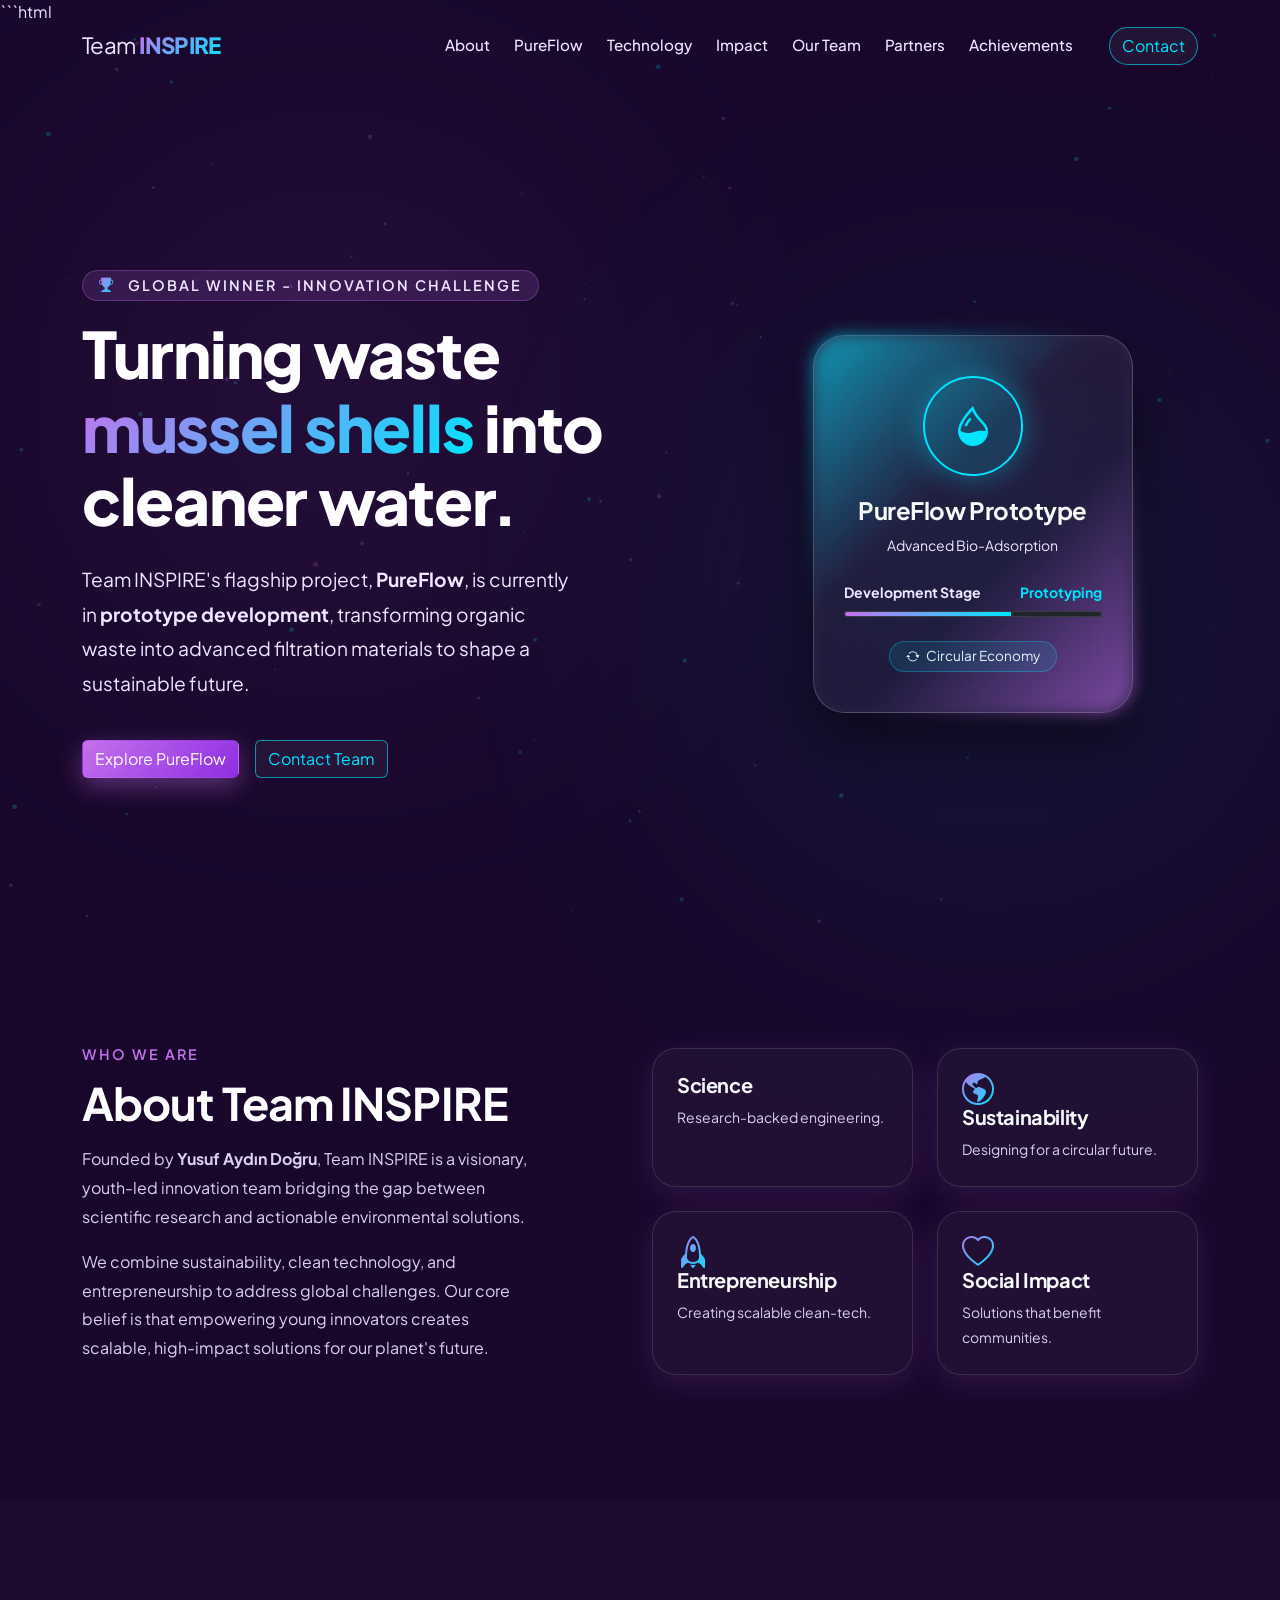
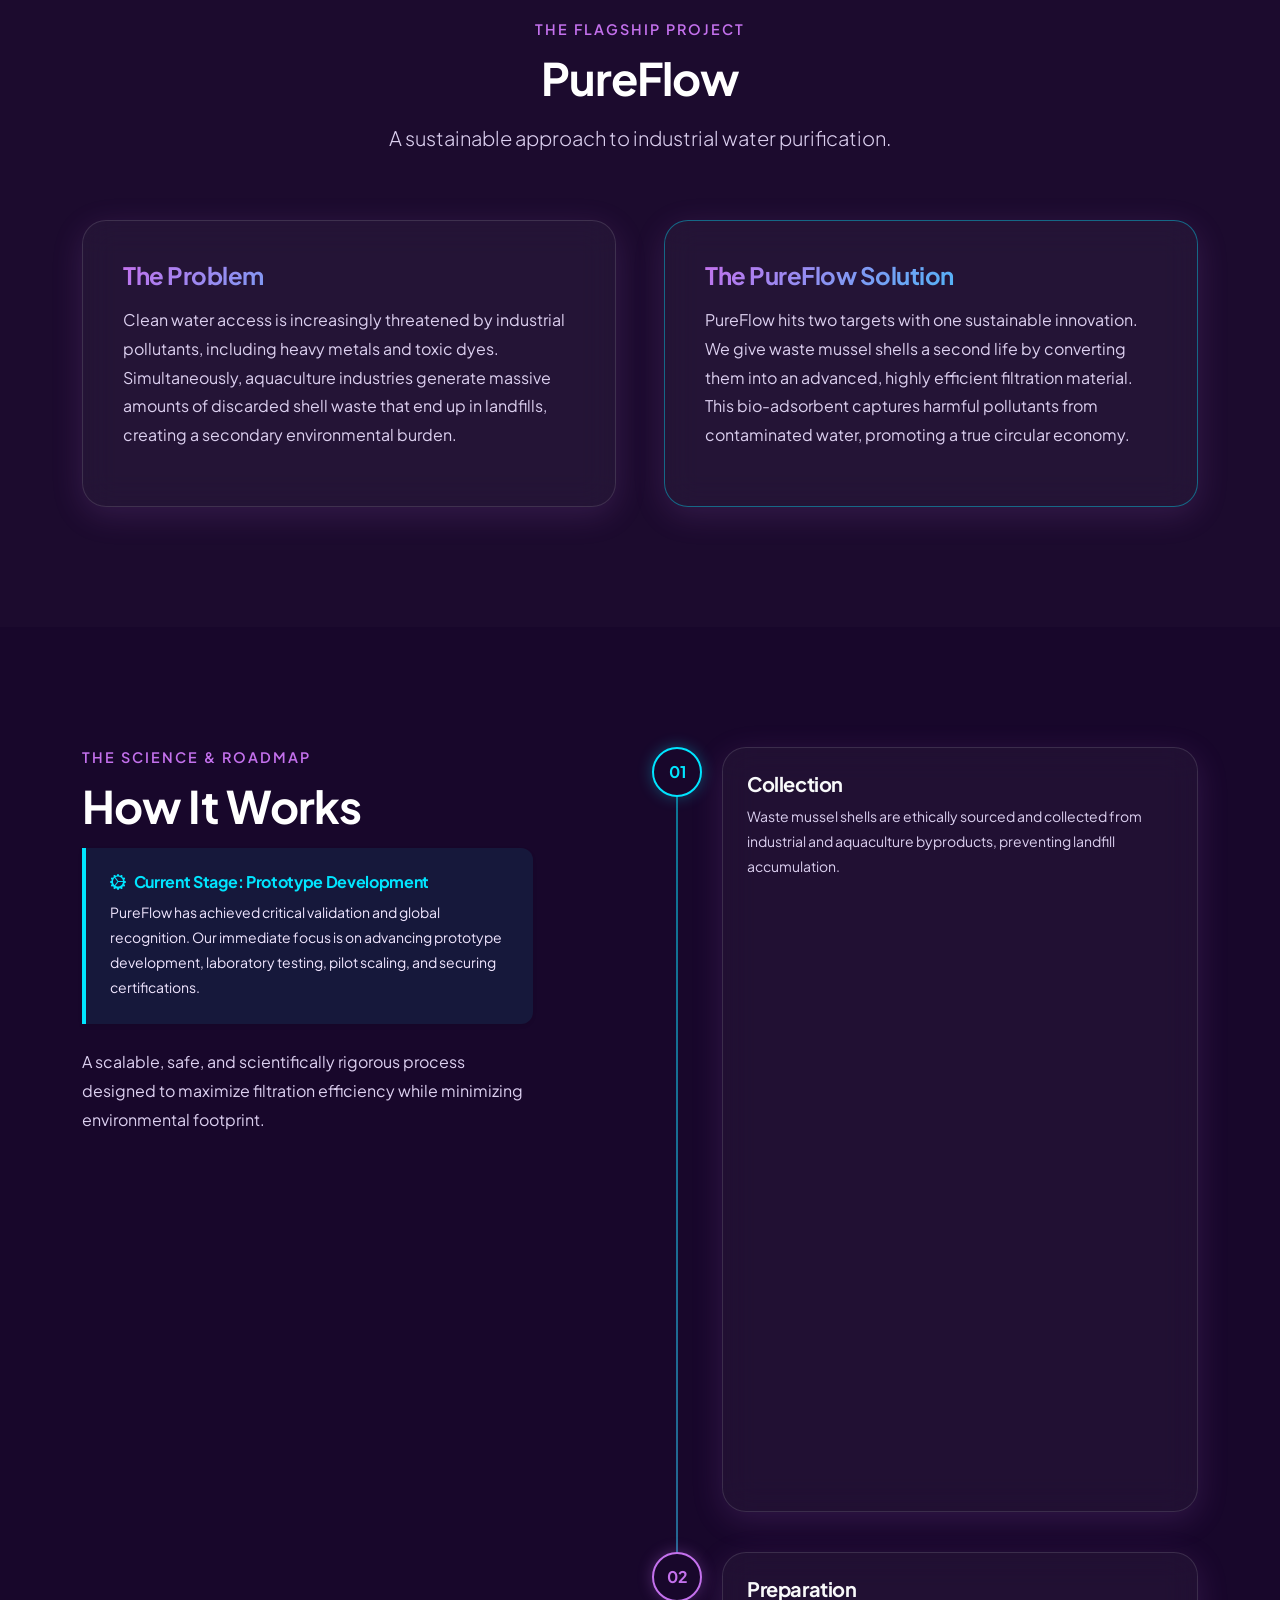
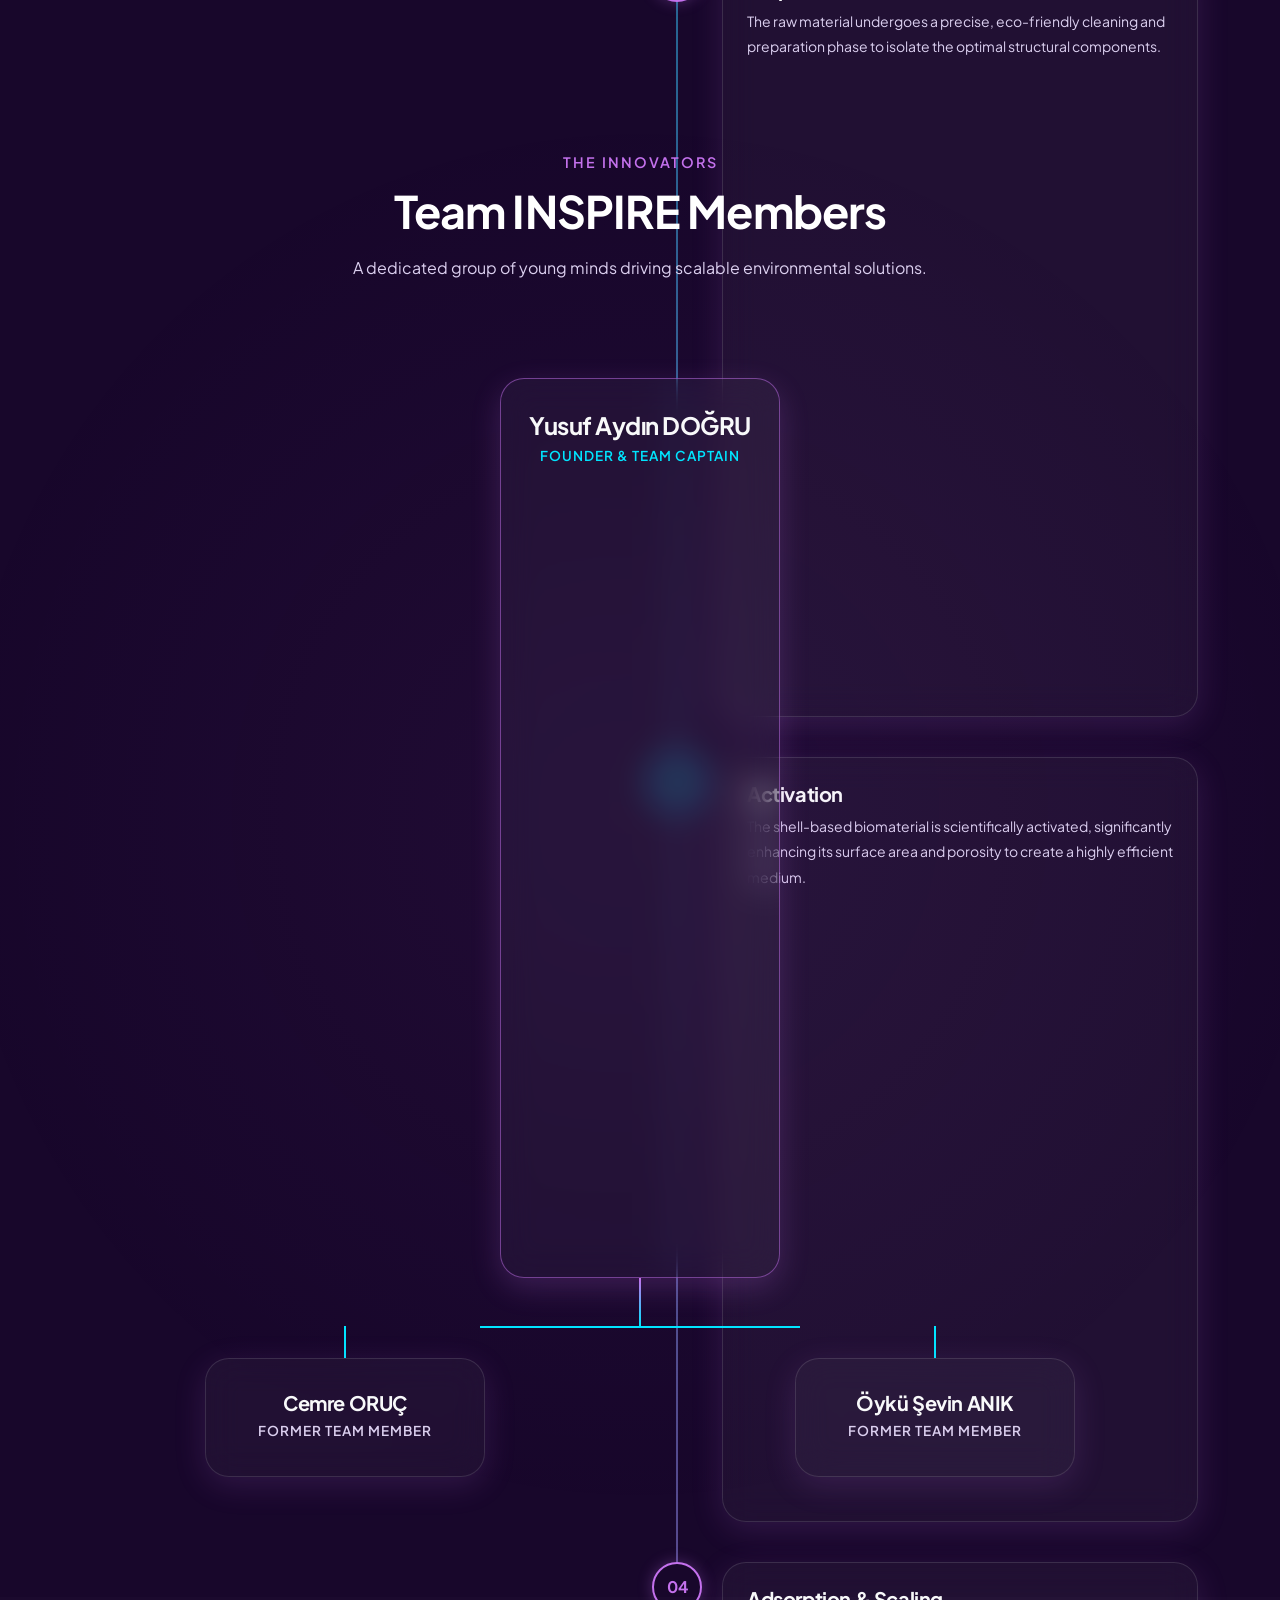
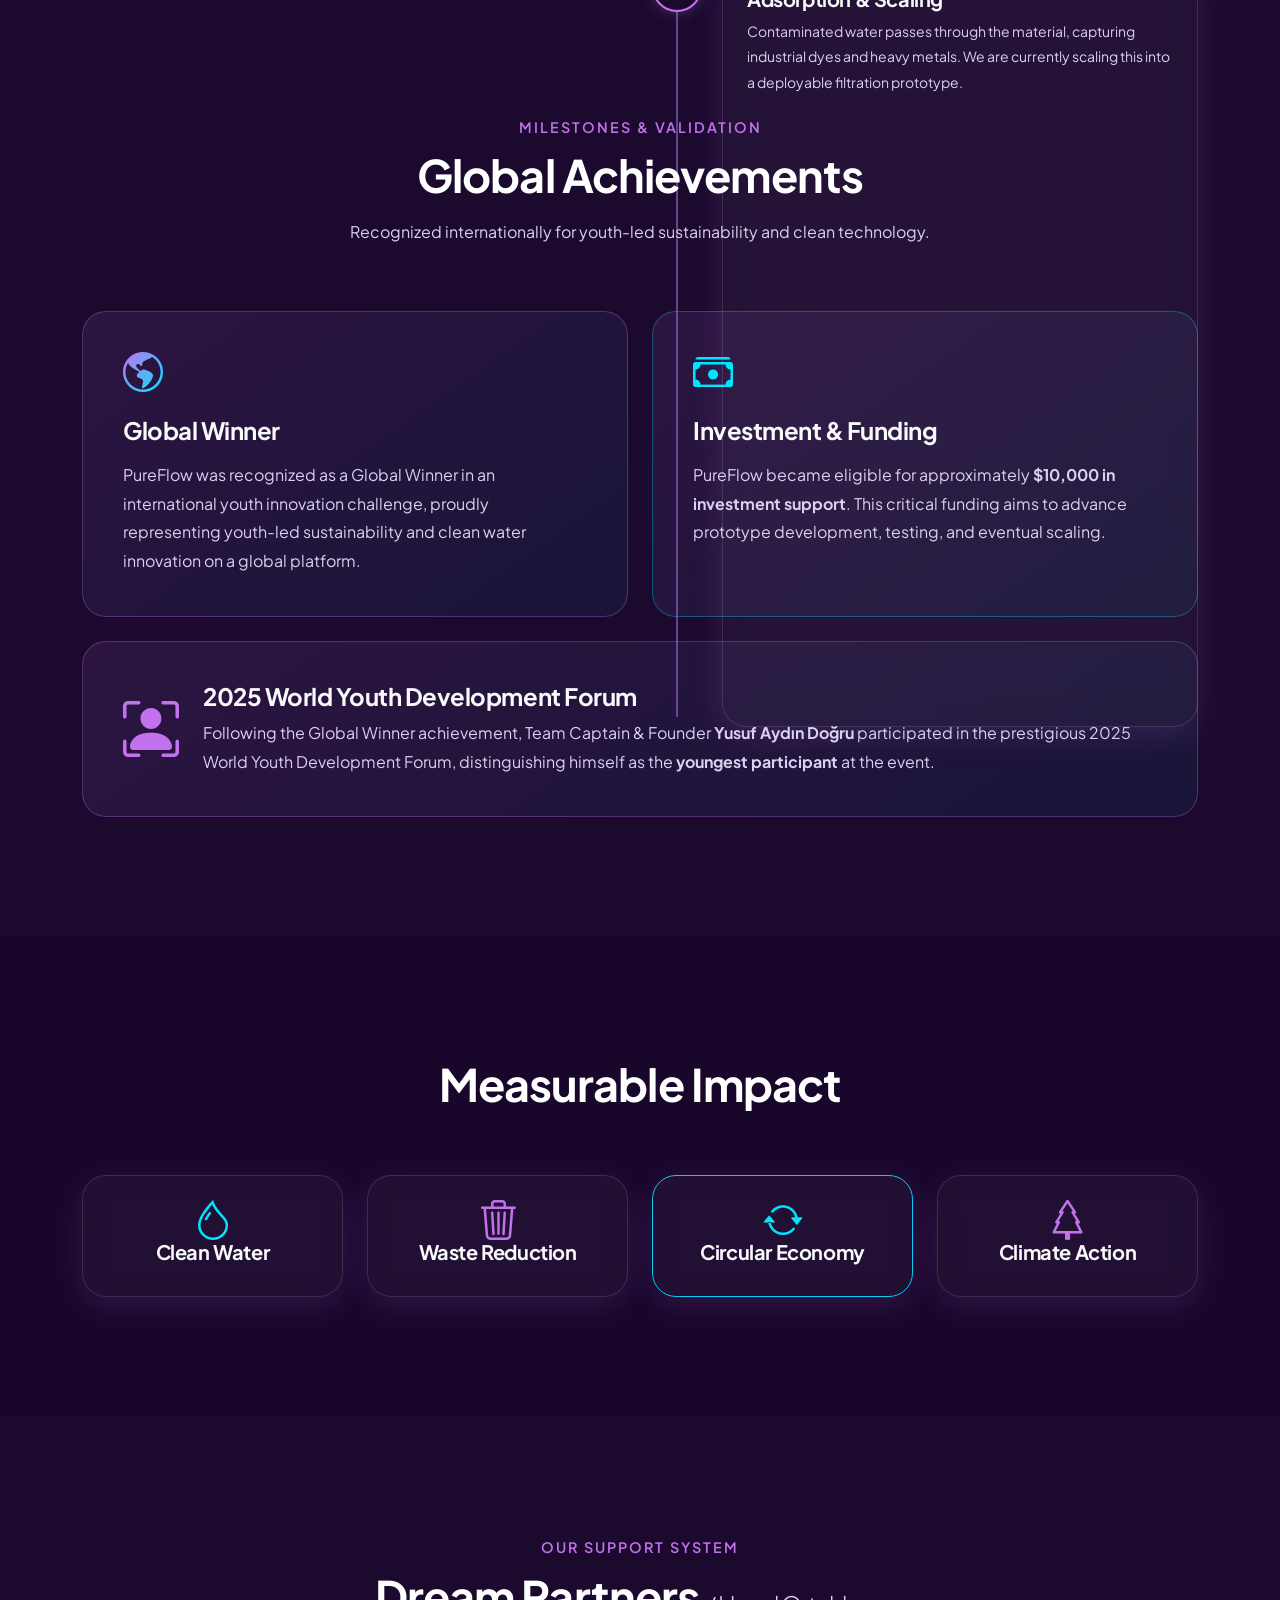
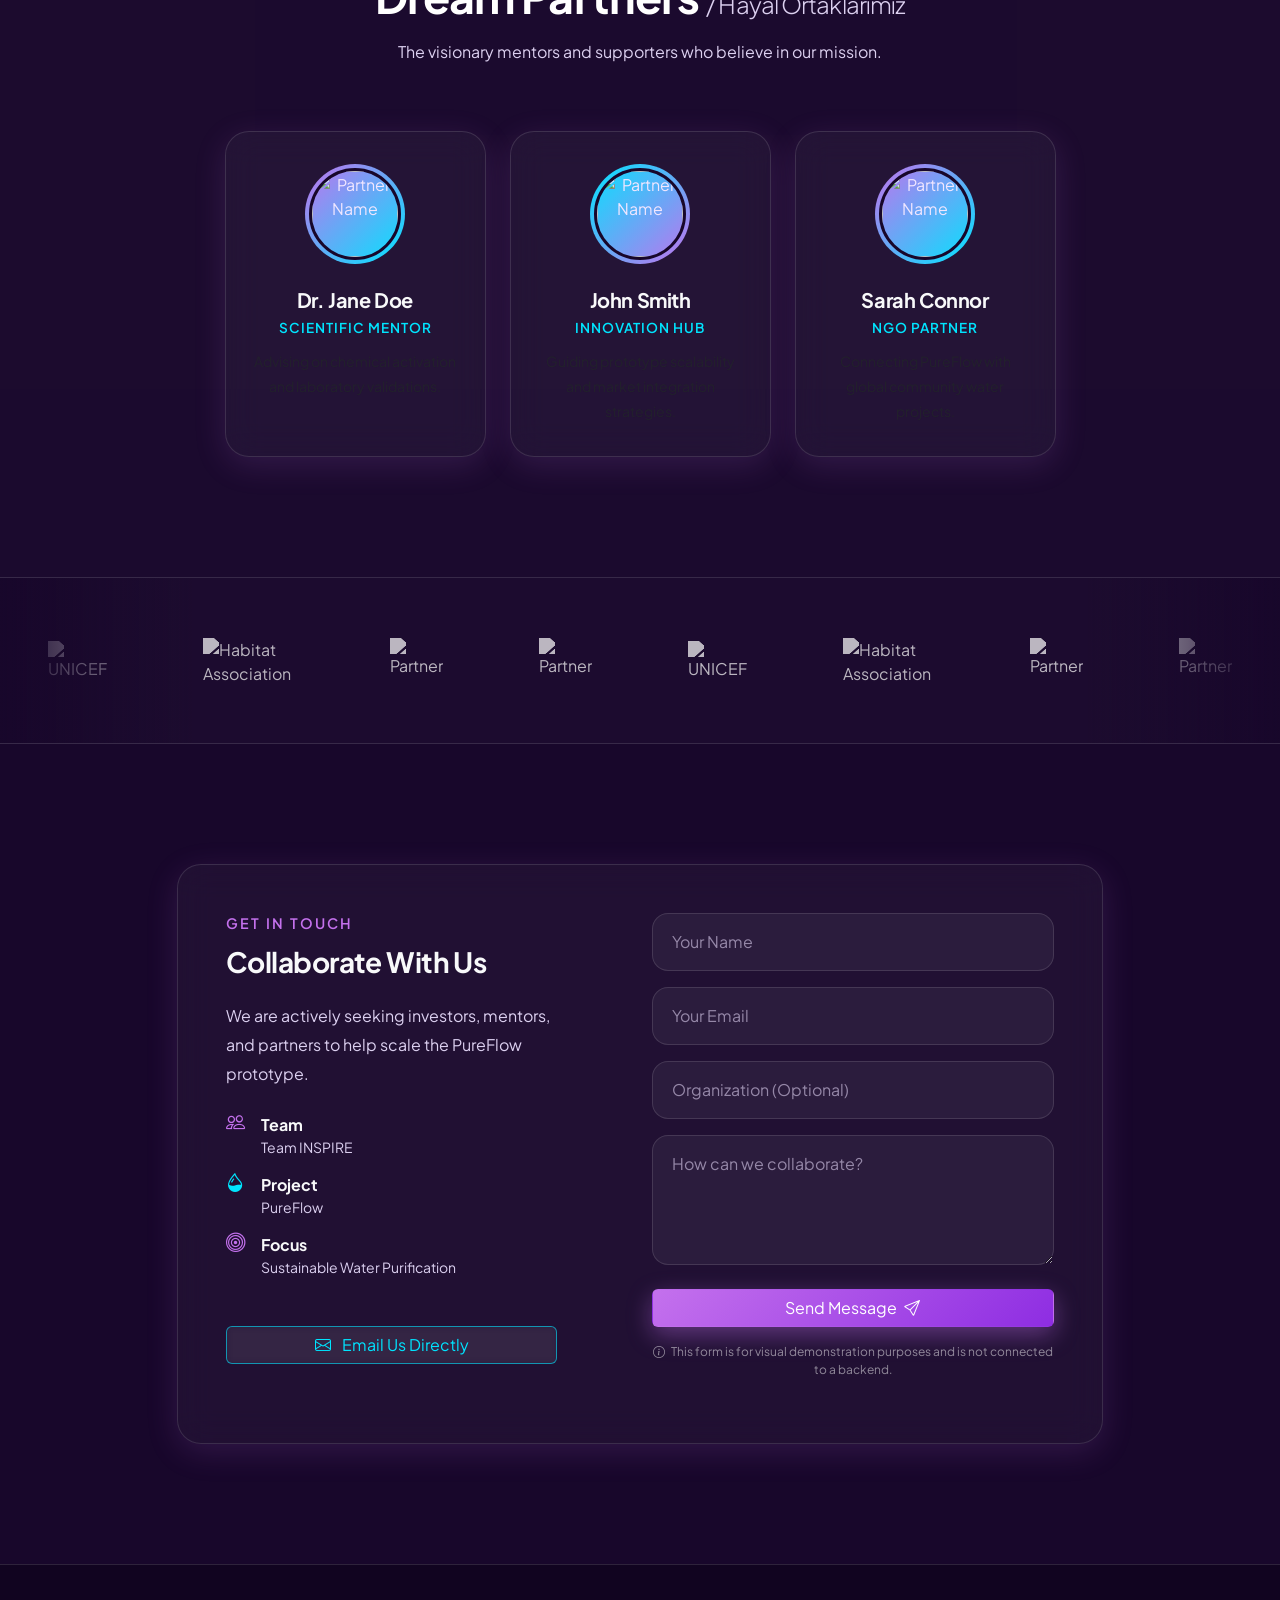
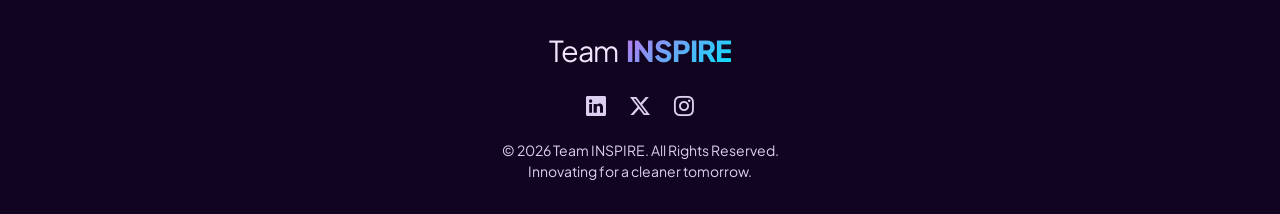
==== project_website/index.html @ c6bfb3c7 "Update website design" ====
```html
<!DOCTYPE html>
<html lang="en">
<head>
    <meta charset="UTF-8">
    <meta name="viewport" content="width=device-width, initial-scale=1.0">
    <title>Team INSPIRE | PureFlow</title>
    <meta name="description" content="Team INSPIRE: Turning waste mussel shells into sustainable water filtration with PureFlow.">
    
    <!-- Bootstrap 5 CSS -->
    <link href="https://cdn.jsdelivr.net/npm/bootstrap@5.3.2/dist/css/bootstrap.min.css" rel="stylesheet">
    <!-- Bootstrap Icons -->
    <link href="https://cdn.jsdelivr.net/npm/bootstrap-icons@1.11.1/font/bootstrap-icons.css" rel="stylesheet">
    <!-- Google Fonts -->
    <link rel="preconnect" href="https://fonts.googleapis.com">
    <link rel="preconnect" href="https://fonts.gstatic.com" crossorigin>
    <link href="https://fonts.googleapis.com/css2?family=Plus+Jakarta+Sans:wght@300;400;500;600;700;800&display=swap" rel="stylesheet">

    <!-- ==========================================
         START OF STYLES.CSS
         ========================================== -->
    <style>
        :root {
            /* Exact requested main background color */
            --bg-main: #18072b;
            /* Accent colors */
            --accent-pink: #c471ed;
            --accent-cyan: #00e5ff;
            
            /* Text colors - HIGH CONTRAST & READABILITY */
            --text-light: #ffffff;
            --text-lavender: #f0e6ff; 
            --text-muted: #dcd0f0;    
            
            /* Glassmorphism & UI Design Tokens */
            --glass-bg: rgba(255, 255, 255, 0.04);
            --glass-bg-hover: rgba(255, 255, 255, 0.08);
            --glass-border: rgba(255, 255, 255, 0.12);
            --glass-glow: 0 8px 32px 0 rgba(196, 113, 237, 0.15);
            --border-radius-lg: 24px;
            --border-radius-md: 16px;
        }

        body {
            font-family: 'Plus Jakarta Sans', sans-serif;
            background-color: var(--bg-main);
            color: var(--text-lavender);
            overflow-x: hidden;
            scroll-behavior: smooth;
            -webkit-font-smoothing: antialiased;
        }

        h1, h2, h3, h4, h5, h6 {
            color: var(--text-light);
            font-weight: 700;
            letter-spacing: -0.02em;
        }

        p {
            line-height: 1.8;
            font-weight: 400; 
            color: var(--text-muted);
        }

        a {
            text-decoration: none;
            transition: all 0.3s ease;
        }

        /* --- Utilities --- */
        .text-gradient {
            background: linear-gradient(135deg, var(--accent-pink), var(--accent-cyan));
            -webkit-background-clip: text;
            -webkit-text-fill-color: transparent;
            background-clip: text;
        }
        
        .section-padding {
            padding: 120px 0;
            position: relative;
        }

        /* --- Brand Wordmark Logo --- */
        .brand-wordmark {
            display: inline-flex;
            align-items: center;
            gap: 0.25rem;
            font-size: 1.4rem;
            letter-spacing: -0.03em;
            text-decoration: none !important;
            transition: opacity 0.3s ease, transform 0.3s ease;
        }

        .brand-wordmark:hover {
            opacity: 0.85;
        }

        .brand-wordmark .team-text {
            font-weight: 400;
            color: var(--text-lavender);
        }

        .brand-wordmark .inspire-text {
            font-weight: 800;
            background: linear-gradient(135deg, var(--accent-pink), var(--accent-cyan));
            -webkit-background-clip: text;
            -webkit-text-fill-color: transparent;
            background-clip: text;
        }

        /* --- Glassmorphism Cards --- */
        .glass-card {
            background: var(--glass-bg);
            backdrop-filter: blur(16px);
            -webkit-backdrop-filter: blur(16px);
            border: 1px solid var(--glass-border);
            border-radius: var(--border-radius-lg);
            padding: 2.5rem;
            box-shadow: var(--glass-glow);
            transition: transform 0.4s cubic-bezier(0.175, 0.885, 0.32, 1.275), box-shadow 0.4s ease, border-color 0.4s ease, background 0.4s ease;
            height: 100%;
        }

        .glass-card:hover {
            transform: translateY(-8px);
            background: var(--glass-bg-hover);
            box-shadow: 0 15px 40px 0 rgba(0, 229, 255, 0.15);
            border-color: rgba(196, 113, 237, 0.4);
        }

        /* --- Navigation --- */
        .navbar {
            transition: all 0.4s ease;
            padding: 1.5rem 0;
            background: transparent;
            z-index: 1050;
        }

        .navbar.scrolled {
            padding: 0.8rem 0;
            background: rgba(24, 7, 43, 0.9);
            backdrop-filter: blur(20px);
            -webkit-backdrop-filter: blur(20px);
            border-bottom: 1px solid var(--glass-border);
            box-shadow: 0 4px 30px rgba(0, 0, 0, 0.5);
        }

        .nav-link {
            color: var(--text-lavender) !important;
            font-weight: 500;
            font-size: 0.95rem;
            margin: 0 12px;
            position: relative;
            padding: 8px 0 !important;
        }

        .nav-link::after {
            content: '';
            position: absolute;
            width: 0;
            height: 2px;
            bottom: 0;
            left: 0;
            background: linear-gradient(90deg, var(--accent-pink), var(--accent-cyan));
            transition: width 0.3s ease;
            border-radius: 2px;
        }

        .nav-link:hover::after, .nav-link.active::after {
            width: 100%;
        }

        .nav-link:hover, .nav-link.active {
            color: var(--text-light) !important;
        }

        .navbar-toggler {
            border: 1px solid var(--glass-border);
            color: var(--text-light);
            padding: 8px 12px;
            border-radius: 8px;
        }

        /* --- Buttons --- */
        .btn-custom {
            padding: 14px 32px;
            border-radius: 50px;
            font-weight: 600;
            letter-spacing: 0.5px;
            font-size: 1rem;
            position: relative;
            z-index: 1;
            transition: all 0.4s ease;
            border: none;
            display: inline-flex;
            align-items: center;
            justify-content: center;
            gap: 8px;
        }

        .btn-primary-custom {
            background: linear-gradient(135deg, var(--accent-pink), #8e2de2);
            color: var(--text-light);
            box-shadow: 0 8px 25px rgba(196, 113, 237, 0.4);
        }

        .btn-primary-custom:hover {
            background: linear-gradient(135deg, #8e2de2, var(--accent-pink));
            box-shadow: 0 12px 30px rgba(196, 113, 237, 0.6);
            color: var(--text-light);
            transform: translateY(-3px);
        }

        .btn-outline-custom {
            background: rgba(255, 255, 255, 0.05);
            color: var(--accent-cyan);
            border: 1px solid rgba(0, 229, 255, 0.6);
            backdrop-filter: blur(5px);
        }

        .btn-outline-custom:hover {
            background: rgba(0, 229, 255, 0.15);
            color: var(--text-light);
            border-color: var(--accent-cyan);
            box-shadow: 0 8px 25px rgba(0, 229, 255, 0.3);
            transform: translateY(-3px);
        }

        /* --- Hero Section --- */
        .hero {
            position: relative;
            min-height: 100vh;
            display: flex;
            align-items: center;
            padding-top: 100px;
        }

        .hero::before {
            content: '';
            position: absolute;
            top: 20%; left: 10%;
            width: 400px; height: 400px;
            background: var(--accent-pink);
            filter: blur(160px);
            opacity: 0.15;
            border-radius: 50%;
            z-index: 0;
            animation: float-glow 10s infinite alternate;
        }

        .hero::after {
            content: '';
            position: absolute;
            bottom: 10%; right: 5%;
            width: 450px; height: 450px;
            background: var(--accent-cyan);
            filter: blur(160px);
            opacity: 0.12;
            border-radius: 50%;
            z-index: 0;
            animation: float-glow 12s infinite alternate-reverse;
        }

        .hero .container {
            position: relative;
            z-index: 2;
        }

        .hero-title {
            font-size: clamp(2.5rem, 5vw, 4.2rem);
            line-height: 1.15;
            margin-bottom: 1.5rem;
            font-weight: 800;
        }

        .hero-subtitle {
            font-size: clamp(1.1rem, 1.5vw, 1.25rem);
            color: var(--text-lavender);
            margin-bottom: 2.5rem;
            max-width: 90%;
            font-weight: 400;
        }

        /* Hero Visual */
        .hero-visual-wrapper {
            position: relative;
            display: flex;
            justify-content: center;
            align-items: center;
            height: 500px;
        }

        .visual-card {
            background: linear-gradient(145deg, rgba(255,255,255,0.08), rgba(255,255,255,0.02));
            backdrop-filter: blur(25px);
            border: 1px solid rgba(255,255,255,0.2);
            border-radius: 32px;
            width: 320px;
            padding: 40px 30px;
            position: relative;
            box-shadow: 0 30px 60px rgba(0,0,0,0.5), inset 0 0 20px rgba(255,255,255,0.05);
            animation: float 6s ease-in-out infinite;
            text-align: center;
            z-index: 3;
        }

        .visual-card::before {
            content: '';
            position: absolute;
            inset: -2px;
            border-radius: 34px;
            background: linear-gradient(135deg, var(--accent-cyan), transparent 40%, transparent 60%, var(--accent-pink));
            z-index: -1;
            opacity: 0.6;
            filter: blur(8px);
            animation: pulse-ring 4s linear infinite;
        }

        .filter-core {
            width: 100px;
            height: 100px;
            background: rgba(0, 229, 255, 0.15);
            border: 2px solid var(--accent-cyan);
            border-radius: 50%;
            margin: 0 auto 20px;
            display: flex;
            align-items: center;
            justify-content: center;
            box-shadow: 0 0 30px rgba(0, 229, 255, 0.4);
        }

        .filter-core i {
            font-size: 2.5rem;
            color: var(--accent-cyan);
        }

        /* --- Generic Section Styles --- */
        .section-header {
            margin-bottom: 4rem;
        }

        .section-title {
            font-size: clamp(2rem, 3.5vw, 2.8rem);
            margin-bottom: 1rem;
            font-weight: 700;
        }

        .section-subtitle {
            color: var(--accent-pink);
            font-weight: 600;
            text-transform: uppercase;
            letter-spacing: 2px;
            font-size: 0.9rem;
            margin-bottom: 10px;
            display: block;
        }

        /* --- Team Organizational Chart --- */
        .team-section {
            background: radial-gradient(circle at center, rgba(196,113,237,0.05) 0%, transparent 70%);
        }

        .team-tree {
            position: relative;
            padding-top: 2rem;
        }

        .team-node {
            width: 280px;
            margin: 0 auto;
            position: relative;
            z-index: 2;
        }
        
        .team-node .glass-card {
            padding: 2rem 1.5rem;
            text-align: center;
        }

        .team-role {
            color: var(--accent-cyan);
            font-size: 0.85rem;
            font-weight: 600;
            text-transform: uppercase;
            letter-spacing: 1px;
            margin-bottom: 0;
        }

        /* Tree Lines (Desktop Only) */
        @media (min-width: 992px) {
            .founder-wrapper {
                position: relative;
                margin-bottom: 3rem;
            }
            .founder-wrapper::after {
                content: '';
                position: absolute;
                bottom: -3rem;
                left: 50%;
                width: 2px;
                height: 3rem;
                background: linear-gradient(to bottom, var(--accent-pink), var(--accent-cyan));
                transform: translateX(-50%);
            }
            .branches-wrapper {
                position: relative;
                display: flex;
                justify-content: center;
                gap: 4rem;
            }
            .branches-wrapper::before {
                content: '';
                position: absolute;
                top: 0;
                left: calc(50% - 160px); 
                right: calc(50% - 160px);
                height: 2px;
                background: var(--accent-cyan);
            }
            .branch-node {
                position: relative;
                padding-top: 2rem;
            }
            .branch-node::before {
                content: '';
                position: absolute;
                top: 0;
                left: 50%;
                width: 2px;
                height: 2rem;
                background: var(--accent-cyan);
                transform: translateX(-50%);
            }
        }

        @media (max-width: 991px) {
            .branches-wrapper {
                display: flex;
                flex-direction: column;
                gap: 1.5rem;
                align-items: center;
                margin-top: 1.5rem;
            }
        }

        /* --- Achievements Premium Cards --- */
        .achievement-highlight-card {
            background: linear-gradient(145deg, rgba(196, 113, 237, 0.1), rgba(0, 229, 255, 0.05));
            border: 1px solid rgba(196, 113, 237, 0.3);
            border-radius: var(--border-radius-lg);
            padding: 2.5rem;
            position: relative;
            overflow: hidden;
            height: 100%;
            transition: transform 0.4s ease;
        }
        
        .achievement-highlight-card:hover {
            transform: translateY(-5px);
            border-color: var(--accent-cyan);
        }

        .achievement-icon {
            font-size: 2.5rem;
            margin-bottom: 1.5rem;
            display: inline-block;
        }

        /* --- Timeline / Technology --- */
        .timeline-container {
            position: relative;
        }
        
        .timeline-container::before {
            content: '';
            position: absolute;
            left: 24px;
            top: 10px;
            bottom: 10px;
            width: 2px;
            background: linear-gradient(to bottom, var(--accent-cyan), var(--accent-pink));
            opacity: 0.5;
        }

        @media (max-width: 768px) {
            .timeline-container::before { left: 16px; }
        }

        .timeline-step {
            position: relative;
            padding-left: 70px;
            margin-bottom: 2.5rem;
        }

        @media (max-width: 768px) {
            .timeline-step { padding-left: 50px; }
        }

        .step-icon {
            position: absolute;
            left: 0;
            top: 0;
            width: 50px;
            height: 50px;
            background: var(--bg-main);
            border: 2px solid var(--accent-cyan);
            border-radius: 50%;
            display: flex;
            align-items: center;
            justify-content: center;
            color: var(--accent-cyan);
            font-weight: bold;
            box-shadow: 0 0 15px rgba(0, 229, 255, 0.3);
            z-index: 2;
        }

        @media (max-width: 768px) {
            .step-icon { width: 34px; height: 34px; font-size: 0.9rem; }
        }

        .timeline-step:nth-child(even) .step-icon {
            border-color: var(--accent-pink);
            color: var(--accent-pink);
            box-shadow: 0 0 15px rgba(196, 113, 237, 0.3);
        }

        /* Current Stage Banner */
        .stage-banner {
            background: rgba(0, 229, 255, 0.08);
            border-left: 4px solid var(--accent-cyan);
            padding: 1.5rem;
            border-radius: 0 12px 12px 0;
            margin-bottom: 2rem;
        }

        /* --- Dream Partners --- */
        .partner-card {
            text-align: center;
            padding: 2rem 1.5rem;
        }
        
        .partner-img-wrapper {
            width: 100px;
            height: 100px;
            margin: 0 auto 1.5rem;
            border-radius: 50%;
            padding: 4px;
            background: linear-gradient(135deg, var(--accent-pink), var(--accent-cyan));
        }

        .partner-img {
            width: 100%;
            height: 100%;
            border-radius: 50%;
            object-fit: cover;
            border: 3px solid var(--bg-main);
        }

        /* --- Marquee / Supporters Bar --- */
        .marquee-section {
            padding: 60px 0;
            background: rgba(255, 255, 255, 0.02);
            border-top: 1px solid var(--glass-border);
            border-bottom: 1px solid var(--glass-border);
            overflow: hidden;
            position: relative;
        }

        .marquee-section::before,
        .marquee-section::after {
            content: '';
            position: absolute;
            top: 0;
            width: 15%;
            height: 100%;
            z-index: 2;
        }
        .marquee-section::before { left: 0; background: linear-gradient(to right, var(--bg-main), transparent); }
        .marquee-section::after { right: 0; background: linear-gradient(to left, var(--bg-main), transparent); }

        .marquee-container {
            display: flex;
            width: fit-content;
            animation: scroll-left 30s linear infinite;
        }

        .marquee-container:hover { animation-play-state: paused; }

        .marquee-item {
            padding: 0 3rem;
            display: flex;
            align-items: center;
            justify-content: center;
        }

        .marquee-item img {
            max-height: 45px;
            width: auto;
            object-fit: contain;
            opacity: 0.7;
            filter: grayscale(100%) brightness(200%);
            transition: all 0.4s ease;
        }

        .marquee-item img:hover {
            opacity: 1;
            filter: grayscale(0) brightness(100%);
            transform: scale(1.05);
        }

        /* --- Forms --- */
        .form-control {
            background: rgba(255, 255, 255, 0.05);
            border: 1px solid var(--glass-border);
            color: var(--text-light);
            padding: 1rem 1.2rem;
            border-radius: var(--border-radius-md);
            transition: all 0.3s ease;
        }

        .form-control:focus {
            background: rgba(255, 255, 255, 0.08);
            border-color: var(--accent-cyan);
            color: var(--text-light);
            box-shadow: 0 0 15px rgba(0, 229, 255, 0.2);
        }

        .form-control::placeholder {
            color: rgba(220, 208, 240, 0.6);
        }

        /* --- Footer --- */
        footer {
            padding: 4rem 0 2rem;
            background: #110420;
            border-top: 1px solid var(--glass-border);
        }

        /* --- Reveal Animations --- */
        .reveal {
            opacity: 0;
            transform: translateY(30px);
            transition: all 0.8s cubic-bezier(0.5, 0, 0, 1);
        }

        .reveal.active { opacity: 1; transform: translateY(0); }
        .delay-1 { transition-delay: 0.1s; }
        .delay-2 { transition-delay: 0.2s; }

        /* --- Keyframes --- */
        @keyframes float {
            0%, 100% { transform: translateY(0px); }
            50% { transform: translateY(-20px); }
        }

        @keyframes float-glow {
            0% { transform: translate(0, 0) scale(1); }
            100% { transform: translate(20px, -20px) scale(1.1); }
        }

        @keyframes pulse-ring {
            0% { opacity: 0.4; filter: blur(8px); }
            50% { opacity: 0.7; filter: blur(12px); }
            100% { opacity: 0.4; filter: blur(8px); }
        }

        @keyframes scroll-left {
            0% { transform: translateX(0); }
            100% { transform: translateX(-50%); }
        }

        /* Back to top button */
        #backToTop {
            position: fixed;
            bottom: 30px;
            right: 30px;
            width: 50px;
            height: 50px;
            border-radius: 50%;
            background: var(--glass-bg);
            backdrop-filter: blur(10px);
            border: 1px solid var(--accent-cyan);
            color: var(--accent-cyan);
            display: flex;
            align-items: center;
            justify-content: center;
            font-size: 1.2rem;
            cursor: pointer;
            z-index: 999;
            opacity: 0;
            visibility: hidden;
            transition: all 0.3s ease;
            box-shadow: 0 4px 15px rgba(0,0,0,0.4);
        }

        #backToTop.show { opacity: 1; visibility: visible; }
        #backToTop:hover {
            background: var(--accent-cyan);
            color: var(--bg-main);
            box-shadow: 0 0 20px rgba(0, 229, 255, 0.5);
            transform: translateY(-5px);
        }
    </style>
    <!-- ==========================================
         END OF STYLES.CSS
         ========================================== -->
</head>
<body>

    <!-- Navbar -->
    <nav class="navbar navbar-expand-lg fixed-top" id="navbar">
        <div class="container">
            <!-- Updated Typographic Brand Wordmark -->
            <a class="navbar-brand brand-wordmark" href="#home">
                <span class="team-text">Team</span><span class="inspire-text">INSPIRE</span>
            </a>
            <button class="navbar-toggler" type="button" data-bs-toggle="collapse" data-bs-target="#navbarNav">
                <i class="bi bi-list"></i>
            </button>
            <div class="collapse navbar-collapse justify-content-end" id="navbarNav">
                <ul class="navbar-nav align-items-center">
                    <li class="nav-item"><a class="nav-link" href="#about">About</a></li>
                    <li class="nav-item"><a class="nav-link" href="#pureflow">PureFlow</a></li>
                    <li class="nav-item"><a class="nav-link" href="#technology">Technology</a></li>
                    <li class="nav-item"><a class="nav-link" href="#impact">Impact</a></li>
                    <li class="nav-item"><a class="nav-link" href="#team">Our Team</a></li>
                    <li class="nav-item"><a class="nav-link" href="#partners">Partners</a></li>
                    <li class="nav-item"><a class="nav-link" href="#achievements">Achievements</a></li>
                    <li class="nav-item ms-lg-4 mt-3 mt-lg-0">
                        <a class="btn btn-outline-custom rounded-pill" href="#contact">Contact</a>
                    </li>
                </ul>
            </div>
        </div>
    </nav>

    <!-- Hero Section -->
    <header id="home" class="hero">
        <canvas id="particleCanvas" style="position: absolute; top: 0; left: 0; width: 100%; height: 100%; z-index: 1; pointer-events: none; opacity: 0.5;"></canvas>
        <div class="container">
            <div class="row align-items-center">
                <div class="col-lg-6 mb-5 mb-lg-0 reveal active">
                    <!-- Global Winner Highlight Badge -->
                    <span class="section-subtitle mb-3 d-inline-block px-3 py-1 rounded-pill" style="background: rgba(196,113,237,0.15); border: 1px solid rgba(196,113,237,0.3); color: #f0e6ff;">
                        <i class="bi bi-trophy-fill text-gradient me-2"></i> Global Winner - Innovation Challenge
                    </span>
                    <h1 class="hero-title">Turning waste <span class="text-gradient">mussel shells</span> into cleaner water.</h1>
                    <p class="hero-subtitle">Team INSPIRE's flagship project, <strong>PureFlow</strong>, is currently in <strong>prototype development</strong>, transforming organic waste into advanced filtration materials to shape a sustainable future.</p>
                    <div class="d-flex flex-wrap gap-3">
                        <a href="#pureflow" class="btn btn-primary-custom">Explore PureFlow</a>
                        <a href="#contact" class="btn btn-outline-custom">Contact Team</a>
                    </div>
                </div>
                <div class="col-lg-5 offset-lg-1 reveal active delay-1">
                    <div class="hero-visual-wrapper">
                        <div class="visual-card">
                            <div class="filter-core">
                                <i class="bi bi-droplet-half"></i>
                            </div>
                            <h4 class="mb-2 text-light">PureFlow Prototype</h4>
                            <p class="small mb-4" style="color: var(--text-lavender);">Advanced Bio-Adsorption</p>
                            
                            <div class="d-flex justify-content-between text-start small mb-2">
                                <span class="text-lavender fw-bold">Development Stage</span>
                                <span class="text-cyan fw-bold" style="color: var(--accent-cyan)">Prototyping</span>
                            </div>
                            <div class="progress rounded-pill bg-dark mb-4" style="height: 6px; border: 1px solid rgba(255,255,255,0.1);">
                                <div class="progress-bar" role="progressbar" style="width: 65%; background: linear-gradient(90deg, var(--accent-pink), var(--accent-cyan));"></div>
                            </div>
                            
                            <div class="d-inline-block px-3 py-1 rounded-pill" style="background: rgba(0,229,255,0.1); border: 1px solid rgba(0,229,255,0.3); font-size: 0.85rem; color: #e0f7fa;">
                                <i class="bi bi-arrow-repeat me-1"></i> Circular Economy
                            </div>
                        </div>
                    </div>
                </div>
            </div>
        </div>
    </header>

    <!-- About Team INSPIRE -->
    <section id="about" class="section-padding">
        <div class="container">
            <div class="row align-items-center">
                <div class="col-lg-5 mb-5 mb-lg-0 reveal">
                    <span class="section-subtitle">Who We Are</span>
                    <h2 class="section-title">About Team INSPIRE</h2>
                    <p>Founded by <strong>Yusuf Aydın Doğru</strong>, Team INSPIRE is a visionary, youth-led innovation team bridging the gap between scientific research and actionable environmental solutions.</p>
                    <p>We combine sustainability, clean technology, and entrepreneurship to address global challenges. Our core belief is that empowering young innovators creates scalable, high-impact solutions for our planet's future.</p>
                </div>
                <div class="col-lg-6 offset-lg-1">
                    <div class="row g-4">
                        <div class="col-sm-6 reveal delay-1">
                            <div class="glass-card p-4">
                                <i class="bi bi-flask text-gradient fs-2 mb-3"></i>
                                <h5 class="text-light">Science</h5>
                                <p class="small mb-0">Research-backed engineering.</p>
                            </div>
                        </div>
                        <div class="col-sm-6 reveal delay-2">
                            <div class="glass-card p-4">
                                <i class="bi bi-globe-americas text-gradient fs-2 mb-3"></i>
                                <h5 class="text-light">Sustainability</h5>
                                <p class="small mb-0">Designing for a circular future.</p>
                            </div>
                        </div>
                        <div class="col-sm-6 reveal delay-1">
                            <div class="glass-card p-4">
                                <i class="bi bi-rocket text-gradient fs-2 mb-3"></i>
                                <h5 class="text-light">Entrepreneurship</h5>
                                <p class="small mb-0">Creating scalable clean-tech.</p>
                            </div>
                        </div>
                        <div class="col-sm-6 reveal delay-2">
                            <div class="glass-card p-4">
                                <i class="bi bi-heart text-gradient fs-2 mb-3"></i>
                                <h5 class="text-light">Social Impact</h5>
                                <p class="small mb-0">Solutions that benefit communities.</p>
                            </div>
                        </div>
                    </div>
                </div>
            </div>
        </div>
    </section>

    <!-- About PureFlow -->
    <section id="pureflow" class="section-padding position-relative" style="background: rgba(255,255,255,0.015);">
        <div class="container">
            <div class="section-header text-center reveal">
                <span class="section-subtitle">The Flagship Project</span>
                <h2 class="section-title">PureFlow</h2>
                <p class="lead w-75 mx-auto text-lavender">A sustainable approach to industrial water purification.</p>
            </div>
            
            <div class="row g-5 align-items-center">
                <div class="col-lg-6 reveal">
                    <div class="glass-card">
                        <h4 class="text-gradient mb-3">The Problem</h4>
                        <p>Clean water access is increasingly threatened by industrial pollutants, including heavy metals and toxic dyes. Simultaneously, aquaculture industries generate massive amounts of discarded shell waste that end up in landfills, creating a secondary environmental burden.</p>
                    </div>
                </div>
                <div class="col-lg-6 reveal delay-1">
                    <div class="glass-card" style="border-color: rgba(0,229,255,0.4);">
                        <h4 class="text-gradient mb-3">The PureFlow Solution</h4>
                        <p>PureFlow hits two targets with one sustainable innovation. We give waste mussel shells a second life by converting them into an advanced, highly efficient filtration material. This bio-adsorbent captures harmful pollutants from contaminated water, promoting a true circular economy.</p>
                    </div>
                </div>
            </div>
        </div>
    </section>

    <!-- Technology & Roadmap -->
    <section id="technology" class="section-padding">
        <div class="container">
            <div class="row">
                <div class="col-lg-5 mb-5 reveal">
                    <div class="sticky-top" style="top: 120px;">
                        <span class="section-subtitle">The Science & Roadmap</span>
                        <h2 class="section-title">How It Works</h2>
                        
                        <!-- Project Stage Banner -->
                        <div class="stage-banner mb-4 shadow-sm">
                            <h6 class="text-cyan mb-2" style="color: var(--accent-cyan); font-weight: 700;">
                                <i class="bi bi-gear-wide-connected me-2"></i>Current Stage: Prototype Development
                            </h6>
                            <p class="small mb-0" style="color: var(--text-lavender);">PureFlow has achieved critical validation and global recognition. Our immediate focus is on advancing prototype development, laboratory testing, pilot scaling, and securing certifications.</p>
                        </div>
                        
                        <p class="mb-4">A scalable, safe, and scientifically rigorous process designed to maximize filtration efficiency while minimizing environmental footprint.</p>
                    </div>
                </div>
                
                <div class="col-lg-6 offset-lg-1">
                    <div class="timeline-container">
                        <!-- Step 1 -->
                        <div class="timeline-step reveal">
                            <div class="step-icon">01</div>
                            <div class="glass-card p-4">
                                <h5 class="mb-2 text-light">Collection</h5>
                                <p class="small mb-0">Waste mussel shells are ethically sourced and collected from industrial and aquaculture byproducts, preventing landfill accumulation.</p>
                            </div>
                        </div>
                        <!-- Step 2 -->
                        <div class="timeline-step reveal">
                            <div class="step-icon">02</div>
                            <div class="glass-card p-4">
                                <h5 class="mb-2 text-light">Preparation</h5>
                                <p class="small mb-0">The raw material undergoes a precise, eco-friendly cleaning and preparation phase to isolate the optimal structural components.</p>
                            </div>
                        </div>
                        <!-- Step 3 -->
                        <div class="timeline-step reveal">
                            <div class="step-icon">03</div>
                            <div class="glass-card p-4">
                                <h5 class="mb-2 text-light">Activation</h5>
                                <p class="small mb-0">The shell-based biomaterial is scientifically activated, significantly enhancing its surface area and porosity to create a highly efficient medium.</p>
                            </div>
                        </div>
                        <!-- Step 4 -->
                        <div class="timeline-step reveal">
                            <div class="step-icon">04</div>
                            <div class="glass-card p-4">
                                <h5 class="mb-2 text-light">Adsorption & Scaling</h5>
                                <p class="small mb-0">Contaminated water passes through the material, capturing industrial dyes and heavy metals. We are currently scaling this into a deployable filtration prototype.</p>
                            </div>
                        </div>
                    </div>
                </div>
            </div>
        </div>
    </section>

    <!-- Our Team Section (Organizational Chart) -->
    <section id="team" class="section-padding team-section">
        <div class="container">
            <div class="section-header text-center reveal">
                <span class="section-subtitle">The Innovators</span>
                <h2 class="section-title">Team INSPIRE Members</h2>
                <p class="text-lavender mx-auto w-75">A dedicated group of young minds driving scalable environmental solutions.</p>
            </div>

            <div class="team-tree reveal">
                <!-- Founder / Captain Node -->
                <div class="founder-wrapper">
                    <div class="team-node founder-node">
                        <div class="glass-card" style="border-color: rgba(196,113,237,0.5); box-shadow: 0 10px 30px rgba(196,113,237,0.2);">
                            <h4 class="mb-1 text-light">Yusuf Aydın DOĞRU</h4>
                            <p class="team-role">Founder & Team Captain</p>
                        </div>
                    </div>
                </div>
                
                <!-- Branch Nodes -->
                <div class="branches-wrapper">
                    <div class="team-node branch-node">
                        <div class="glass-card">
                            <h5 class="mb-1 text-light">Cemre ORUÇ</h5>
                            <p class="team-role text-muted" style="color: var(--text-muted) !important;">Former Team Member</p>
                        </div>
                    </div>
                    <div class="team-node branch-node">
                        <div class="glass-card">
                            <h5 class="mb-1 text-light">Öykü Şevin ANIK</h5>
                            <p class="team-role text-muted" style="color: var(--text-muted) !important;">Former Team Member</p>
                        </div>
                    </div>
                </div>
            </div>
        </div>
    </section>

    <!-- Achievements Premium Section -->
    <section id="achievements" class="section-padding position-relative" style="background: rgba(255,255,255,0.015);">
        <div class="container">
            <div class="section-header text-center reveal">
                <span class="section-subtitle">Milestones & Validation</span>
                <h2 class="section-title">Global Achievements</h2>
                <p class="text-lavender">Recognized internationally for youth-led sustainability and clean technology.</p>
            </div>

            <div class="row g-4">
                <!-- Achievement 1 -->
                <div class="col-lg-6 reveal">
                    <div class="achievement-highlight-card">
                        <div class="achievement-icon text-gradient"><i class="bi bi-globe-americas"></i></div>
                        <h4 class="mb-3 text-light">Global Winner</h4>
                        <p class="mb-0 text-lavender">PureFlow was recognized as a Global Winner in an international youth innovation challenge, proudly representing youth-led sustainability and clean water innovation on a global platform.</p>
                    </div>
                </div>
                <!-- Achievement 2 -->
                <div class="col-lg-6 reveal delay-1">
                    <div class="achievement-highlight-card" style="border-color: rgba(0, 229, 255, 0.3);">
                        <div class="achievement-icon text-cyan" style="color: var(--accent-cyan);"><i class="bi bi-cash-stack"></i></div>
                        <h4 class="mb-3 text-light">Investment & Funding</h4>
                        <p class="mb-0 text-lavender">PureFlow became eligible for approximately <strong>$10,000 in investment support</strong>. This critical funding aims to advance prototype development, testing, and eventual scaling.</p>
                    </div>
                </div>
                <!-- Achievement 3 -->
                <div class="col-lg-12 reveal">
                    <div class="achievement-highlight-card d-lg-flex align-items-center gap-4 text-center text-lg-start">
                        <div class="achievement-icon text-pink mb-lg-0" style="color: var(--accent-pink); font-size: 3.5rem;">
                            <i class="bi bi-person-bounding-box"></i>
                        </div>
                        <div>
                            <h4 class="mb-2 text-light">2025 World Youth Development Forum</h4>
                            <p class="mb-0 text-lavender">Following the Global Winner achievement, Team Captain & Founder <strong>Yusuf Aydın Doğru</strong> participated in the prestigious 2025 World Youth Development Forum, distinguishing himself as the <strong>youngest participant</strong> at the event.</p>
                        </div>
                    </div>
                </div>
            </div>
        </div>
    </section>

    <!-- Impact Mini-Grid -->
    <section id="impact" class="section-padding">
        <div class="container">
            <div class="section-header text-center reveal">
                <h2 class="section-title">Measurable Impact</h2>
            </div>
            <div class="row g-4 justify-content-center text-center">
                <div class="col-lg-3 col-md-6 reveal">
                    <div class="glass-card p-4">
                        <i class="bi bi-droplet text-cyan fs-1 mb-3" style="color: var(--accent-cyan);"></i>
                        <h5 class="text-light">Clean Water</h5>
                    </div>
                </div>
                <div class="col-lg-3 col-md-6 reveal delay-1">
                    <div class="glass-card p-4">
                        <i class="bi bi-trash3 text-pink fs-1 mb-3" style="color: var(--accent-pink);"></i>
                        <h5 class="text-light">Waste Reduction</h5>
                    </div>
                </div>
                <div class="col-lg-3 col-md-6 reveal delay-2">
                    <div class="glass-card p-4 border-info">
                        <i class="bi bi-arrow-repeat text-cyan fs-1 mb-3" style="color: var(--accent-cyan);"></i>
                        <h5 class="text-light">Circular Economy</h5>
                    </div>
                </div>
                <div class="col-lg-3 col-md-6 reveal delay-1">
                    <div class="glass-card p-4">
                        <i class="bi bi-tree text-pink fs-1 mb-3" style="color: var(--accent-pink);"></i>
                        <h5 class="text-light">Climate Action</h5>
                    </div>
                </div>
            </div>
        </div>
    </section>

    <!-- Dream Partners / Hayal Ortaklarımız -->
    <section id="partners" class="section-padding position-relative" style="background: rgba(255,255,255,0.015);">
        <div class="container">
            <div class="section-header text-center reveal">
                <span class="section-subtitle">Our Support System</span>
                <h2 class="section-title">Dream Partners <span class="fs-4 text-muted fw-light" style="color: var(--text-muted) !important;">/ Hayal Ortaklarımız</span></h2>
                <p class="text-lavender">The visionary mentors and supporters who believe in our mission.</p>
            </div>

            <div class="row justify-content-center g-4">
                <!-- Partner 1 -->
                <div class="col-lg-3 col-md-6 reveal">
                    <div class="glass-card partner-card">
                        <div class="partner-img-wrapper">
                            <img src="./assets/partner-1.jpg" alt="Partner Name" class="partner-img" onerror="this.onerror=null; this.src='https://via.placeholder.com/150/18072b/c471ed?text=Partner';">
                        </div>
                        <h5 class="mb-1 text-light">Dr. Jane Doe</h5>
                        <p class="team-role mb-2">Scientific Mentor</p>
                        <p class="small mb-0 text-muted">Advising on chemical activation and laboratory validations.</p>
                    </div>
                </div>
                <!-- Partner 2 -->
                <div class="col-lg-3 col-md-6 reveal delay-1">
                    <div class="glass-card partner-card">
                        <div class="partner-img-wrapper" style="background: linear-gradient(135deg, var(--accent-cyan), var(--accent-pink));">
                            <img src="./assets/partner-2.jpg" alt="Partner Name" class="partner-img" onerror="this.onerror=null; this.src='https://via.placeholder.com/150/18072b/00e5ff?text=Partner';">
                        </div>
                        <h5 class="mb-1 text-light">John Smith</h5>
                        <p class="team-role mb-2">Innovation Hub</p>
                        <p class="small mb-0 text-muted">Guiding prototype scalability and market integration strategies.</p>
                    </div>
                </div>
                <!-- Partner 3 -->
                <div class="col-lg-3 col-md-6 reveal delay-2">
                    <div class="glass-card partner-card">
                        <div class="partner-img-wrapper">
                            <img src="./assets/partner-3.jpg" alt="Partner Name" class="partner-img" onerror="this.onerror=null; this.src='https://via.placeholder.com/150/18072b/c471ed?text=Partner';">
                        </div>
                        <h5 class="mb-1 text-light">Sarah Connor</h5>
                        <p class="team-role mb-2">NGO Partner</p>
                        <p class="small mb-0 text-muted">Connecting PureFlow with global community water projects.</p>
                    </div>
                </div>
            </div>
        </div>
    </section>

    <!-- Logo Marquee / Supporters Bar -->
    <section class="marquee-section reveal">
        <div class="marquee-container">
            <!-- First Set -->
            <div class="marquee-content d-flex align-items-center">
                <div class="marquee-item">
                    <img src="./assets/unicef-logo.png" alt="UNICEF" onerror="this.onerror=null; this.src='https://upload.wikimedia.org/wikipedia/commons/thumb/8/89/UNICEF_Logo.png/800px-UNICEF_Logo.png';">
                </div>
                <div class="marquee-item">
                    <img src="./assets/habitat-logo.png" alt="Habitat Association" onerror="this.onerror=null; this.src='https://via.placeholder.com/200x60/18072b/ffffff?text=Habitat+Association';">
                </div>
                <div class="marquee-item">
                    <img src="./assets/partner-logo-1.png" alt="Partner 1" onerror="this.onerror=null; this.src='https://via.placeholder.com/200x60/18072b/ffffff?text=University+Partner';">
                </div>
                <div class="marquee-item">
                    <img src="./assets/partner-logo-2.png" alt="Partner 2" onerror="this.onerror=null; this.src='https://via.placeholder.com/200x60/18072b/ffffff?text=Innovation+Program';">
                </div>
            </div>
            <!-- Duplicated Set for infinite loop -->
            <div class="marquee-content d-flex align-items-center">
                <div class="marquee-item">
                    <img src="./assets/unicef-logo.png" alt="UNICEF" onerror="this.onerror=null; this.src='https://upload.wikimedia.org/wikipedia/commons/thumb/8/89/UNICEF_Logo.png/800px-UNICEF_Logo.png';">
                </div>
                <div class="marquee-item">
                    <img src="./assets/habitat-logo.png" alt="Habitat Association" onerror="this.onerror=null; this.src='https://via.placeholder.com/200x60/18072b/ffffff?text=Habitat+Association';">
                </div>
                <div class="marquee-item">
                    <img src="./assets/partner-logo-1.png" alt="Partner 1" onerror="this.onerror=null; this.src='https://via.placeholder.com/200x60/18072b/ffffff?text=University+Partner';">
                </div>
                <div class="marquee-item">
                    <img src="./assets/partner-logo-2.png" alt="Partner 2" onerror="this.onerror=null; this.src='https://via.placeholder.com/200x60/18072b/ffffff?text=Innovation+Program';">
                </div>
            </div>
        </div>
    </section>

    <!-- Contact Section -->
    <section id="contact" class="section-padding">
        <div class="container">
            <div class="row justify-content-center reveal">
                <div class="col-lg-10">
                    <div class="glass-card p-md-5 p-4">
                        <div class="row">
                            <div class="col-md-5 mb-5 mb-md-0">
                                <span class="section-subtitle">Get in Touch</span>
                                <h3 class="mb-4 text-light">Collaborate With Us</h3>
                                <p class="mb-4">We are actively seeking investors, mentors, and partners to help scale the PureFlow prototype.</p>
                                
                                <ul class="list-unstyled contact-info-list mb-5" style="display: flex; flex-direction: column; gap: 15px;">
                                    <li class="d-flex align-items-start gap-3">
                                        <i class="bi bi-people" style="color: var(--accent-pink); font-size: 1.2rem;"></i>
                                        <div>
                                            <span class="d-block text-light fw-bold">Team</span>
                                            <span class="small" style="color: var(--text-muted);">Team INSPIRE</span>
                                        </div>
                                    </li>
                                    <li class="d-flex align-items-start gap-3">
                                        <i class="bi bi-droplet-half" style="color: var(--accent-cyan); font-size: 1.2rem;"></i>
                                        <div>
                                            <span class="d-block text-light fw-bold">Project</span>
                                            <span class="small" style="color: var(--text-muted);">PureFlow</span>
                                        </div>
                                    </li>
                                    <li class="d-flex align-items-start gap-3">
                                        <i class="bi bi-bullseye" style="color: var(--accent-pink); font-size: 1.2rem;"></i>
                                        <div>
                                            <span class="d-block text-light fw-bold">Focus</span>
                                            <span class="small" style="color: var(--text-muted);">Sustainable Water Purification</span>
                                        </div>
                                    </li>
                                </ul>

                                <a href="mailto:contact@team-inspire.com" class="btn btn-outline-custom w-100">
                                    <i class="bi bi-envelope me-2"></i> Email Us Directly
                                </a>
                            </div>
                            
                            <div class="col-md-6 offset-md-1">
                                <form id="contactForm">
                                    <div class="mb-3">
                                        <input type="text" class="form-control" placeholder="Your Name" required>
                                    </div>
                                    <div class="mb-3">
                                        <input type="email" class="form-control" placeholder="Your Email" required>
                                    </div>
                                    <div class="mb-3">
                                        <input type="text" class="form-control" placeholder="Organization (Optional)">
                                    </div>
                                    <div class="mb-4">
                                        <textarea class="form-control" rows="4" placeholder="How can we collaborate?" required></textarea>
                                    </div>
                                    <button type="submit" class="btn btn-primary-custom w-100">Send Message <i class="bi bi-send ms-1"></i></button>
                                    
                                    <div class="text-center mt-3">
                                        <small style="color: rgba(255,255,255,0.5); font-size: 0.75rem;">
                                            <i class="bi bi-info-circle me-1"></i> This form is for visual demonstration purposes and is not connected to a backend.
                                        </small>
                                    </div>
                                </form>
                            </div>
                        </div>
                    </div>
                </div>
            </div>
        </div>
    </section>

    <!-- Footer -->
    <footer>
        <div class="container text-center">
            
            <!-- Updated Typographic Brand Wordmark for Footer -->
            <a href="#home" class="brand-wordmark mb-4" style="font-size: 1.8rem;">
                <span class="team-text">Team</span><span class="inspire-text ms-1">INSPIRE</span>
            </a>
            
            <!-- Social Icons (Preserved directly below the wordmark) -->
            <div class="d-flex justify-content-center gap-4 mb-4">
                <a href="#" class="fs-5" style="color: var(--text-muted);"><i class="bi bi-linkedin"></i></a>
                <a href="#" class="fs-5" style="color: var(--text-muted);"><i class="bi bi-twitter-x"></i></a>
                <a href="#" class="fs-5" style="color: var(--text-muted);"><i class="bi bi-instagram"></i></a>
            </div>
            
            <div class="small" style="color: var(--text-muted);">
                &copy; <span id="year"></span> Team INSPIRE. All Rights Reserved. <br>
                Innovating for a cleaner tomorrow.
            </div>
        </div>
    </footer>

    <!-- Back to Top Button -->
    <button id="backToTop" aria-label="Back to top">
        <i class="bi bi-arrow-up"></i>
    </button>

    <!-- Bootstrap 5 JS Bundle -->
    <script src="https://cdn.jsdelivr.net/npm/bootstrap@5.3.2/dist/js/bootstrap.bundle.min.js"></script>

    <!-- ==========================================
         START OF SCRIPT.JS
         ========================================== -->
    <script>
        document.addEventListener('DOMContentLoaded', () => {

            // --- 1. Current Year for Footer ---
            document.getElementById('year').textContent = new Date().getFullYear();

            // --- 2. Navbar Scroll Effect ---
            const navbar = document.getElementById('navbar');
            window.addEventListener('scroll', () => {
                if (window.scrollY > 50) {
                    navbar.classList.add('scrolled');
                } else {
                    navbar.classList.remove('scrolled');
                }
            });

            // --- 3. Scroll Reveal Animations (Intersection Observer) ---
            const observerOptions = {
                root: null,
                rootMargin: '0px',
                threshold: 0.15
            };

            const observer = new IntersectionObserver((entries, observer) => {
                entries.forEach(entry => {
                    if (entry.isIntersecting) {
                        entry.target.classList.add('active');
                    }
                });
            }, observerOptions);

            document.querySelectorAll('.reveal').forEach(el => {
                observer.observe(el);
            });

            // --- 4. Back to Top Button Logic ---
            const backToTopBtn = document.getElementById('backToTop');
            
            window.addEventListener('scroll', () => {
                if (window.scrollY > 400) {
                    backToTopBtn.classList.add('show');
                } else {
                    backToTopBtn.classList.remove('show');
                }
            });

            backToTopBtn.addEventListener('click', () => {
                window.scrollTo({ top: 0, behavior: 'smooth' });
            });

            // --- 5. Mobile Navbar Auto-Close ---
            const navLinks = document.querySelectorAll('.navbar-nav .nav-link');
            const navbarCollapse = document.getElementById('navbarNav');
            
            navLinks.forEach(link => {
                link.addEventListener('click', () => {
                    if (navbarCollapse.classList.contains('show')) {
                        const bsCollapse = new bootstrap.Collapse(navbarCollapse);
                        bsCollapse.hide();
                    }
                });
            });

            // --- 6. Form Submission Prevention (Demo mode) ---
            const contactForm = document.getElementById('contactForm');
            if (contactForm) {
                contactForm.addEventListener('submit', (e) => {
                    e.preventDefault();
                    const btn = contactForm.querySelector('button[type="submit"]');
                    const originalText = btn.innerHTML;
                    btn.innerHTML = '<i class="bi bi-check2-circle me-1"></i> Message Received';
                    btn.classList.remove('btn-primary-custom');
                    btn.classList.add('btn-outline-custom');
                    
                    setTimeout(() => {
                        btn.innerHTML = originalText;
                        btn.classList.add('btn-primary-custom');
                        btn.classList.remove('btn-outline-custom');
                        contactForm.reset();
                    }, 3000);
                });
            }

            // --- 7. HTML5 Canvas Particle Network (Hero Section) ---
            const canvas = document.getElementById('particleCanvas');
            if (canvas) {
                const ctx = canvas.getContext('2d');
                let particles = [];

                const setCanvasSize = () => {
                    canvas.width = window.innerWidth;
                    const hero = document.querySelector('.hero');
                    canvas.height = hero ? hero.offsetHeight : window.innerHeight;
                };

                window.addEventListener('resize', setCanvasSize);
                setCanvasSize();

                class Particle {
                    constructor() {
                        this.x = Math.random() * canvas.width;
                        this.y = Math.random() * canvas.height;
                        this.size = Math.random() * 2 + 0.5;
                        this.speedX = (Math.random() - 0.5) * 0.5;
                        this.speedY = Math.random() * -0.5 - 0.2;
                        this.color = Math.random() > 0.5 ? 'rgba(196, 113, 237, 0.4)' : 'rgba(0, 229, 255, 0.4)';
                    }
                    
                    update() {
                        this.x += this.speedX;
                        this.y += this.speedY;

                        if (this.y < 0) {
                            this.y = canvas.height;
                            this.x = Math.random() * canvas.width;
                        }
                        if (this.x < 0 || this.x > canvas.width) {
                            this.speedX = -this.speedX;
                        }
                    }

                    draw() {
                        ctx.fillStyle = this.color;
                        ctx.beginPath();
                        ctx.arc(this.x, this.y, this.size, 0, Math.PI * 2);
                        ctx.fill();
                    }
                }

                const initParticles = () => {
                    particles = [];
                    const particleCount = Math.min((canvas.width * canvas.height) / 12000, 120); 
                    for (let i = 0; i < particleCount; i++) {
                        particles.push(new Particle());
                    }
                };

                const animateParticles = () => {
                    ctx.clearRect(0, 0, canvas.width, canvas.height);
                    
                    for (let i = 0; i < particles.length; i++) {
                        particles[i].update();
                        particles[i].draw();
                    }
                    requestAnimationFrame(animateParticles);
                };

                initParticles();
                animateParticles();
            }
        });
    </script>
    <!-- ==========================================
         END OF SCRIPT.JS
         ========================================== -->
</body>
</html>
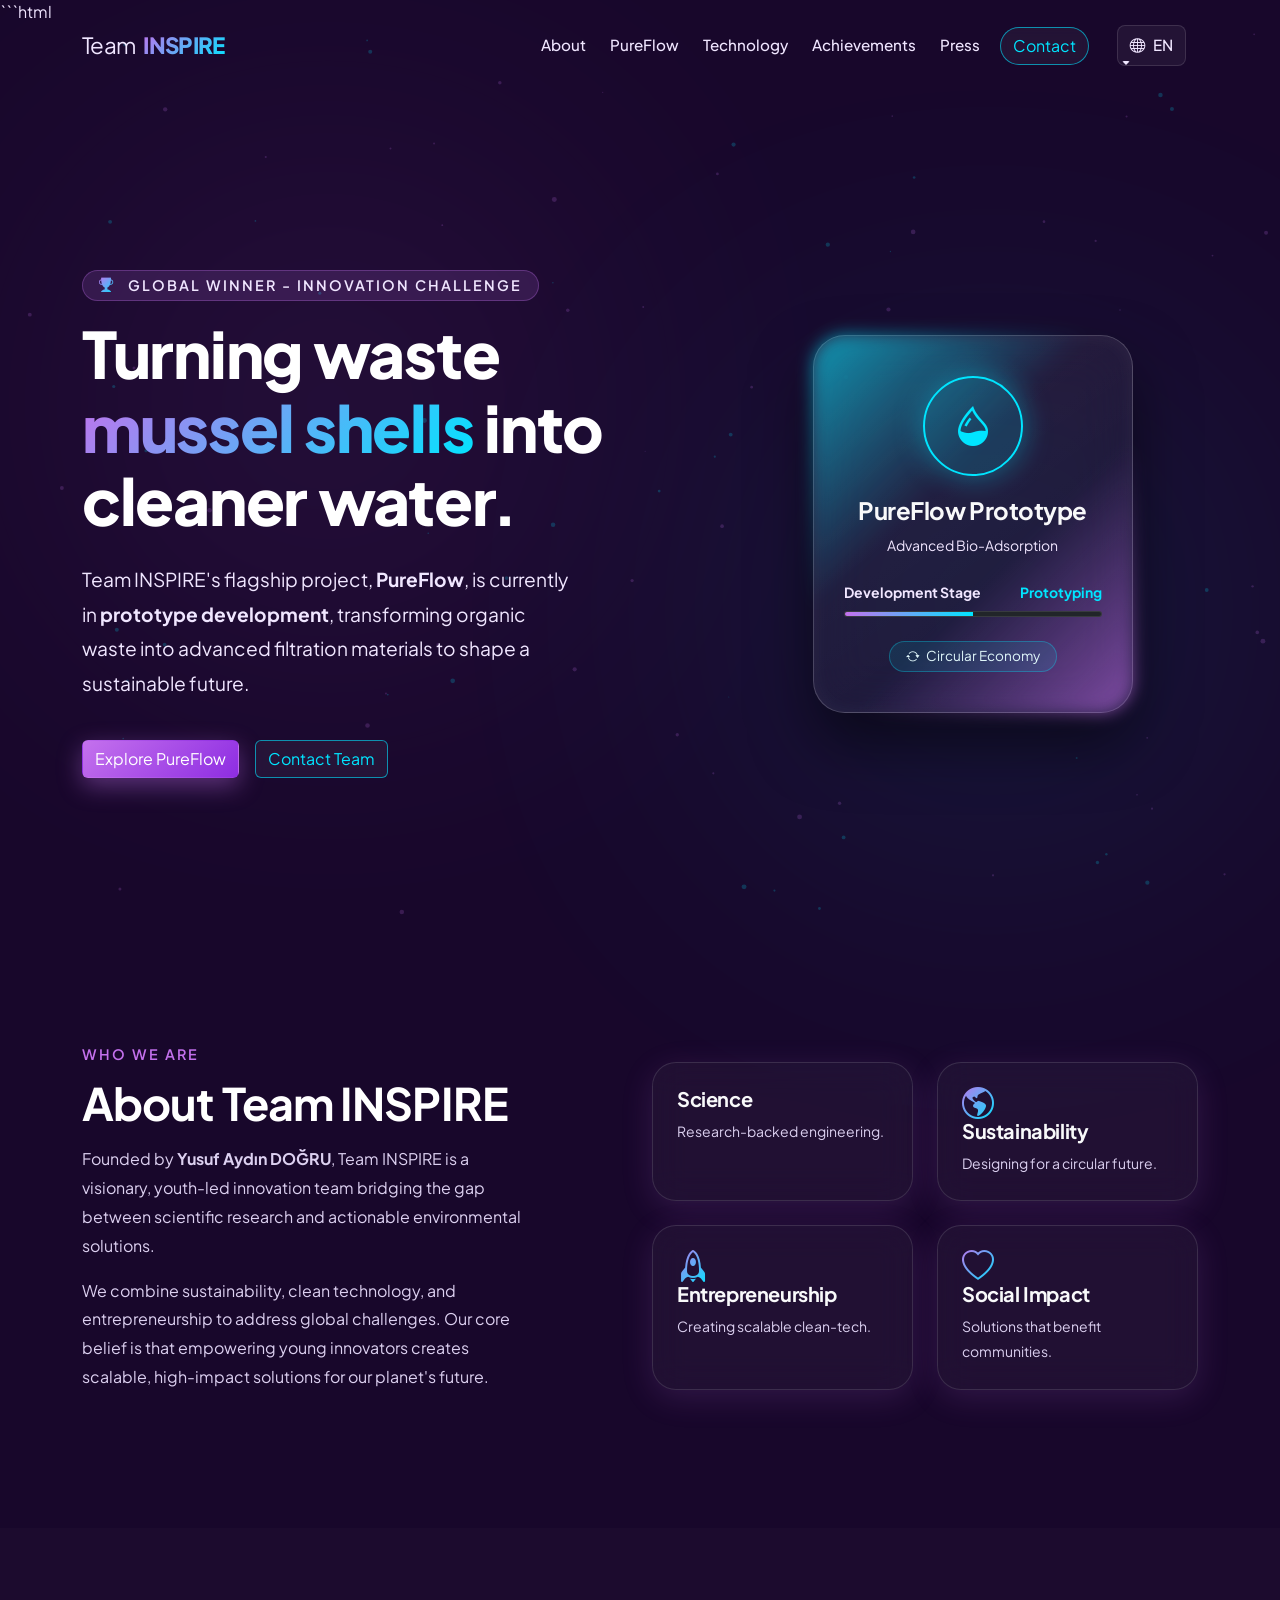
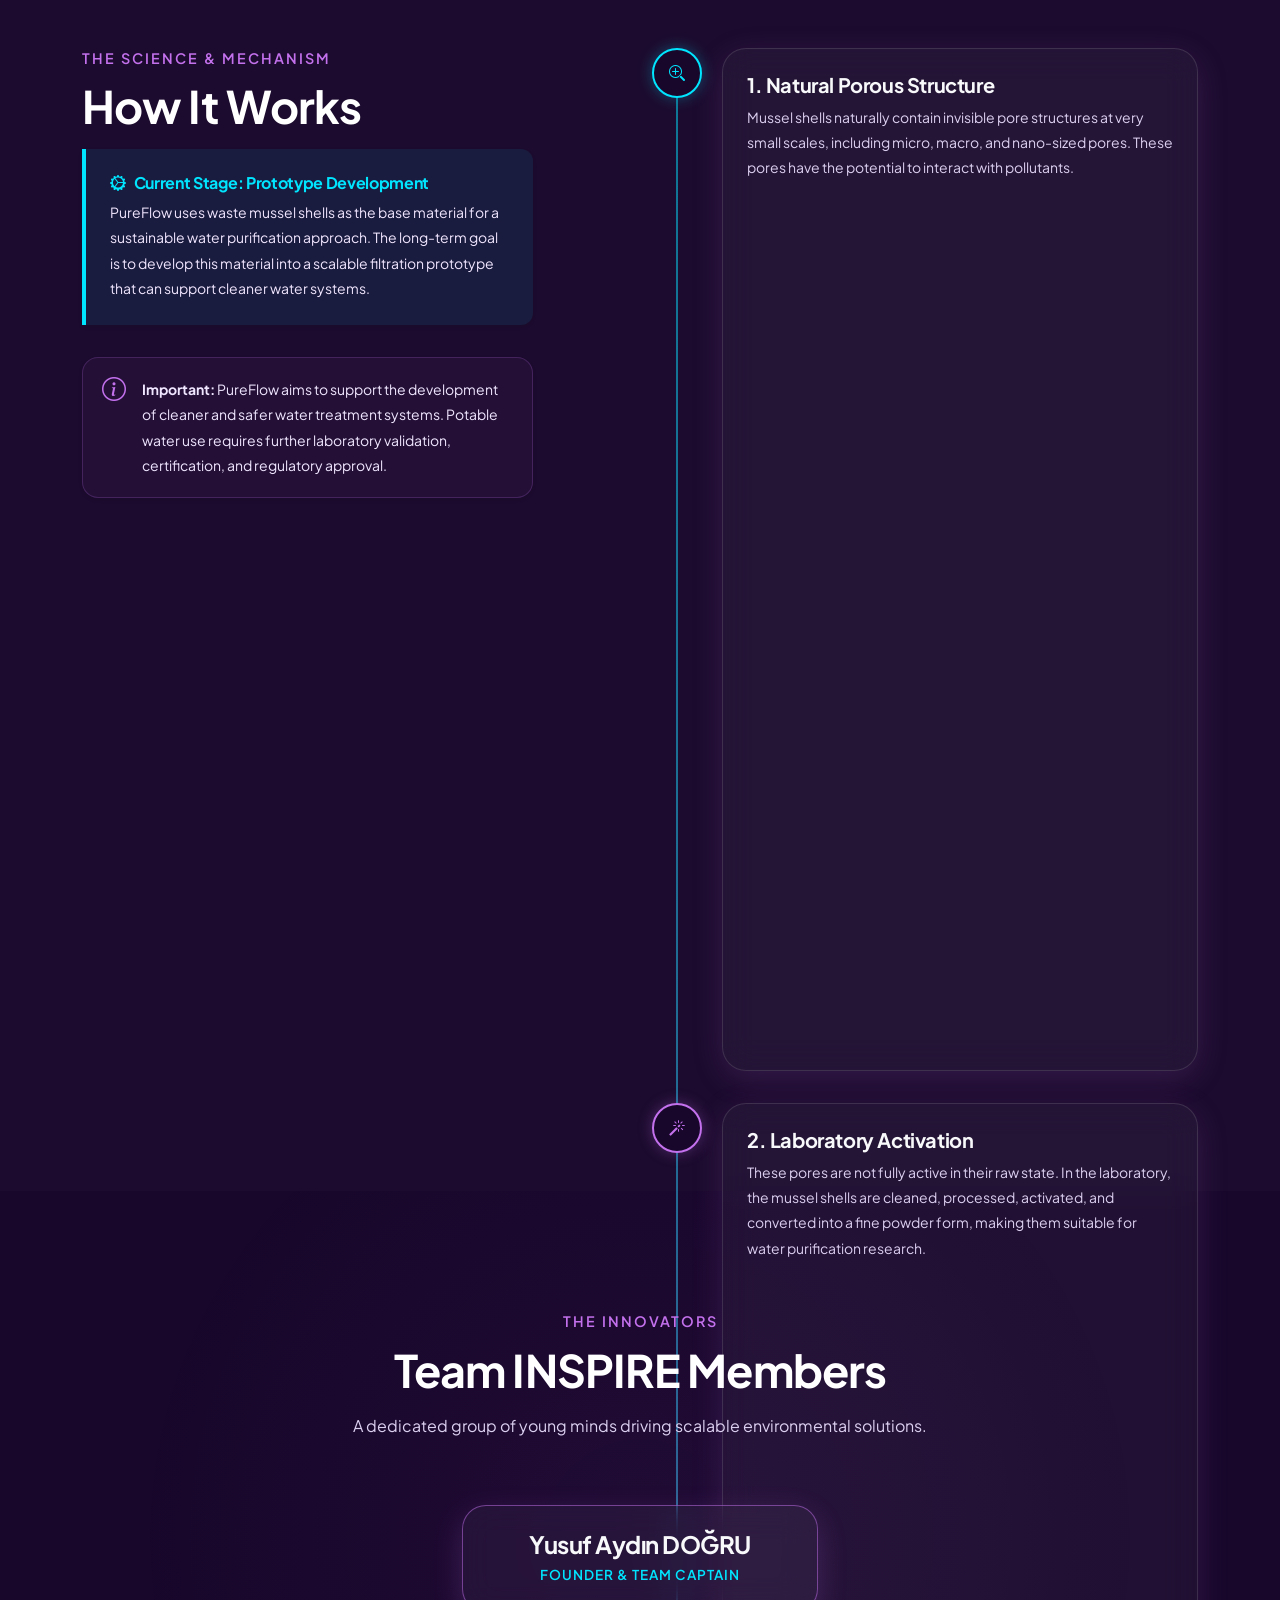
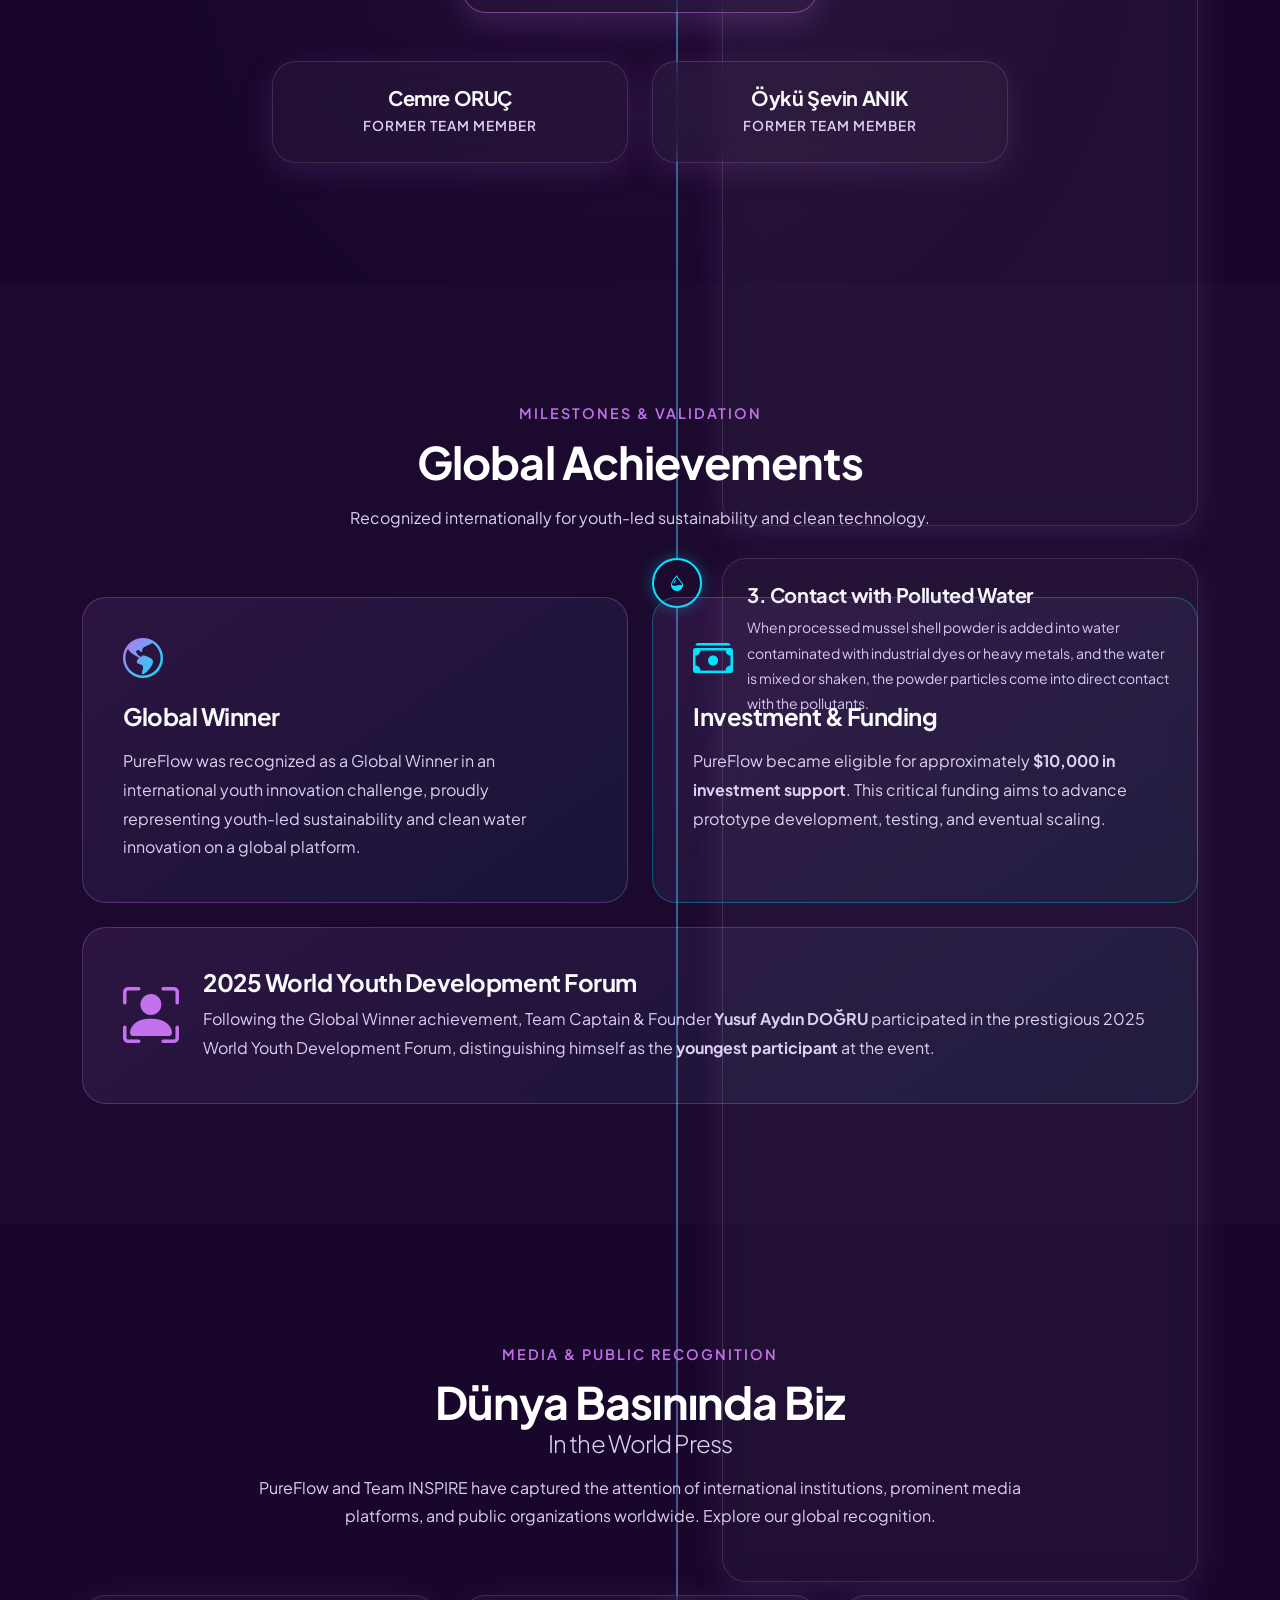
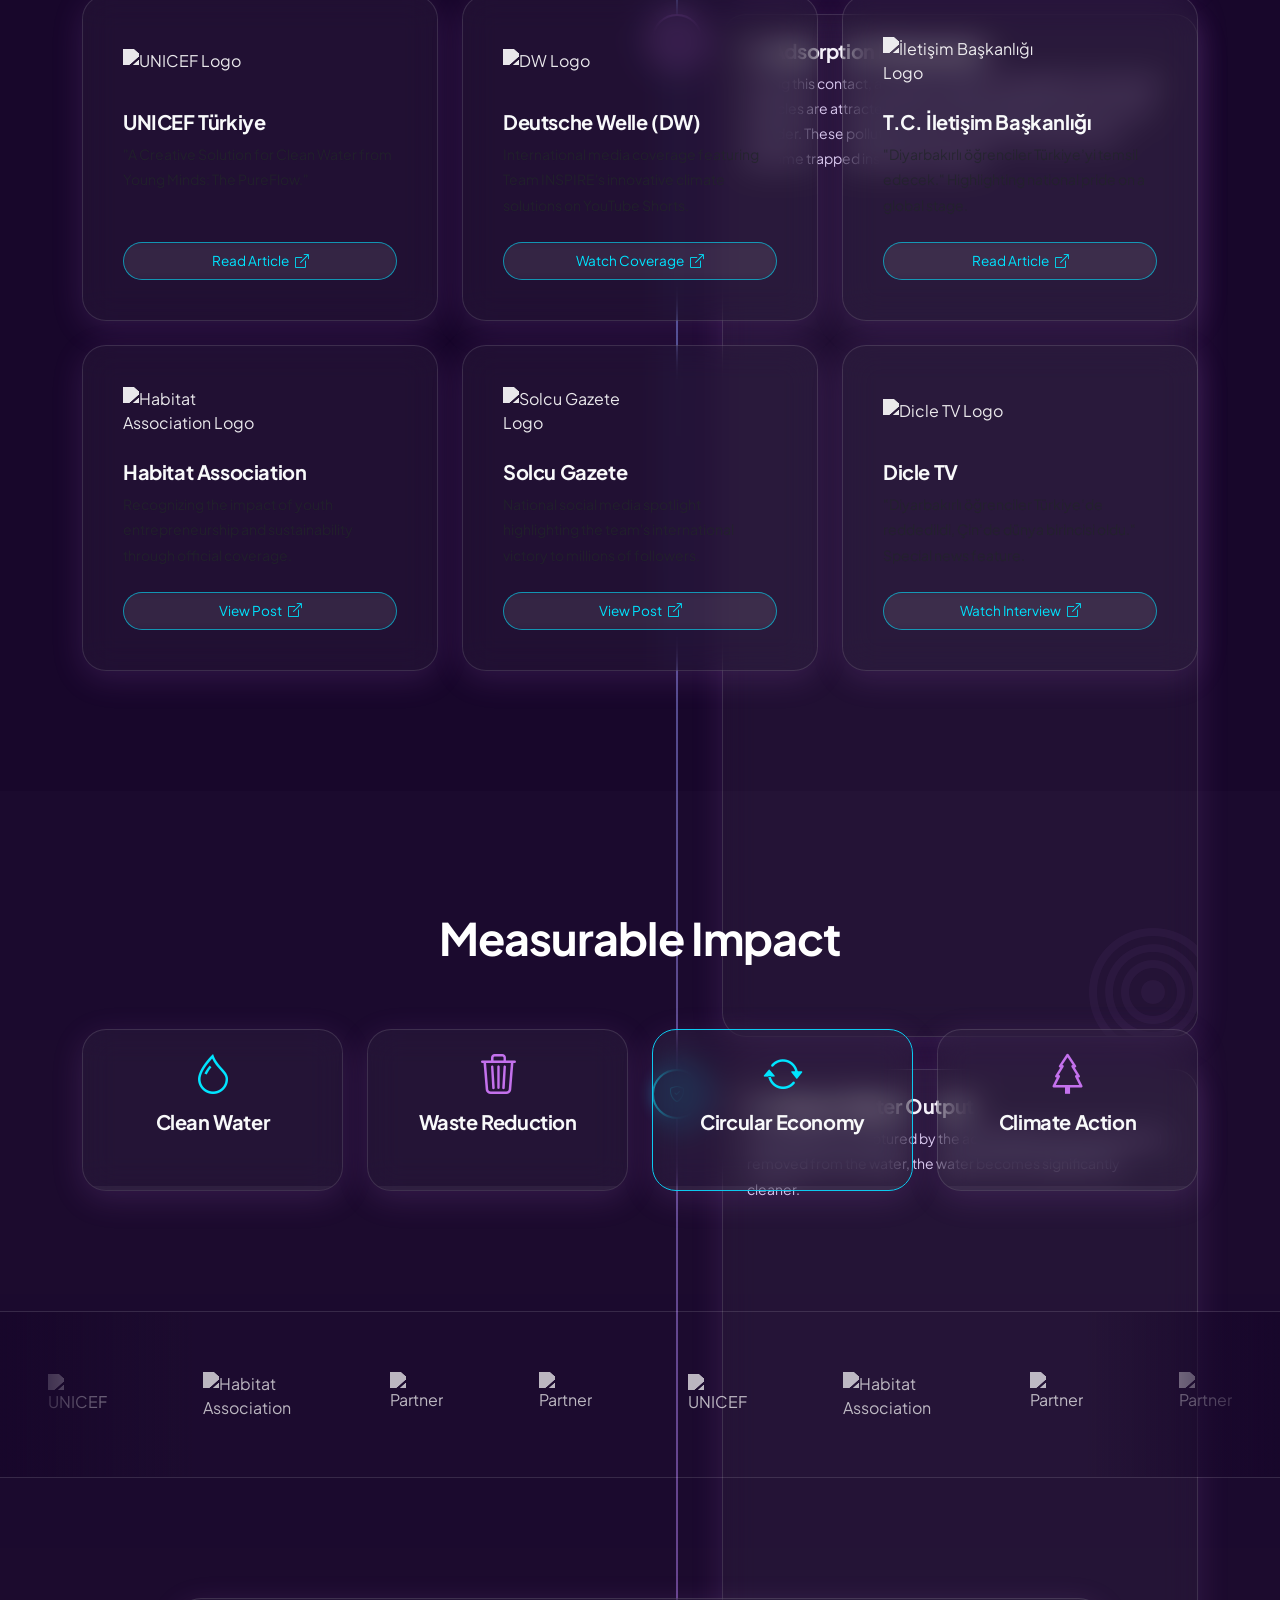
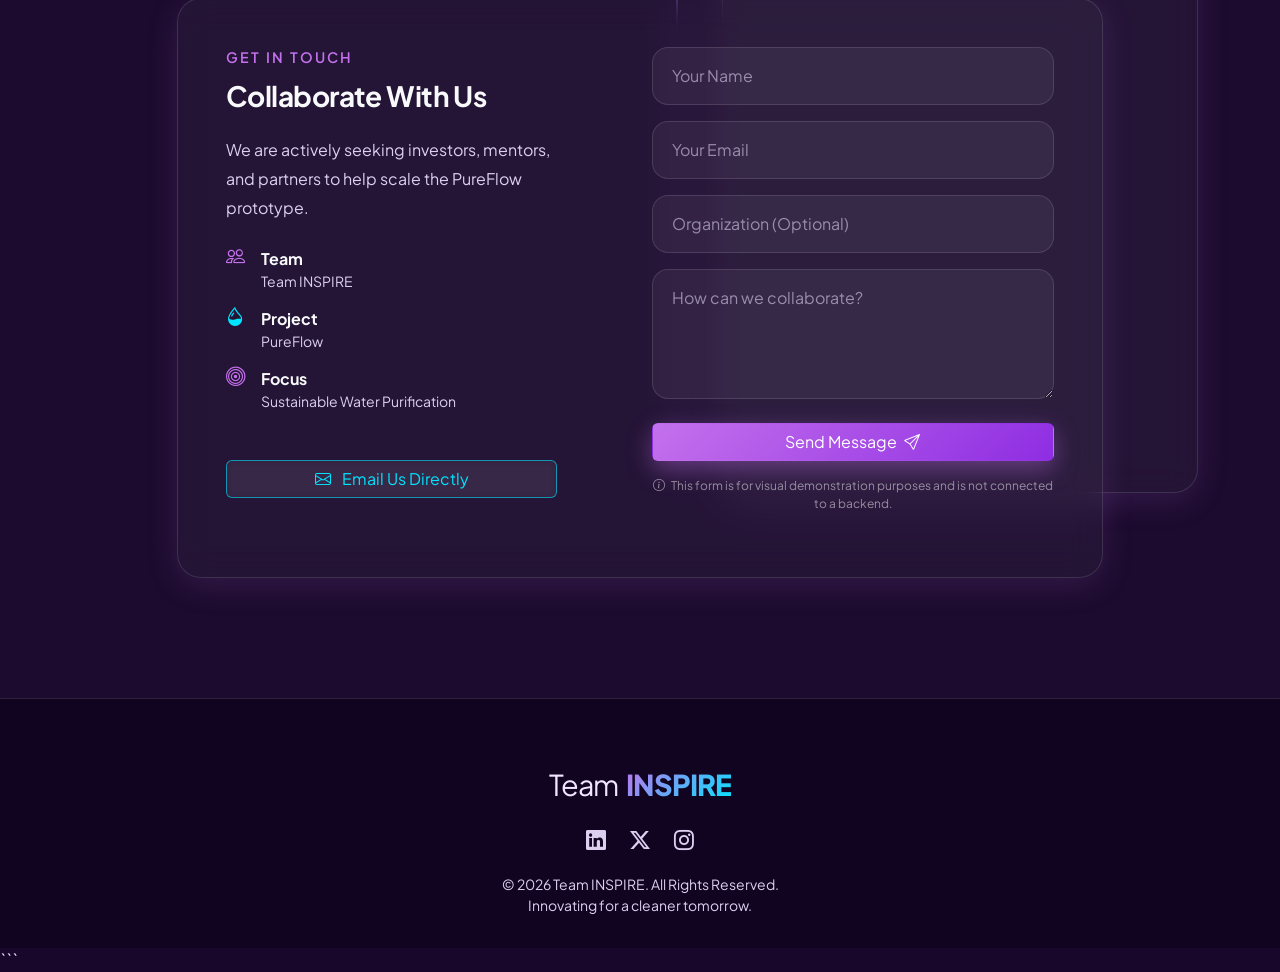
==== commit 58731377: "Update website design" ====
--- a/project_website/index.html
+++ b/project_website/index.html
@@ -21,7 +21,7 @@
          ========================================== -->
     <style>
         :root {
-            /* Exact requested main background color */
+            /* Main background color */
             --bg-main: #18072b;
             /* Accent colors */
             --accent-pink: #c471ed;
@@ -50,656 +50,245 @@
             -webkit-font-smoothing: antialiased;
         }
 
-        h1, h2, h3, h4, h5, h6 {
-            color: var(--text-light);
-            font-weight: 700;
-            letter-spacing: -0.02em;
-        }
-
-        p {
-            line-height: 1.8;
-            font-weight: 400; 
-            color: var(--text-muted);
-        }
-
-        a {
-            text-decoration: none;
-            transition: all 0.3s ease;
-        }
+        h1, h2, h3, h4, h5, h6 { color: var(--text-light); font-weight: 700; letter-spacing: -0.02em; }
+        p { line-height: 1.8; font-weight: 400; color: var(--text-muted); }
+        a { text-decoration: none; transition: all 0.3s ease; }
 
         /* --- Utilities --- */
         .text-gradient {
             background: linear-gradient(135deg, var(--accent-pink), var(--accent-cyan));
-            -webkit-background-clip: text;
-            -webkit-text-fill-color: transparent;
-            background-clip: text;
-        }
-        
-        .section-padding {
-            padding: 120px 0;
-            position: relative;
-        }
+            -webkit-background-clip: text; -webkit-text-fill-color: transparent; background-clip: text;
+        }
+        .section-padding { padding: 120px 0; position: relative; }
 
         /* --- Brand Wordmark Logo --- */
         .brand-wordmark {
-            display: inline-flex;
-            align-items: center;
-            gap: 0.25rem;
-            font-size: 1.4rem;
-            letter-spacing: -0.03em;
-            text-decoration: none !important;
-            transition: opacity 0.3s ease, transform 0.3s ease;
-        }
-
-        .brand-wordmark:hover {
-            opacity: 0.85;
-        }
-
-        .brand-wordmark .team-text {
-            font-weight: 400;
-            color: var(--text-lavender);
-        }
-
+            display: inline-flex; align-items: center; gap: 0.25rem; font-size: 1.4rem;
+            letter-spacing: -0.03em; text-decoration: none !important; transition: opacity 0.3s ease;
+        }
+        .brand-wordmark:hover { opacity: 0.85; }
+        .brand-wordmark .team-text { font-weight: 400; color: var(--text-lavender); }
         .brand-wordmark .inspire-text {
-            font-weight: 800;
-            background: linear-gradient(135deg, var(--accent-pink), var(--accent-cyan));
-            -webkit-background-clip: text;
-            -webkit-text-fill-color: transparent;
-            background-clip: text;
+            font-weight: 800; background: linear-gradient(135deg, var(--accent-pink), var(--accent-cyan));
+            -webkit-background-clip: text; -webkit-text-fill-color: transparent; background-clip: text;
         }
 
         /* --- Glassmorphism Cards --- */
         .glass-card {
-            background: var(--glass-bg);
-            backdrop-filter: blur(16px);
-            -webkit-backdrop-filter: blur(16px);
-            border: 1px solid var(--glass-border);
-            border-radius: var(--border-radius-lg);
-            padding: 2.5rem;
-            box-shadow: var(--glass-glow);
+            background: var(--glass-bg); backdrop-filter: blur(16px); -webkit-backdrop-filter: blur(16px);
+            border: 1px solid var(--glass-border); border-radius: var(--border-radius-lg);
+            padding: 2.5rem; box-shadow: var(--glass-glow);
             transition: transform 0.4s cubic-bezier(0.175, 0.885, 0.32, 1.275), box-shadow 0.4s ease, border-color 0.4s ease, background 0.4s ease;
             height: 100%;
         }
-
         .glass-card:hover {
-            transform: translateY(-8px);
-            background: var(--glass-bg-hover);
-            box-shadow: 0 15px 40px 0 rgba(0, 229, 255, 0.15);
-            border-color: rgba(196, 113, 237, 0.4);
-        }
-
-        /* --- Navigation --- */
-        .navbar {
-            transition: all 0.4s ease;
-            padding: 1.5rem 0;
-            background: transparent;
-            z-index: 1050;
-        }
-
+            transform: translateY(-8px); background: var(--glass-bg-hover);
+            box-shadow: 0 15px 40px 0 rgba(0, 229, 255, 0.15); border-color: rgba(196, 113, 237, 0.4);
+        }
+
+        /* --- Navigation & Dropdown --- */
+        .navbar { transition: all 0.4s ease; padding: 1.5rem 0; background: transparent; z-index: 1050; }
         .navbar.scrolled {
-            padding: 0.8rem 0;
-            background: rgba(24, 7, 43, 0.9);
-            backdrop-filter: blur(20px);
-            -webkit-backdrop-filter: blur(20px);
-            border-bottom: 1px solid var(--glass-border);
-            box-shadow: 0 4px 30px rgba(0, 0, 0, 0.5);
-        }
-
-        .nav-link {
-            color: var(--text-lavender) !important;
-            font-weight: 500;
-            font-size: 0.95rem;
-            margin: 0 12px;
-            position: relative;
-            padding: 8px 0 !important;
-        }
-
+            padding: 0.8rem 0; background: rgba(24, 7, 43, 0.9); backdrop-filter: blur(20px);
+            -webkit-backdrop-filter: blur(20px); border-bottom: 1px solid var(--glass-border); box-shadow: 0 4px 30px rgba(0, 0, 0, 0.5);
+        }
+        .nav-link { color: var(--text-lavender) !important; font-weight: 500; font-size: 0.95rem; margin: 0 12px; position: relative; padding: 8px 0 !important; cursor: pointer; }
         .nav-link::after {
-            content: '';
-            position: absolute;
-            width: 0;
-            height: 2px;
-            bottom: 0;
-            left: 0;
-            background: linear-gradient(90deg, var(--accent-pink), var(--accent-cyan));
-            transition: width 0.3s ease;
-            border-radius: 2px;
-        }
-
-        .nav-link:hover::after, .nav-link.active::after {
-            width: 100%;
-        }
-
-        .nav-link:hover, .nav-link.active {
-            color: var(--text-light) !important;
-        }
-
-        .navbar-toggler {
-            border: 1px solid var(--glass-border);
-            color: var(--text-light);
-            padding: 8px 12px;
-            border-radius: 8px;
+            content: ''; position: absolute; width: 0; height: 2px; bottom: 0; left: 0;
+            background: linear-gradient(90deg, var(--accent-pink), var(--accent-cyan)); transition: width 0.3s ease; border-radius: 2px;
+        }
+        .nav-link:hover::after, .nav-link.active::after { width: 100%; }
+        .nav-link:hover, .nav-link.active { color: var(--text-light) !important; }
+        .navbar-toggler { border: 1px solid var(--glass-border); color: var(--text-light); padding: 8px 12px; border-radius: 8px; }
+        
+        .glass-dropdown {
+            background: rgba(24, 7, 43, 0.95); backdrop-filter: blur(20px);
+            border: 1px solid var(--glass-border); border-radius: 12px; padding: 10px 0; box-shadow: 0 10px 40px rgba(0,0,0,0.5);
+        }
+        .glass-dropdown .dropdown-item {
+            color: var(--text-lavender); font-size: 0.9rem; padding: 8px 20px; transition: all 0.2s ease;
+        }
+        .glass-dropdown .dropdown-item:hover, .glass-dropdown .dropdown-item.active {
+            background: rgba(0, 229, 255, 0.1); color: var(--text-light);
         }
 
         /* --- Buttons --- */
         .btn-custom {
-            padding: 14px 32px;
-            border-radius: 50px;
-            font-weight: 600;
-            letter-spacing: 0.5px;
-            font-size: 1rem;
-            position: relative;
-            z-index: 1;
-            transition: all 0.4s ease;
-            border: none;
-            display: inline-flex;
-            align-items: center;
-            justify-content: center;
-            gap: 8px;
-        }
-
+            padding: 14px 32px; border-radius: 50px; font-weight: 600; letter-spacing: 0.5px;
+            font-size: 1rem; position: relative; z-index: 1; transition: all 0.4s ease; border: none;
+            display: inline-flex; align-items: center; justify-content: center; gap: 8px;
+        }
         .btn-primary-custom {
-            background: linear-gradient(135deg, var(--accent-pink), #8e2de2);
-            color: var(--text-light);
+            background: linear-gradient(135deg, var(--accent-pink), #8e2de2); color: var(--text-light);
             box-shadow: 0 8px 25px rgba(196, 113, 237, 0.4);
         }
-
         .btn-primary-custom:hover {
-            background: linear-gradient(135deg, #8e2de2, var(--accent-pink));
-            box-shadow: 0 12px 30px rgba(196, 113, 237, 0.6);
-            color: var(--text-light);
-            transform: translateY(-3px);
-        }
-
-        .btn-outline-custom {
-            background: rgba(255, 255, 255, 0.05);
-            color: var(--accent-cyan);
-            border: 1px solid rgba(0, 229, 255, 0.6);
-            backdrop-filter: blur(5px);
-        }
-
+            background: linear-gradient(135deg, #8e2de2, var(--accent-pink)); box-shadow: 0 12px 30px rgba(196, 113, 237, 0.6);
+            color: var(--text-light); transform: translateY(-3px);
+        }
+        .btn-outline-custom { background: rgba(255, 255, 255, 0.05); color: var(--accent-cyan); border: 1px solid rgba(0, 229, 255, 0.6); backdrop-filter: blur(5px); }
         .btn-outline-custom:hover {
-            background: rgba(0, 229, 255, 0.15);
-            color: var(--text-light);
-            border-color: var(--accent-cyan);
-            box-shadow: 0 8px 25px rgba(0, 229, 255, 0.3);
-            transform: translateY(-3px);
-        }
+            background: rgba(0, 229, 255, 0.15); color: var(--text-light); border-color: var(--accent-cyan);
+            box-shadow: 0 8px 25px rgba(0, 229, 255, 0.3); transform: translateY(-3px);
+        }
+        .btn-sm-custom { padding: 8px 20px; font-size: 0.85rem; border-radius: 30px; }
 
         /* --- Hero Section --- */
-        .hero {
-            position: relative;
-            min-height: 100vh;
-            display: flex;
-            align-items: center;
-            padding-top: 100px;
-        }
-
+        .hero { position: relative; min-height: 100vh; display: flex; align-items: center; padding-top: 100px; }
         .hero::before {
-            content: '';
-            position: absolute;
-            top: 20%; left: 10%;
-            width: 400px; height: 400px;
-            background: var(--accent-pink);
-            filter: blur(160px);
-            opacity: 0.15;
-            border-radius: 50%;
-            z-index: 0;
-            animation: float-glow 10s infinite alternate;
-        }
-
+            content: ''; position: absolute; top: 20%; left: 10%; width: 400px; height: 400px;
+            background: var(--accent-pink); filter: blur(160px); opacity: 0.15; border-radius: 50%; z-index: 0; animation: float-glow 10s infinite alternate;
+        }
         .hero::after {
-            content: '';
-            position: absolute;
-            bottom: 10%; right: 5%;
-            width: 450px; height: 450px;
-            background: var(--accent-cyan);
-            filter: blur(160px);
-            opacity: 0.12;
-            border-radius: 50%;
-            z-index: 0;
-            animation: float-glow 12s infinite alternate-reverse;
-        }
-
-        .hero .container {
-            position: relative;
-            z-index: 2;
-        }
-
-        .hero-title {
-            font-size: clamp(2.5rem, 5vw, 4.2rem);
-            line-height: 1.15;
-            margin-bottom: 1.5rem;
-            font-weight: 800;
-        }
-
-        .hero-subtitle {
-            font-size: clamp(1.1rem, 1.5vw, 1.25rem);
-            color: var(--text-lavender);
-            margin-bottom: 2.5rem;
-            max-width: 90%;
-            font-weight: 400;
-        }
-
-        /* Hero Visual */
-        .hero-visual-wrapper {
-            position: relative;
-            display: flex;
-            justify-content: center;
-            align-items: center;
-            height: 500px;
-        }
-
+            content: ''; position: absolute; bottom: 10%; right: 5%; width: 450px; height: 450px;
+            background: var(--accent-cyan); filter: blur(160px); opacity: 0.12; border-radius: 50%; z-index: 0; animation: float-glow 12s infinite alternate-reverse;
+        }
+        .hero .container { position: relative; z-index: 2; }
+        .hero-title { font-size: clamp(2.5rem, 5vw, 4.2rem); line-height: 1.15; margin-bottom: 1.5rem; font-weight: 800; }
+        .hero-subtitle { font-size: clamp(1.1rem, 1.5vw, 1.25rem); color: var(--text-lavender); margin-bottom: 2.5rem; max-width: 90%; font-weight: 400; }
+
+        .hero-visual-wrapper { position: relative; display: flex; justify-content: center; align-items: center; height: 500px; }
         .visual-card {
-            background: linear-gradient(145deg, rgba(255,255,255,0.08), rgba(255,255,255,0.02));
-            backdrop-filter: blur(25px);
-            border: 1px solid rgba(255,255,255,0.2);
-            border-radius: 32px;
-            width: 320px;
-            padding: 40px 30px;
-            position: relative;
-            box-shadow: 0 30px 60px rgba(0,0,0,0.5), inset 0 0 20px rgba(255,255,255,0.05);
-            animation: float 6s ease-in-out infinite;
-            text-align: center;
-            z-index: 3;
-        }
-
+            background: linear-gradient(145deg, rgba(255,255,255,0.08), rgba(255,255,255,0.02)); backdrop-filter: blur(25px);
+            border: 1px solid rgba(255,255,255,0.2); border-radius: 32px; width: 320px; padding: 40px 30px;
+            position: relative; box-shadow: 0 30px 60px rgba(0,0,0,0.5), inset 0 0 20px rgba(255,255,255,0.05);
+            animation: float 6s ease-in-out infinite; text-align: center; z-index: 3;
+        }
         .visual-card::before {
-            content: '';
-            position: absolute;
-            inset: -2px;
-            border-radius: 34px;
+            content: ''; position: absolute; inset: -2px; border-radius: 34px;
             background: linear-gradient(135deg, var(--accent-cyan), transparent 40%, transparent 60%, var(--accent-pink));
-            z-index: -1;
-            opacity: 0.6;
-            filter: blur(8px);
-            animation: pulse-ring 4s linear infinite;
-        }
-
+            z-index: -1; opacity: 0.6; filter: blur(8px); animation: pulse-ring 4s linear infinite;
+        }
         .filter-core {
-            width: 100px;
-            height: 100px;
-            background: rgba(0, 229, 255, 0.15);
-            border: 2px solid var(--accent-cyan);
-            border-radius: 50%;
-            margin: 0 auto 20px;
-            display: flex;
-            align-items: center;
-            justify-content: center;
-            box-shadow: 0 0 30px rgba(0, 229, 255, 0.4);
-        }
-
-        .filter-core i {
-            font-size: 2.5rem;
-            color: var(--accent-cyan);
-        }
+            width: 100px; height: 100px; background: rgba(0, 229, 255, 0.15); border: 2px solid var(--accent-cyan);
+            border-radius: 50%; margin: 0 auto 20px; display: flex; align-items: center; justify-content: center; box-shadow: 0 0 30px rgba(0, 229, 255, 0.4);
+        }
+        .filter-core i { font-size: 2.5rem; color: var(--accent-cyan); }
 
         /* --- Generic Section Styles --- */
-        .section-header {
-            margin-bottom: 4rem;
-        }
-
-        .section-title {
-            font-size: clamp(2rem, 3.5vw, 2.8rem);
-            margin-bottom: 1rem;
-            font-weight: 700;
-        }
-
-        .section-subtitle {
-            color: var(--accent-pink);
-            font-weight: 600;
-            text-transform: uppercase;
-            letter-spacing: 2px;
-            font-size: 0.9rem;
-            margin-bottom: 10px;
-            display: block;
-        }
-
-        /* --- Team Organizational Chart --- */
-        .team-section {
-            background: radial-gradient(circle at center, rgba(196,113,237,0.05) 0%, transparent 70%);
-        }
-
-        .team-tree {
-            position: relative;
-            padding-top: 2rem;
-        }
-
-        .team-node {
-            width: 280px;
-            margin: 0 auto;
-            position: relative;
-            z-index: 2;
-        }
-        
-        .team-node .glass-card {
-            padding: 2rem 1.5rem;
-            text-align: center;
-        }
-
-        .team-role {
-            color: var(--accent-cyan);
-            font-size: 0.85rem;
-            font-weight: 600;
-            text-transform: uppercase;
-            letter-spacing: 1px;
-            margin-bottom: 0;
-        }
-
-        /* Tree Lines (Desktop Only) */
-        @media (min-width: 992px) {
-            .founder-wrapper {
-                position: relative;
-                margin-bottom: 3rem;
-            }
-            .founder-wrapper::after {
-                content: '';
-                position: absolute;
-                bottom: -3rem;
-                left: 50%;
-                width: 2px;
-                height: 3rem;
-                background: linear-gradient(to bottom, var(--accent-pink), var(--accent-cyan));
-                transform: translateX(-50%);
-            }
-            .branches-wrapper {
-                position: relative;
-                display: flex;
-                justify-content: center;
-                gap: 4rem;
-            }
-            .branches-wrapper::before {
-                content: '';
-                position: absolute;
-                top: 0;
-                left: calc(50% - 160px); 
-                right: calc(50% - 160px);
-                height: 2px;
-                background: var(--accent-cyan);
-            }
-            .branch-node {
-                position: relative;
-                padding-top: 2rem;
-            }
-            .branch-node::before {
-                content: '';
-                position: absolute;
-                top: 0;
-                left: 50%;
-                width: 2px;
-                height: 2rem;
-                background: var(--accent-cyan);
-                transform: translateX(-50%);
-            }
-        }
-
-        @media (max-width: 991px) {
-            .branches-wrapper {
-                display: flex;
-                flex-direction: column;
-                gap: 1.5rem;
-                align-items: center;
-                margin-top: 1.5rem;
-            }
-        }
+        .section-header { margin-bottom: 4rem; }
+        .section-title { font-size: clamp(2rem, 3.5vw, 2.8rem); margin-bottom: 1rem; font-weight: 700; }
+        .section-subtitle { color: var(--accent-pink); font-weight: 600; text-transform: uppercase; letter-spacing: 2px; font-size: 0.9rem; margin-bottom: 10px; display: block; }
+
+        /* --- Simple Team Layout --- */
+        .team-section { background: radial-gradient(circle at center, rgba(196,113,237,0.05) 0%, transparent 70%); }
+        .team-role { color: var(--accent-cyan); font-size: 0.85rem; font-weight: 600; text-transform: uppercase; letter-spacing: 1px; margin-bottom: 0; }
+        .founder-card { border-color: rgba(196,113,237,0.5); box-shadow: 0 10px 30px rgba(196,113,237,0.2); }
+
+        /* --- Press / Media Cards --- */
+        .press-card { display: flex; flex-direction: column; justify-content: space-between; }
+        .press-logo-wrapper { height: 50px; display: flex; align-items: center; justify-content: flex-start; margin-bottom: 1.5rem; }
+        .press-logo { max-height: 100%; max-width: 150px; object-fit: contain; filter: brightness(0) invert(1); opacity: 0.9; transition: opacity 0.3s ease; }
+        .press-card:hover .press-logo { opacity: 1; }
 
         /* --- Achievements Premium Cards --- */
         .achievement-highlight-card {
             background: linear-gradient(145deg, rgba(196, 113, 237, 0.1), rgba(0, 229, 255, 0.05));
-            border: 1px solid rgba(196, 113, 237, 0.3);
-            border-radius: var(--border-radius-lg);
-            padding: 2.5rem;
-            position: relative;
-            overflow: hidden;
-            height: 100%;
-            transition: transform 0.4s ease;
-        }
+            border: 1px solid rgba(196, 113, 237, 0.3); border-radius: var(--border-radius-lg);
+            padding: 2.5rem; position: relative; overflow: hidden; height: 100%; transition: transform 0.4s ease;
+        }
+        .achievement-highlight-card:hover { transform: translateY(-5px); border-color: var(--accent-cyan); }
+        .achievement-icon { font-size: 2.5rem; margin-bottom: 1.5rem; display: inline-block; }
+
+        /* --- Impact Cards Hover Glow --- */
+        .impact-card { position: relative; overflow: hidden; transition: all 0.4s ease; cursor: default; }
+        .impact-card i { transition: all 0.4s ease; display: inline-block; }
+        .impact-progress {
+            position: absolute; bottom: 0; left: 0; width: 100%; height: 4px;
+            background: rgba(255,255,255,0.05); overflow: hidden;
+        }
+        .impact-progress::after {
+            content: ''; position: absolute; top: 0; left: -100%; width: 100%; height: 100%;
+            background: linear-gradient(90deg, transparent, var(--accent-cyan), var(--accent-pink));
+            transition: left 0.5s cubic-bezier(0.4, 0, 0.2, 1);
+        }
+        .impact-card:hover {
+            box-shadow: 0 15px 40px rgba(0, 229, 255, 0.15), inset 0 0 20px rgba(0, 229, 255, 0.05);
+            border-color: rgba(0, 229, 255, 0.4); transform: translateY(-8px);
+        }
+        .impact-card:hover .impact-progress::after { left: 0; box-shadow: 0 0 10px var(--accent-cyan); }
+        .impact-card:hover i { text-shadow: 0 0 20px var(--accent-cyan); transform: scale(1.15); }
+        .impact-card.pink-glow:hover {
+            box-shadow: 0 15px 40px rgba(196, 113, 237, 0.15), inset 0 0 20px rgba(196, 113, 237, 0.05);
+            border-color: rgba(196, 113, 237, 0.4);
+        }
+        .impact-card.pink-glow .impact-progress::after { background: linear-gradient(90deg, transparent, var(--accent-pink), var(--accent-cyan)); }
+        .impact-card.pink-glow:hover .impact-progress::after { box-shadow: 0 0 10px var(--accent-pink); }
+        .impact-card.pink-glow:hover i { text-shadow: 0 0 20px var(--accent-pink); }
+
+        /* --- Timeline / Technology --- */
+        .timeline-container { position: relative; }
+        .timeline-container::before {
+            content: ''; position: absolute; left: 24px; top: 10px; bottom: 10px; width: 2px;
+            background: linear-gradient(to bottom, var(--accent-cyan), var(--accent-pink)); opacity: 0.5;
+        }
+        @media (max-width: 768px) { .timeline-container::before { left: 16px; } }
         
-        .achievement-highlight-card:hover {
-            transform: translateY(-5px);
-            border-color: var(--accent-cyan);
-        }
-
-        .achievement-icon {
-            font-size: 2.5rem;
-            margin-bottom: 1.5rem;
-            display: inline-block;
-        }
-
-        /* --- Timeline / Technology --- */
-        .timeline-container {
-            position: relative;
-        }
+        .timeline-step { position: relative; padding-left: 70px; margin-bottom: 2rem; }
+        @media (max-width: 768px) { .timeline-step { padding-left: 50px; } }
         
-        .timeline-container::before {
-            content: '';
-            position: absolute;
-            left: 24px;
-            top: 10px;
-            bottom: 10px;
-            width: 2px;
-            background: linear-gradient(to bottom, var(--accent-cyan), var(--accent-pink));
-            opacity: 0.5;
-        }
-
-        @media (max-width: 768px) {
-            .timeline-container::before { left: 16px; }
-        }
-
-        .timeline-step {
-            position: relative;
-            padding-left: 70px;
-            margin-bottom: 2.5rem;
-        }
-
-        @media (max-width: 768px) {
-            .timeline-step { padding-left: 50px; }
-        }
-
         .step-icon {
-            position: absolute;
-            left: 0;
-            top: 0;
-            width: 50px;
-            height: 50px;
-            background: var(--bg-main);
-            border: 2px solid var(--accent-cyan);
-            border-radius: 50%;
-            display: flex;
-            align-items: center;
-            justify-content: center;
-            color: var(--accent-cyan);
-            font-weight: bold;
-            box-shadow: 0 0 15px rgba(0, 229, 255, 0.3);
-            z-index: 2;
-        }
-
-        @media (max-width: 768px) {
-            .step-icon { width: 34px; height: 34px; font-size: 0.9rem; }
-        }
-
-        .timeline-step:nth-child(even) .step-icon {
-            border-color: var(--accent-pink);
-            color: var(--accent-pink);
-            box-shadow: 0 0 15px rgba(196, 113, 237, 0.3);
-        }
-
-        /* Current Stage Banner */
+            position: absolute; left: 0; top: 0; width: 50px; height: 50px;
+            background: var(--bg-main); border: 2px solid var(--accent-cyan); border-radius: 50%;
+            display: flex; align-items: center; justify-content: center;
+            color: var(--accent-cyan); font-weight: bold; box-shadow: 0 0 15px rgba(0, 229, 255, 0.3); z-index: 2;
+        }
+        @media (max-width: 768px) { .step-icon { width: 34px; height: 34px; font-size: 0.9rem; } }
+        .timeline-step:nth-child(even) .step-icon { border-color: var(--accent-pink); color: var(--accent-pink); box-shadow: 0 0 15px rgba(196, 113, 237, 0.3); }
+
         .stage-banner {
-            background: rgba(0, 229, 255, 0.08);
-            border-left: 4px solid var(--accent-cyan);
-            padding: 1.5rem;
-            border-radius: 0 12px 12px 0;
-            margin-bottom: 2rem;
-        }
-
-        /* --- Dream Partners --- */
-        .partner-card {
-            text-align: center;
-            padding: 2rem 1.5rem;
+            background: rgba(0, 229, 255, 0.08); border-left: 4px solid var(--accent-cyan);
+            padding: 1.5rem; border-radius: 0 12px 12px 0; margin-bottom: 1.5rem;
         }
         
-        .partner-img-wrapper {
-            width: 100px;
-            height: 100px;
-            margin: 0 auto 1.5rem;
-            border-radius: 50%;
-            padding: 4px;
-            background: linear-gradient(135deg, var(--accent-pink), var(--accent-cyan));
-        }
-
-        .partner-img {
-            width: 100%;
-            height: 100%;
-            border-radius: 50%;
-            object-fit: cover;
-            border: 3px solid var(--bg-main);
+        .disclaimer-banner {
+            background: rgba(196, 113, 237, 0.05); border: 1px solid rgba(196, 113, 237, 0.2);
+            padding: 1.2rem; border-radius: var(--border-radius-md); margin-top: 2rem;
+            display: flex; gap: 1rem; align-items: flex-start;
         }
 
         /* --- Marquee / Supporters Bar --- */
         .marquee-section {
-            padding: 60px 0;
-            background: rgba(255, 255, 255, 0.02);
-            border-top: 1px solid var(--glass-border);
-            border-bottom: 1px solid var(--glass-border);
-            overflow: hidden;
-            position: relative;
-        }
-
-        .marquee-section::before,
-        .marquee-section::after {
-            content: '';
-            position: absolute;
-            top: 0;
-            width: 15%;
-            height: 100%;
-            z-index: 2;
-        }
+            padding: 60px 0; background: rgba(255, 255, 255, 0.02);
+            border-top: 1px solid var(--glass-border); border-bottom: 1px solid var(--glass-border); overflow: hidden; position: relative;
+        }
+        .marquee-section::before, .marquee-section::after { content: ''; position: absolute; top: 0; width: 15%; height: 100%; z-index: 2; }
         .marquee-section::before { left: 0; background: linear-gradient(to right, var(--bg-main), transparent); }
         .marquee-section::after { right: 0; background: linear-gradient(to left, var(--bg-main), transparent); }
-
-        .marquee-container {
-            display: flex;
-            width: fit-content;
-            animation: scroll-left 30s linear infinite;
-        }
-
+        .marquee-container { display: flex; width: fit-content; animation: scroll-left 30s linear infinite; }
         .marquee-container:hover { animation-play-state: paused; }
-
-        .marquee-item {
-            padding: 0 3rem;
-            display: flex;
-            align-items: center;
-            justify-content: center;
-        }
-
-        .marquee-item img {
-            max-height: 45px;
-            width: auto;
-            object-fit: contain;
-            opacity: 0.7;
-            filter: grayscale(100%) brightness(200%);
-            transition: all 0.4s ease;
-        }
-
-        .marquee-item img:hover {
-            opacity: 1;
-            filter: grayscale(0) brightness(100%);
-            transform: scale(1.05);
-        }
+        .marquee-item { padding: 0 3rem; display: flex; align-items: center; justify-content: center; }
+        .marquee-item img { max-height: 45px; width: auto; object-fit: contain; opacity: 0.7; filter: grayscale(100%) brightness(200%); transition: all 0.4s ease; }
+        .marquee-item img:hover { opacity: 1; filter: grayscale(0) brightness(100%); transform: scale(1.05); }
 
         /* --- Forms --- */
-        .form-control {
-            background: rgba(255, 255, 255, 0.05);
-            border: 1px solid var(--glass-border);
-            color: var(--text-light);
-            padding: 1rem 1.2rem;
-            border-radius: var(--border-radius-md);
-            transition: all 0.3s ease;
-        }
-
-        .form-control:focus {
-            background: rgba(255, 255, 255, 0.08);
-            border-color: var(--accent-cyan);
-            color: var(--text-light);
-            box-shadow: 0 0 15px rgba(0, 229, 255, 0.2);
-        }
-
-        .form-control::placeholder {
-            color: rgba(220, 208, 240, 0.6);
-        }
+        .form-control { background: rgba(255, 255, 255, 0.05); border: 1px solid var(--glass-border); color: var(--text-light); padding: 1rem 1.2rem; border-radius: var(--border-radius-md); transition: all 0.3s ease; }
+        .form-control:focus { background: rgba(255, 255, 255, 0.08); border-color: var(--accent-cyan); color: var(--text-light); box-shadow: 0 0 15px rgba(0, 229, 255, 0.2); }
+        .form-control::placeholder { color: rgba(220, 208, 240, 0.6); }
 
         /* --- Footer --- */
-        footer {
-            padding: 4rem 0 2rem;
-            background: #110420;
-            border-top: 1px solid var(--glass-border);
-        }
-
-        /* --- Reveal Animations --- */
-        .reveal {
-            opacity: 0;
-            transform: translateY(30px);
-            transition: all 0.8s cubic-bezier(0.5, 0, 0, 1);
-        }
-
+        footer { padding: 4rem 0 2rem; background: #110420; border-top: 1px solid var(--glass-border); }
+
+        /* --- Animations --- */
+        .reveal { opacity: 0; transform: translateY(30px); transition: all 0.8s cubic-bezier(0.5, 0, 0, 1); }
         .reveal.active { opacity: 1; transform: translateY(0); }
         .delay-1 { transition-delay: 0.1s; }
         .delay-2 { transition-delay: 0.2s; }
 
-        /* --- Keyframes --- */
-        @keyframes float {
-            0%, 100% { transform: translateY(0px); }
-            50% { transform: translateY(-20px); }
-        }
-
-        @keyframes float-glow {
-            0% { transform: translate(0, 0) scale(1); }
-            100% { transform: translate(20px, -20px) scale(1.1); }
-        }
-
-        @keyframes pulse-ring {
-            0% { opacity: 0.4; filter: blur(8px); }
-            50% { opacity: 0.7; filter: blur(12px); }
-            100% { opacity: 0.4; filter: blur(8px); }
-        }
-
-        @keyframes scroll-left {
-            0% { transform: translateX(0); }
-            100% { transform: translateX(-50%); }
-        }
-
-        /* Back to top button */
+        @keyframes float { 0%, 100% { transform: translateY(0px); } 50% { transform: translateY(-20px); } }
+        @keyframes float-glow { 0% { transform: translate(0, 0) scale(1); } 100% { transform: translate(20px, -20px) scale(1.1); } }
+        @keyframes pulse-ring { 0% { opacity: 0.4; filter: blur(8px); } 50% { opacity: 0.7; filter: blur(12px); } 100% { opacity: 0.4; filter: blur(8px); } }
+        @keyframes scroll-left { 0% { transform: translateX(0); } 100% { transform: translateX(-50%); } }
+
+        /* Back to top */
         #backToTop {
-            position: fixed;
-            bottom: 30px;
-            right: 30px;
-            width: 50px;
-            height: 50px;
-            border-radius: 50%;
-            background: var(--glass-bg);
-            backdrop-filter: blur(10px);
-            border: 1px solid var(--accent-cyan);
-            color: var(--accent-cyan);
-            display: flex;
-            align-items: center;
-            justify-content: center;
-            font-size: 1.2rem;
-            cursor: pointer;
-            z-index: 999;
-            opacity: 0;
-            visibility: hidden;
-            transition: all 0.3s ease;
-            box-shadow: 0 4px 15px rgba(0,0,0,0.4);
-        }
-
+            position: fixed; bottom: 30px; right: 30px; width: 50px; height: 50px; border-radius: 50%;
+            background: var(--glass-bg); backdrop-filter: blur(10px); border: 1px solid var(--accent-cyan);
+            color: var(--accent-cyan); display: flex; align-items: center; justify-content: center;
+            font-size: 1.2rem; cursor: pointer; z-index: 999; opacity: 0; visibility: hidden; transition: all 0.3s ease; box-shadow: 0 4px 15px rgba(0,0,0,0.4);
+        }
         #backToTop.show { opacity: 1; visibility: visible; }
-        #backToTop:hover {
-            background: var(--accent-cyan);
-            color: var(--bg-main);
-            box-shadow: 0 0 20px rgba(0, 229, 255, 0.5);
-            transform: translateY(-5px);
-        }
+        #backToTop:hover { background: var(--accent-cyan); color: var(--bg-main); box-shadow: 0 0 20px rgba(0, 229, 255, 0.5); transform: translateY(-5px); }
     </style>
     <!-- ==========================================
          END OF STYLES.CSS
@@ -710,24 +299,34 @@
     <!-- Navbar -->
     <nav class="navbar navbar-expand-lg fixed-top" id="navbar">
         <div class="container">
-            <!-- Updated Typographic Brand Wordmark -->
             <a class="navbar-brand brand-wordmark" href="#home">
-                <span class="team-text">Team</span><span class="inspire-text">INSPIRE</span>
+                <span class="team-text">Team</span><span class="inspire-text ms-1">INSPIRE</span>
             </a>
             <button class="navbar-toggler" type="button" data-bs-toggle="collapse" data-bs-target="#navbarNav">
                 <i class="bi bi-list"></i>
             </button>
             <div class="collapse navbar-collapse justify-content-end" id="navbarNav">
                 <ul class="navbar-nav align-items-center">
-                    <li class="nav-item"><a class="nav-link" href="#about">About</a></li>
+                    <li class="nav-item"><a class="nav-link" href="#about" data-i18n="nav_about">About</a></li>
                     <li class="nav-item"><a class="nav-link" href="#pureflow">PureFlow</a></li>
-                    <li class="nav-item"><a class="nav-link" href="#technology">Technology</a></li>
-                    <li class="nav-item"><a class="nav-link" href="#impact">Impact</a></li>
-                    <li class="nav-item"><a class="nav-link" href="#team">Our Team</a></li>
-                    <li class="nav-item"><a class="nav-link" href="#partners">Partners</a></li>
-                    <li class="nav-item"><a class="nav-link" href="#achievements">Achievements</a></li>
-                    <li class="nav-item ms-lg-4 mt-3 mt-lg-0">
-                        <a class="btn btn-outline-custom rounded-pill" href="#contact">Contact</a>
+                    <li class="nav-item"><a class="nav-link" href="#technology" data-i18n="nav_tech">Technology</a></li>
+                    <li class="nav-item"><a class="nav-link" href="#achievements" data-i18n="nav_achievements">Achievements</a></li>
+                    <li class="nav-item"><a class="nav-link" href="#press" data-i18n="nav_press">Press</a></li>
+                    <li class="nav-item ms-lg-2 mt-3 mt-lg-0">
+                        <a class="btn btn-outline-custom rounded-pill" href="#contact" data-i18n="nav_contact">Contact</a>
+                    </li>
+                    <!-- Multi-language Switcher -->
+                    <li class="nav-item dropdown ms-lg-3 mt-3 mt-lg-0">
+                        <a class="nav-link dropdown-toggle d-flex align-items-center" href="#" id="langDropdown" role="button" data-bs-toggle="dropdown" aria-expanded="false" style="padding: 8px 12px !important; border: 1px solid var(--glass-border); border-radius: 8px; background: rgba(255,255,255,0.05);">
+                            <i class="bi bi-globe me-2"></i><span id="currentLangLabel">EN</span>
+                        </a>
+                        <ul class="dropdown-menu dropdown-menu-end glass-dropdown mt-2" aria-labelledby="langDropdown">
+                            <li><a class="dropdown-item" href="#" onclick="changeLang('en', 'EN')">English (EN)</a></li>
+                            <li><a class="dropdown-item" href="#" onclick="changeLang('tr', 'TR')">Türkçe (TR)</a></li>
+                            <li><a class="dropdown-item" href="#" onclick="changeLang('de', 'DE')">Deutsch (DE)</a></li>
+                            <li><a class="dropdown-item" href="#" onclick="changeLang('zh', '中文')">中文 (ZH)</a></li>
+                            <li><a class="dropdown-item" href="#" onclick="changeLang('es', 'ES')">Español (ES)</a></li>
+                        </ul>
                     </li>
                 </ul>
             </div>
@@ -740,36 +339,34 @@
         <div class="container">
             <div class="row align-items-center">
                 <div class="col-lg-6 mb-5 mb-lg-0 reveal active">
-                    <!-- Global Winner Highlight Badge -->
-                    <span class="section-subtitle mb-3 d-inline-block px-3 py-1 rounded-pill" style="background: rgba(196,113,237,0.15); border: 1px solid rgba(196,113,237,0.3); color: #f0e6ff;">
+                    <span class="section-subtitle mb-3 d-inline-block px-3 py-1 rounded-pill" style="background: rgba(196,113,237,0.15); border: 1px solid rgba(196,113,237,0.3); color: #f0e6ff;" data-i18n="hero_badge">
                         <i class="bi bi-trophy-fill text-gradient me-2"></i> Global Winner - Innovation Challenge
                     </span>
-                    <h1 class="hero-title">Turning waste <span class="text-gradient">mussel shells</span> into cleaner water.</h1>
-                    <p class="hero-subtitle">Team INSPIRE's flagship project, <strong>PureFlow</strong>, is currently in <strong>prototype development</strong>, transforming organic waste into advanced filtration materials to shape a sustainable future.</p>
+                    <h1 class="hero-title" data-i18n="hero_title">Turning waste <span class="text-gradient">mussel shells</span> into cleaner water.</h1>
+                    <p class="hero-subtitle" data-i18n="hero_subtitle">Team INSPIRE's flagship project, <strong>PureFlow</strong>, is currently in <strong>prototype development</strong>, transforming organic waste into advanced filtration materials to shape a sustainable future.</p>
                     <div class="d-flex flex-wrap gap-3">
-                        <a href="#pureflow" class="btn btn-primary-custom">Explore PureFlow</a>
-                        <a href="#contact" class="btn btn-outline-custom">Contact Team</a>
+                        <a href="#pureflow" class="btn btn-primary-custom" data-i18n="btn_explore">Explore PureFlow</a>
+                        <a href="#contact" class="btn btn-outline-custom" data-i18n="btn_contact">Contact Team</a>
                     </div>
                 </div>
                 <div class="col-lg-5 offset-lg-1 reveal active delay-1">
                     <div class="hero-visual-wrapper">
                         <div class="visual-card">
-                            <div class="filter-core">
-                                <i class="bi bi-droplet-half"></i>
-                            </div>
-                            <h4 class="mb-2 text-light">PureFlow Prototype</h4>
-                            <p class="small mb-4" style="color: var(--text-lavender);">Advanced Bio-Adsorption</p>
+                            <div class="filter-core"><i class="bi bi-droplet-half"></i></div>
+                            <h4 class="mb-2 text-light" data-i18n="proto_title">PureFlow Prototype</h4>
+                            <p class="small mb-4" style="color: var(--text-lavender);" data-i18n="proto_desc">Advanced Bio-Adsorption</p>
                             
                             <div class="d-flex justify-content-between text-start small mb-2">
-                                <span class="text-lavender fw-bold">Development Stage</span>
-                                <span class="text-cyan fw-bold" style="color: var(--accent-cyan)">Prototyping</span>
-                            </div>
+                                <span class="text-lavender fw-bold" data-i18n="proto_stage">Development Stage</span>
+                                <span class="text-cyan fw-bold" style="color: var(--accent-cyan)" data-i18n="proto_status">Prototyping</span>
+                            </div>
+                            <!-- Fixed: Reduced progress bar to exactly 50% as requested -->
                             <div class="progress rounded-pill bg-dark mb-4" style="height: 6px; border: 1px solid rgba(255,255,255,0.1);">
-                                <div class="progress-bar" role="progressbar" style="width: 65%; background: linear-gradient(90deg, var(--accent-pink), var(--accent-cyan));"></div>
+                                <div class="progress-bar" role="progressbar" style="width: 50%; background: linear-gradient(90deg, var(--accent-pink), var(--accent-cyan));"></div>
                             </div>
                             
                             <div class="d-inline-block px-3 py-1 rounded-pill" style="background: rgba(0,229,255,0.1); border: 1px solid rgba(0,229,255,0.3); font-size: 0.85rem; color: #e0f7fa;">
-                                <i class="bi bi-arrow-repeat me-1"></i> Circular Economy
+                                <i class="bi bi-arrow-repeat me-1"></i> <span data-i18n="proto_badge">Circular Economy</span>
                             </div>
                         </div>
                     </div>
@@ -783,39 +380,40 @@
         <div class="container">
             <div class="row align-items-center">
                 <div class="col-lg-5 mb-5 mb-lg-0 reveal">
-                    <span class="section-subtitle">Who We Are</span>
-                    <h2 class="section-title">About Team INSPIRE</h2>
-                    <p>Founded by <strong>Yusuf Aydın Doğru</strong>, Team INSPIRE is a visionary, youth-led innovation team bridging the gap between scientific research and actionable environmental solutions.</p>
-                    <p>We combine sustainability, clean technology, and entrepreneurship to address global challenges. Our core belief is that empowering young innovators creates scalable, high-impact solutions for our planet's future.</p>
+                    <span class="section-subtitle" data-i18n="about_sub">Who We Are</span>
+                    <h2 class="section-title" data-i18n="about_title">About Team INSPIRE</h2>
+                    <p data-i18n="about_p1">Founded by <strong>Yusuf Aydın DOĞRU</strong>, Team INSPIRE is a visionary, youth-led innovation team bridging the gap between scientific research and actionable environmental solutions.</p>
+                    <p data-i18n="about_p2">We combine sustainability, clean technology, and entrepreneurship to address global challenges. Our core belief is that empowering young innovators creates scalable, high-impact solutions for our planet's future.</p>
                 </div>
                 <div class="col-lg-6 offset-lg-1">
                     <div class="row g-4">
                         <div class="col-sm-6 reveal delay-1">
                             <div class="glass-card p-4">
-                                <i class="bi bi-flask text-gradient fs-2 mb-3"></i>
-                                <h5 class="text-light">Science</h5>
-                                <p class="small mb-0">Research-backed engineering.</p>
+                                <!-- Fixed: Clean Bootstrap Microscope icon for Science -->
+                                <i class="bi bi-microscope text-gradient fs-2 mb-3"></i>
+                                <h5 class="text-light" data-i18n="card_sci">Science</h5>
+                                <p class="small mb-0" data-i18n="card_sci_desc">Research-backed engineering.</p>
                             </div>
                         </div>
                         <div class="col-sm-6 reveal delay-2">
                             <div class="glass-card p-4">
                                 <i class="bi bi-globe-americas text-gradient fs-2 mb-3"></i>
-                                <h5 class="text-light">Sustainability</h5>
-                                <p class="small mb-0">Designing for a circular future.</p>
+                                <h5 class="text-light" data-i18n="card_sus">Sustainability</h5>
+                                <p class="small mb-0" data-i18n="card_sus_desc">Designing for a circular future.</p>
                             </div>
                         </div>
                         <div class="col-sm-6 reveal delay-1">
                             <div class="glass-card p-4">
                                 <i class="bi bi-rocket text-gradient fs-2 mb-3"></i>
-                                <h5 class="text-light">Entrepreneurship</h5>
-                                <p class="small mb-0">Creating scalable clean-tech.</p>
+                                <h5 class="text-light" data-i18n="card_ent">Entrepreneurship</h5>
+                                <p class="small mb-0" data-i18n="card_ent_desc">Creating scalable clean-tech.</p>
                             </div>
                         </div>
                         <div class="col-sm-6 reveal delay-2">
                             <div class="glass-card p-4">
                                 <i class="bi bi-heart text-gradient fs-2 mb-3"></i>
-                                <h5 class="text-light">Social Impact</h5>
-                                <p class="small mb-0">Solutions that benefit communities.</p>
+                                <h5 class="text-light" data-i18n="card_soc">Social Impact</h5>
+                                <p class="small mb-0" data-i18n="card_soc_desc">Solutions that benefit communities.</p>
                             </div>
                         </div>
                     </div>
@@ -824,85 +422,75 @@
         </div>
     </section>
 
-    <!-- About PureFlow -->
-    <section id="pureflow" class="section-padding position-relative" style="background: rgba(255,255,255,0.015);">
-        <div class="container">
-            <div class="section-header text-center reveal">
-                <span class="section-subtitle">The Flagship Project</span>
-                <h2 class="section-title">PureFlow</h2>
-                <p class="lead w-75 mx-auto text-lavender">A sustainable approach to industrial water purification.</p>
-            </div>
-            
-            <div class="row g-5 align-items-center">
-                <div class="col-lg-6 reveal">
-                    <div class="glass-card">
-                        <h4 class="text-gradient mb-3">The Problem</h4>
-                        <p>Clean water access is increasingly threatened by industrial pollutants, including heavy metals and toxic dyes. Simultaneously, aquaculture industries generate massive amounts of discarded shell waste that end up in landfills, creating a secondary environmental burden.</p>
-                    </div>
-                </div>
-                <div class="col-lg-6 reveal delay-1">
-                    <div class="glass-card" style="border-color: rgba(0,229,255,0.4);">
-                        <h4 class="text-gradient mb-3">The PureFlow Solution</h4>
-                        <p>PureFlow hits two targets with one sustainable innovation. We give waste mussel shells a second life by converting them into an advanced, highly efficient filtration material. This bio-adsorbent captures harmful pollutants from contaminated water, promoting a true circular economy.</p>
-                    </div>
-                </div>
-            </div>
-        </div>
-    </section>
-
-    <!-- Technology & Roadmap -->
-    <section id="technology" class="section-padding">
+    <!-- Technology & Roadmap (Detailed Scientific Process) -->
+    <section id="technology" class="section-padding position-relative" style="background: rgba(255,255,255,0.015);">
         <div class="container">
             <div class="row">
+                <!-- Left Column: Context & Safety -->
                 <div class="col-lg-5 mb-5 reveal">
                     <div class="sticky-top" style="top: 120px;">
-                        <span class="section-subtitle">The Science & Roadmap</span>
-                        <h2 class="section-title">How It Works</h2>
+                        <span class="section-subtitle" data-i18n="tech_sub">The Science & Mechanism</span>
+                        <h2 class="section-title" data-i18n="tech_title">How It Works</h2>
                         
-                        <!-- Project Stage Banner -->
-                        <div class="stage-banner mb-4 shadow-sm">
+                        <!-- Prototype Banner -->
+                        <div class="stage-banner shadow-sm">
                             <h6 class="text-cyan mb-2" style="color: var(--accent-cyan); font-weight: 700;">
-                                <i class="bi bi-gear-wide-connected me-2"></i>Current Stage: Prototype Development
+                                <i class="bi bi-gear-wide-connected me-2"></i><span data-i18n="stage_title">Current Stage: Prototype Development</span>
                             </h6>
-                            <p class="small mb-0" style="color: var(--text-lavender);">PureFlow has achieved critical validation and global recognition. Our immediate focus is on advancing prototype development, laboratory testing, pilot scaling, and securing certifications.</p>
+                            <p class="small mb-0" style="color: var(--text-lavender);" data-i18n="stage_desc">PureFlow uses waste mussel shells as the base material for a sustainable water purification approach. The long-term goal is to develop this material into a scalable filtration prototype that can support cleaner water systems.</p>
                         </div>
                         
-                        <p class="mb-4">A scalable, safe, and scientifically rigorous process designed to maximize filtration efficiency while minimizing environmental footprint.</p>
+                        <!-- Safety Disclaimer -->
+                        <div class="disclaimer-banner shadow-sm">
+                            <i class="bi bi-info-circle fs-4" style="color: var(--accent-pink);"></i>
+                            <p class="small mb-0" style="color: var(--text-lavender);" data-i18n="tech_safety"><strong>Important:</strong> PureFlow aims to support the development of cleaner and safer water treatment systems. Potable water use requires further laboratory validation, certification, and regulatory approval.</p>
+                        </div>
                     </div>
                 </div>
                 
+                <!-- Right Column: 5-Step Process -->
                 <div class="col-lg-6 offset-lg-1">
                     <div class="timeline-container">
                         <!-- Step 1 -->
                         <div class="timeline-step reveal">
-                            <div class="step-icon">01</div>
+                            <div class="step-icon"><i class="bi bi-zoom-in"></i></div>
                             <div class="glass-card p-4">
-                                <h5 class="mb-2 text-light">Collection</h5>
-                                <p class="small mb-0">Waste mussel shells are ethically sourced and collected from industrial and aquaculture byproducts, preventing landfill accumulation.</p>
+                                <h5 class="mb-2 text-light" data-i18n="t_step1_title">1. Natural Porous Structure</h5>
+                                <p class="small mb-0" data-i18n="t_step1_desc">Mussel shells naturally contain invisible pore structures at very small scales, including micro, macro, and nano-sized pores. These pores have the potential to interact with pollutants.</p>
                             </div>
                         </div>
                         <!-- Step 2 -->
                         <div class="timeline-step reveal">
-                            <div class="step-icon">02</div>
+                            <div class="step-icon"><i class="bi bi-magic"></i></div>
                             <div class="glass-card p-4">
-                                <h5 class="mb-2 text-light">Preparation</h5>
-                                <p class="small mb-0">The raw material undergoes a precise, eco-friendly cleaning and preparation phase to isolate the optimal structural components.</p>
+                                <h5 class="mb-2 text-light" data-i18n="t_step2_title">2. Laboratory Activation</h5>
+                                <p class="small mb-0" data-i18n="t_step2_desc">These pores are not fully active in their raw state. In the laboratory, the mussel shells are cleaned, processed, activated, and converted into a fine powder form, making them suitable for water purification research.</p>
                             </div>
                         </div>
                         <!-- Step 3 -->
                         <div class="timeline-step reveal">
-                            <div class="step-icon">03</div>
+                            <div class="step-icon"><i class="bi bi-droplet-half"></i></div>
                             <div class="glass-card p-4">
-                                <h5 class="mb-2 text-light">Activation</h5>
-                                <p class="small mb-0">The shell-based biomaterial is scientifically activated, significantly enhancing its surface area and porosity to create a highly efficient medium.</p>
+                                <h5 class="mb-2 text-light" data-i18n="t_step3_title">3. Contact with Polluted Water</h5>
+                                <p class="small mb-0" data-i18n="t_step3_desc">When processed mussel shell powder is added into water contaminated with industrial dyes or heavy metals, and the water is mixed or shaken, the powder particles come into direct contact with the pollutants.</p>
                             </div>
                         </div>
                         <!-- Step 4 -->
                         <div class="timeline-step reveal">
-                            <div class="step-icon">04</div>
+                            <div class="step-icon"><i class="bi bi-magnet"></i></div>
+                            <div class="glass-card p-4 position-relative overflow-hidden">
+                                <h5 class="mb-2 text-light" data-i18n="t_step4_title">4. Adsorption Mechanism</h5>
+                                <p class="small mb-0 position-relative z-index-2" data-i18n="t_step4_desc">During this contact, adsorption begins. Dye pigments and metal particles are attracted to the surface and pore structure of the powder. These pollutants enter or attach to the pores and become trapped inside the material.</p>
+                                <!-- Subtle abstract representation of adsorption inside card -->
+                                <i class="bi bi-bullseye position-absolute" style="right: -20px; bottom: -20px; font-size: 8rem; color: rgba(196, 113, 237, 0.05); z-index: 0;"></i>
+                            </div>
+                        </div>
+                        <!-- Step 5 -->
+                        <div class="timeline-step reveal">
+                            <div class="step-icon"><i class="bi bi-shield-check"></i></div>
                             <div class="glass-card p-4">
-                                <h5 class="mb-2 text-light">Adsorption & Scaling</h5>
-                                <p class="small mb-0">Contaminated water passes through the material, capturing industrial dyes and heavy metals. We are currently scaling this into a deployable filtration prototype.</p>
+                                <h5 class="mb-2 text-light" data-i18n="t_step5_title">5. Cleaner Water Output</h5>
+                                <p class="small mb-0" data-i18n="t_step5_desc">As pollutants are captured by the activated porous structure and removed from the water, the water becomes significantly cleaner.</p>
                             </div>
                         </div>
                     </div>
@@ -911,39 +499,37 @@
         </div>
     </section>
 
-    <!-- Our Team Section (Organizational Chart) -->
+    <!-- Our Team Section (Simple Layout - Fixed) -->
     <section id="team" class="section-padding team-section">
         <div class="container">
             <div class="section-header text-center reveal">
-                <span class="section-subtitle">The Innovators</span>
-                <h2 class="section-title">Team INSPIRE Members</h2>
-                <p class="text-lavender mx-auto w-75">A dedicated group of young minds driving scalable environmental solutions.</p>
-            </div>
-
-            <div class="team-tree reveal">
-                <!-- Founder / Captain Node -->
-                <div class="founder-wrapper">
-                    <div class="team-node founder-node">
-                        <div class="glass-card" style="border-color: rgba(196,113,237,0.5); box-shadow: 0 10px 30px rgba(196,113,237,0.2);">
-                            <h4 class="mb-1 text-light">Yusuf Aydın DOĞRU</h4>
-                            <p class="team-role">Founder & Team Captain</p>
-                        </div>
-                    </div>
-                </div>
-                
-                <!-- Branch Nodes -->
-                <div class="branches-wrapper">
-                    <div class="team-node branch-node">
-                        <div class="glass-card">
-                            <h5 class="mb-1 text-light">Cemre ORUÇ</h5>
-                            <p class="team-role text-muted" style="color: var(--text-muted) !important;">Former Team Member</p>
-                        </div>
-                    </div>
-                    <div class="team-node branch-node">
-                        <div class="glass-card">
-                            <h5 class="mb-1 text-light">Öykü Şevin ANIK</h5>
-                            <p class="team-role text-muted" style="color: var(--text-muted) !important;">Former Team Member</p>
-                        </div>
+                <span class="section-subtitle" data-i18n="team_sub">The Innovators</span>
+                <h2 class="section-title" data-i18n="team_title">Team INSPIRE Members</h2>
+                <p class="text-lavender mx-auto w-75" data-i18n="team_desc">A dedicated group of young minds driving scalable environmental solutions.</p>
+            </div>
+
+            <!-- Founder - Centered at Top -->
+            <div class="row justify-content-center mb-lg-5 mb-4 reveal">
+                <div class="col-lg-4 col-md-6 col-sm-10">
+                    <div class="glass-card text-center p-4 founder-card">
+                        <h4 class="mb-1 text-light">Yusuf Aydın DOĞRU</h4>
+                        <p class="team-role" data-i18n="role_founder">Founder & Team Captain</p>
+                    </div>
+                </div>
+            </div>
+            
+            <!-- Former Members - Balanced Below Left/Right -->
+            <div class="row justify-content-center g-4 reveal delay-1">
+                <div class="col-lg-4 col-md-6 col-sm-10 text-lg-end text-center">
+                    <div class="glass-card text-center p-4 d-inline-block w-100 h-100">
+                        <h5 class="mb-1 text-light">Cemre ORUÇ</h5>
+                        <p class="team-role text-muted" style="color: var(--text-muted) !important;" data-i18n="role_former">Former Team Member</p>
+                    </div>
+                </div>
+                <div class="col-lg-4 col-md-6 col-sm-10 text-lg-start text-center">
+                    <div class="glass-card text-center p-4 d-inline-block w-100 h-100">
+                        <h5 class="mb-1 text-light">Öykü Şevin ANIK</h5>
+                        <p class="team-role text-muted" style="color: var(--text-muted) !important;" data-i18n="role_former">Former Team Member</p>
                     </div>
                 </div>
             </div>
@@ -954,37 +540,34 @@
     <section id="achievements" class="section-padding position-relative" style="background: rgba(255,255,255,0.015);">
         <div class="container">
             <div class="section-header text-center reveal">
-                <span class="section-subtitle">Milestones & Validation</span>
-                <h2 class="section-title">Global Achievements</h2>
-                <p class="text-lavender">Recognized internationally for youth-led sustainability and clean technology.</p>
+                <span class="section-subtitle" data-i18n="achieve_sub">Milestones & Validation</span>
+                <h2 class="section-title" data-i18n="achieve_title">Global Achievements</h2>
+                <p class="text-lavender" data-i18n="achieve_desc">Recognized internationally for youth-led sustainability and clean technology.</p>
             </div>
 
             <div class="row g-4">
-                <!-- Achievement 1 -->
                 <div class="col-lg-6 reveal">
                     <div class="achievement-highlight-card">
                         <div class="achievement-icon text-gradient"><i class="bi bi-globe-americas"></i></div>
-                        <h4 class="mb-3 text-light">Global Winner</h4>
-                        <p class="mb-0 text-lavender">PureFlow was recognized as a Global Winner in an international youth innovation challenge, proudly representing youth-led sustainability and clean water innovation on a global platform.</p>
-                    </div>
-                </div>
-                <!-- Achievement 2 -->
+                        <h4 class="mb-3 text-light" data-i18n="a1_title">Global Winner</h4>
+                        <p class="mb-0 text-lavender" data-i18n="a1_desc">PureFlow was recognized as a Global Winner in an international youth innovation challenge, proudly representing youth-led sustainability and clean water innovation on a global platform.</p>
+                    </div>
+                </div>
                 <div class="col-lg-6 reveal delay-1">
                     <div class="achievement-highlight-card" style="border-color: rgba(0, 229, 255, 0.3);">
                         <div class="achievement-icon text-cyan" style="color: var(--accent-cyan);"><i class="bi bi-cash-stack"></i></div>
-                        <h4 class="mb-3 text-light">Investment & Funding</h4>
-                        <p class="mb-0 text-lavender">PureFlow became eligible for approximately <strong>$10,000 in investment support</strong>. This critical funding aims to advance prototype development, testing, and eventual scaling.</p>
-                    </div>
-                </div>
-                <!-- Achievement 3 -->
+                        <h4 class="mb-3 text-light" data-i18n="a2_title">Investment & Funding</h4>
+                        <p class="mb-0 text-lavender" data-i18n="a2_desc">PureFlow became eligible for approximately <strong>$10,000 in investment support</strong>. This critical funding aims to advance prototype development, testing, and eventual scaling.</p>
+                    </div>
+                </div>
                 <div class="col-lg-12 reveal">
                     <div class="achievement-highlight-card d-lg-flex align-items-center gap-4 text-center text-lg-start">
                         <div class="achievement-icon text-pink mb-lg-0" style="color: var(--accent-pink); font-size: 3.5rem;">
                             <i class="bi bi-person-bounding-box"></i>
                         </div>
                         <div>
-                            <h4 class="mb-2 text-light">2025 World Youth Development Forum</h4>
-                            <p class="mb-0 text-lavender">Following the Global Winner achievement, Team Captain & Founder <strong>Yusuf Aydın Doğru</strong> participated in the prestigious 2025 World Youth Development Forum, distinguishing himself as the <strong>youngest participant</strong> at the event.</p>
+                            <h4 class="mb-2 text-light" data-i18n="a3_title">2025 World Youth Development Forum</h4>
+                            <p class="mb-0 text-lavender" data-i18n="a3_desc">Following the Global Winner achievement, Team Captain & Founder <strong>Yusuf Aydın DOĞRU</strong> participated in the prestigious 2025 World Youth Development Forum, distinguishing himself as the <strong>youngest participant</strong> at the event.</p>
                         </div>
                     </div>
                 </div>
@@ -992,82 +575,125 @@
         </div>
     </section>
 
-    <!-- Impact Mini-Grid -->
-    <section id="impact" class="section-padding">
+    <!-- In the World Press / Dünya Basınında Biz -->
+    <section id="press" class="section-padding">
         <div class="container">
             <div class="section-header text-center reveal">
-                <h2 class="section-title">Measurable Impact</h2>
+                <span class="section-subtitle" data-i18n="press_sub">Media & Public Recognition</span>
+                <h2 class="section-title"><span data-i18n="press_title_main">Dünya Basınında Biz</span> <br><span class="fs-4 text-muted fw-light" style="color: var(--text-muted) !important;" data-i18n="press_title_sub">In the World Press</span></h2>
+                <p class="text-lavender mx-auto w-75 mt-3" data-i18n="press_desc">PureFlow and Team INSPIRE have captured the attention of international institutions, prominent media platforms, and public organizations worldwide. Explore our global recognition.</p>
+            </div>
+
+            <div class="row g-4">
+                <div class="col-lg-4 col-md-6 reveal">
+                    <div class="glass-card press-card">
+                        <div class="press-logo-wrapper">
+                            <img src="./assets/unicef-logo.png" alt="UNICEF Logo" class="press-logo" onerror="this.onerror=null; this.src='https://via.placeholder.com/150x50/18072b/ffffff?text=UNICEF';">
+                        </div>
+                        <h5 class="text-light mb-2">UNICEF Türkiye</h5>
+                        <p class="small text-muted mb-4" data-i18n="p1_desc">"A Creative Solution for Clean Water from Young Minds: The PureFlow."</p>
+                        <a href="https://share.google/tPpPxRsS6lJ4MCYZP" target="_blank" rel="noopener noreferrer" class="btn btn-outline-custom btn-sm-custom mt-auto">
+                            <span data-i18n="btn_read">Read Article</span> <i class="bi bi-box-arrow-up-right ms-1"></i>
+                        </a>
+                    </div>
+                </div>
+                <div class="col-lg-4 col-md-6 reveal delay-1">
+                    <div class="glass-card press-card">
+                        <div class="press-logo-wrapper">
+                            <img src="./assets/dw-logo.png" alt="DW Logo" class="press-logo" onerror="this.onerror=null; this.src='https://via.placeholder.com/150x50/18072b/ffffff?text=DW';">
+                        </div>
+                        <h5 class="text-light mb-2">Deutsche Welle (DW)</h5>
+                        <p class="small text-muted mb-4" data-i18n="p2_desc">International media coverage featuring Team INSPIRE's innovative climate solutions on YouTube Shorts.</p>
+                        <a href="https://youtube.com/shorts/x5ciloiI8GM?si=pPRfKuLskcmKONpF" target="_blank" rel="noopener noreferrer" class="btn btn-outline-custom btn-sm-custom mt-auto">
+                            <span data-i18n="btn_watch">Watch Coverage</span> <i class="bi bi-box-arrow-up-right ms-1"></i>
+                        </a>
+                    </div>
+                </div>
+                <div class="col-lg-4 col-md-6 reveal delay-2">
+                    <div class="glass-card press-card">
+                        <div class="press-logo-wrapper">
+                            <img src="./assets/iletisim-baskanligi-logo.png" alt="İletişim Başkanlığı Logo" class="press-logo" onerror="this.onerror=null; this.src='https://via.placeholder.com/150x50/18072b/ffffff?text=İletişim+Başkanlığı';">
+                        </div>
+                        <h5 class="text-light mb-2">T.C. İletişim Başkanlığı</h5>
+                        <p class="small text-muted mb-4" data-i18n="p3_desc">"Diyarbakırlı öğrenciler Türkiye’yi temsil edecek." Highlighting national pride on a global stage.</p>
+                        <a href="https://www.iletisim.gov.tr/turkce/yerel_basin/detay/diyarbakirli-ogrenciler-turkiyeyi-temsil-edecek" target="_blank" rel="noopener noreferrer" class="btn btn-outline-custom btn-sm-custom mt-auto">
+                            <span data-i18n="btn_read">Read Article</span> <i class="bi bi-box-arrow-up-right ms-1"></i>
+                        </a>
+                    </div>
+                </div>
+                <div class="col-lg-4 col-md-6 reveal">
+                    <div class="glass-card press-card">
+                        <div class="press-logo-wrapper">
+                            <img src="./assets/habitat-logo.png" alt="Habitat Association Logo" class="press-logo" onerror="this.onerror=null; this.src='https://via.placeholder.com/150x50/18072b/ffffff?text=Habitat+Derneği';">
+                        </div>
+                        <h5 class="text-light mb-2">Habitat Association</h5>
+                        <p class="small text-muted mb-4" data-i18n="p4_desc">Recognizing the impact of youth entrepreneurship and sustainability through official coverage.</p>
+                        <a href="https://www.instagram.com/p/DMxRyhboO7-/?igsh=MWRyMHV4am9hYjJ4ZA==" target="_blank" rel="noopener noreferrer" class="btn btn-outline-custom btn-sm-custom mt-auto">
+                            <span data-i18n="btn_view">View Post</span> <i class="bi bi-box-arrow-up-right ms-1"></i>
+                        </a>
+                    </div>
+                </div>
+                <div class="col-lg-4 col-md-6 reveal delay-1">
+                    <div class="glass-card press-card">
+                        <div class="press-logo-wrapper">
+                            <img src="./assets/solcu-gazete-logo.png" alt="Solcu Gazete Logo" class="press-logo" onerror="this.onerror=null; this.src='https://via.placeholder.com/150x50/18072b/ffffff?text=Solcu+Gazete';">
+                        </div>
+                        <h5 class="text-light mb-2">Solcu Gazete</h5>
+                        <p class="small text-muted mb-4" data-i18n="p5_desc">National social media spotlight highlighting the team's international victory to millions of followers.</p>
+                        <a href="https://www.instagram.com/p/DM2riBts_B2/?igsh=d3h2M28wZm5kOXlx" target="_blank" rel="noopener noreferrer" class="btn btn-outline-custom btn-sm-custom mt-auto">
+                            <span data-i18n="btn_view">View Post</span> <i class="bi bi-box-arrow-up-right ms-1"></i>
+                        </a>
+                    </div>
+                </div>
+                <div class="col-lg-4 col-md-6 reveal delay-2">
+                    <div class="glass-card press-card">
+                        <div class="press-logo-wrapper">
+                            <img src="./assets/dicle-tv-logo.png" alt="Dicle TV Logo" class="press-logo" onerror="this.onerror=null; this.src='https://via.placeholder.com/150x50/18072b/ffffff?text=Dicle+TV';">
+                        </div>
+                        <h5 class="text-light mb-2">Dicle TV</h5>
+                        <p class="small text-muted mb-4" data-i18n="p6_desc">"Diyarbakırlı öğrenciler Türkiye’de reddedildi, Çin’de dünya birincisi oldu." Special news feature.</p>
+                        <a href="https://share.google/ioRXuevUImUlY2dfB" target="_blank" rel="noopener noreferrer" class="btn btn-outline-custom btn-sm-custom mt-auto">
+                            <span data-i18n="btn_interview">Watch Interview</span> <i class="bi bi-box-arrow-up-right ms-1"></i>
+                        </a>
+                    </div>
+                </div>
+            </div>
+        </div>
+    </section>
+
+    <!-- Impact Section (With Hover Glow) -->
+    <section id="impact" class="section-padding position-relative" style="background: rgba(255,255,255,0.015);">
+        <div class="container">
+            <div class="section-header text-center reveal">
+                <h2 class="section-title" data-i18n="impact_title">Measurable Impact</h2>
             </div>
             <div class="row g-4 justify-content-center text-center">
                 <div class="col-lg-3 col-md-6 reveal">
-                    <div class="glass-card p-4">
+                    <div class="glass-card impact-card p-4 pb-5">
                         <i class="bi bi-droplet text-cyan fs-1 mb-3" style="color: var(--accent-cyan);"></i>
-                        <h5 class="text-light">Clean Water</h5>
+                        <h5 class="text-light" data-i18n="imp1">Clean Water</h5>
+                        <div class="impact-progress"></div>
                     </div>
                 </div>
                 <div class="col-lg-3 col-md-6 reveal delay-1">
-                    <div class="glass-card p-4">
+                    <div class="glass-card impact-card pink-glow p-4 pb-5">
                         <i class="bi bi-trash3 text-pink fs-1 mb-3" style="color: var(--accent-pink);"></i>
-                        <h5 class="text-light">Waste Reduction</h5>
+                        <h5 class="text-light" data-i18n="imp2">Waste Reduction</h5>
+                        <div class="impact-progress"></div>
                     </div>
                 </div>
                 <div class="col-lg-3 col-md-6 reveal delay-2">
-                    <div class="glass-card p-4 border-info">
+                    <div class="glass-card impact-card p-4 pb-5 border-info">
                         <i class="bi bi-arrow-repeat text-cyan fs-1 mb-3" style="color: var(--accent-cyan);"></i>
-                        <h5 class="text-light">Circular Economy</h5>
+                        <h5 class="text-light" data-i18n="imp3">Circular Economy</h5>
+                        <div class="impact-progress"></div>
                     </div>
                 </div>
                 <div class="col-lg-3 col-md-6 reveal delay-1">
-                    <div class="glass-card p-4">
+                    <div class="glass-card impact-card pink-glow p-4 pb-5">
                         <i class="bi bi-tree text-pink fs-1 mb-3" style="color: var(--accent-pink);"></i>
-                        <h5 class="text-light">Climate Action</h5>
-                    </div>
-                </div>
-            </div>
-        </div>
-    </section>
-
-    <!-- Dream Partners / Hayal Ortaklarımız -->
-    <section id="partners" class="section-padding position-relative" style="background: rgba(255,255,255,0.015);">
-        <div class="container">
-            <div class="section-header text-center reveal">
-                <span class="section-subtitle">Our Support System</span>
-                <h2 class="section-title">Dream Partners <span class="fs-4 text-muted fw-light" style="color: var(--text-muted) !important;">/ Hayal Ortaklarımız</span></h2>
-                <p class="text-lavender">The visionary mentors and supporters who believe in our mission.</p>
-            </div>
-
-            <div class="row justify-content-center g-4">
-                <!-- Partner 1 -->
-                <div class="col-lg-3 col-md-6 reveal">
-                    <div class="glass-card partner-card">
-                        <div class="partner-img-wrapper">
-                            <img src="./assets/partner-1.jpg" alt="Partner Name" class="partner-img" onerror="this.onerror=null; this.src='https://via.placeholder.com/150/18072b/c471ed?text=Partner';">
-                        </div>
-                        <h5 class="mb-1 text-light">Dr. Jane Doe</h5>
-                        <p class="team-role mb-2">Scientific Mentor</p>
-                        <p class="small mb-0 text-muted">Advising on chemical activation and laboratory validations.</p>
-                    </div>
-                </div>
-                <!-- Partner 2 -->
-                <div class="col-lg-3 col-md-6 reveal delay-1">
-                    <div class="glass-card partner-card">
-                        <div class="partner-img-wrapper" style="background: linear-gradient(135deg, var(--accent-cyan), var(--accent-pink));">
-                            <img src="./assets/partner-2.jpg" alt="Partner Name" class="partner-img" onerror="this.onerror=null; this.src='https://via.placeholder.com/150/18072b/00e5ff?text=Partner';">
-                        </div>
-                        <h5 class="mb-1 text-light">John Smith</h5>
-                        <p class="team-role mb-2">Innovation Hub</p>
-                        <p class="small mb-0 text-muted">Guiding prototype scalability and market integration strategies.</p>
-                    </div>
-                </div>
-                <!-- Partner 3 -->
-                <div class="col-lg-3 col-md-6 reveal delay-2">
-                    <div class="glass-card partner-card">
-                        <div class="partner-img-wrapper">
-                            <img src="./assets/partner-3.jpg" alt="Partner Name" class="partner-img" onerror="this.onerror=null; this.src='https://via.placeholder.com/150/18072b/c471ed?text=Partner';">
-                        </div>
-                        <h5 class="mb-1 text-light">Sarah Connor</h5>
-                        <p class="team-role mb-2">NGO Partner</p>
-                        <p class="small mb-0 text-muted">Connecting PureFlow with global community water projects.</p>
+                        <h5 class="text-light" data-i18n="imp4">Climate Action</h5>
+                        <div class="impact-progress"></div>
                     </div>
                 </div>
             </div>
@@ -1077,99 +703,73 @@
     <!-- Logo Marquee / Supporters Bar -->
     <section class="marquee-section reveal">
         <div class="marquee-container">
-            <!-- First Set -->
             <div class="marquee-content d-flex align-items-center">
-                <div class="marquee-item">
-                    <img src="./assets/unicef-logo.png" alt="UNICEF" onerror="this.onerror=null; this.src='https://upload.wikimedia.org/wikipedia/commons/thumb/8/89/UNICEF_Logo.png/800px-UNICEF_Logo.png';">
-                </div>
-                <div class="marquee-item">
-                    <img src="./assets/habitat-logo.png" alt="Habitat Association" onerror="this.onerror=null; this.src='https://via.placeholder.com/200x60/18072b/ffffff?text=Habitat+Association';">
-                </div>
-                <div class="marquee-item">
-                    <img src="./assets/partner-logo-1.png" alt="Partner 1" onerror="this.onerror=null; this.src='https://via.placeholder.com/200x60/18072b/ffffff?text=University+Partner';">
-                </div>
-                <div class="marquee-item">
-                    <img src="./assets/partner-logo-2.png" alt="Partner 2" onerror="this.onerror=null; this.src='https://via.placeholder.com/200x60/18072b/ffffff?text=Innovation+Program';">
-                </div>
-            </div>
-            <!-- Duplicated Set for infinite loop -->
+                <div class="marquee-item"><img src="./assets/unicef-logo.png" alt="UNICEF" onerror="this.onerror=null; this.src='https://upload.wikimedia.org/wikipedia/commons/thumb/8/89/UNICEF_Logo.png/800px-UNICEF_Logo.png';"></div>
+                <div class="marquee-item"><img src="./assets/habitat-logo.png" alt="Habitat Association" onerror="this.onerror=null; this.src='https://via.placeholder.com/200x60/18072b/ffffff?text=Habitat+Association';"></div>
+                <div class="marquee-item"><img src="./assets/partner-logo-1.png" alt="Partner 1" onerror="this.onerror=null; this.src='https://via.placeholder.com/200x60/18072b/ffffff?text=University+Partner';"></div>
+                <div class="marquee-item"><img src="./assets/partner-logo-2.png" alt="Partner 2" onerror="this.onerror=null; this.src='https://via.placeholder.com/200x60/18072b/ffffff?text=Innovation+Program';"></div>
+            </div>
             <div class="marquee-content d-flex align-items-center">
-                <div class="marquee-item">
-                    <img src="./assets/unicef-logo.png" alt="UNICEF" onerror="this.onerror=null; this.src='https://upload.wikimedia.org/wikipedia/commons/thumb/8/89/UNICEF_Logo.png/800px-UNICEF_Logo.png';">
-                </div>
-                <div class="marquee-item">
-                    <img src="./assets/habitat-logo.png" alt="Habitat Association" onerror="this.onerror=null; this.src='https://via.placeholder.com/200x60/18072b/ffffff?text=Habitat+Association';">
-                </div>
-                <div class="marquee-item">
-                    <img src="./assets/partner-logo-1.png" alt="Partner 1" onerror="this.onerror=null; this.src='https://via.placeholder.com/200x60/18072b/ffffff?text=University+Partner';">
-                </div>
-                <div class="marquee-item">
-                    <img src="./assets/partner-logo-2.png" alt="Partner 2" onerror="this.onerror=null; this.src='https://via.placeholder.com/200x60/18072b/ffffff?text=Innovation+Program';">
-                </div>
+                <div class="marquee-item"><img src="./assets/unicef-logo.png" alt="UNICEF" onerror="this.onerror=null; this.src='https://upload.wikimedia.org/wikipedia/commons/thumb/8/89/UNICEF_Logo.png/800px-UNICEF_Logo.png';"></div>
+                <div class="marquee-item"><img src="./assets/habitat-logo.png" alt="Habitat Association" onerror="this.onerror=null; this.src='https://via.placeholder.com/200x60/18072b/ffffff?text=Habitat+Association';"></div>
+                <div class="marquee-item"><img src="./assets/partner-logo-1.png" alt="Partner 1" onerror="this.onerror=null; this.src='https://via.placeholder.com/200x60/18072b/ffffff?text=University+Partner';"></div>
+                <div class="marquee-item"><img src="./assets/partner-logo-2.png" alt="Partner 2" onerror="this.onerror=null; this.src='https://via.placeholder.com/200x60/18072b/ffffff?text=Innovation+Program';"></div>
             </div>
         </div>
     </section>
 
     <!-- Contact Section -->
-    <section id="contact" class="section-padding">
+    <section id="contact" class="section-padding position-relative" style="background: rgba(255,255,255,0.015);">
         <div class="container">
             <div class="row justify-content-center reveal">
                 <div class="col-lg-10">
                     <div class="glass-card p-md-5 p-4">
                         <div class="row">
                             <div class="col-md-5 mb-5 mb-md-0">
-                                <span class="section-subtitle">Get in Touch</span>
-                                <h3 class="mb-4 text-light">Collaborate With Us</h3>
-                                <p class="mb-4">We are actively seeking investors, mentors, and partners to help scale the PureFlow prototype.</p>
+                                <span class="section-subtitle" data-i18n="contact_sub">Get in Touch</span>
+                                <h3 class="mb-4 text-light" data-i18n="contact_title">Collaborate With Us</h3>
+                                <p class="mb-4" data-i18n="contact_desc">We are actively seeking investors, mentors, and partners to help scale the PureFlow prototype.</p>
                                 
                                 <ul class="list-unstyled contact-info-list mb-5" style="display: flex; flex-direction: column; gap: 15px;">
                                     <li class="d-flex align-items-start gap-3">
                                         <i class="bi bi-people" style="color: var(--accent-pink); font-size: 1.2rem;"></i>
                                         <div>
-                                            <span class="d-block text-light fw-bold">Team</span>
+                                            <span class="d-block text-light fw-bold" data-i18n="con_t1">Team</span>
                                             <span class="small" style="color: var(--text-muted);">Team INSPIRE</span>
                                         </div>
                                     </li>
                                     <li class="d-flex align-items-start gap-3">
                                         <i class="bi bi-droplet-half" style="color: var(--accent-cyan); font-size: 1.2rem;"></i>
                                         <div>
-                                            <span class="d-block text-light fw-bold">Project</span>
+                                            <span class="d-block text-light fw-bold" data-i18n="con_t2">Project</span>
                                             <span class="small" style="color: var(--text-muted);">PureFlow</span>
                                         </div>
                                     </li>
                                     <li class="d-flex align-items-start gap-3">
                                         <i class="bi bi-bullseye" style="color: var(--accent-pink); font-size: 1.2rem;"></i>
                                         <div>
-                                            <span class="d-block text-light fw-bold">Focus</span>
-                                            <span class="small" style="color: var(--text-muted);">Sustainable Water Purification</span>
+                                            <span class="d-block text-light fw-bold" data-i18n="con_t3">Focus</span>
+                                            <span class="small" style="color: var(--text-muted);" data-i18n="con_focus">Sustainable Water Purification</span>
                                         </div>
                                     </li>
                                 </ul>
 
                                 <a href="mailto:contact@team-inspire.com" class="btn btn-outline-custom w-100">
-                                    <i class="bi bi-envelope me-2"></i> Email Us Directly
+                                    <i class="bi bi-envelope me-2"></i> <span data-i18n="btn_email">Email Us Directly</span>
                                 </a>
                             </div>
                             
                             <div class="col-md-6 offset-md-1">
                                 <form id="contactForm">
-                                    <div class="mb-3">
-                                        <input type="text" class="form-control" placeholder="Your Name" required>
-                                    </div>
-                                    <div class="mb-3">
-                                        <input type="email" class="form-control" placeholder="Your Email" required>
-                                    </div>
-                                    <div class="mb-3">
-                                        <input type="text" class="form-control" placeholder="Organization (Optional)">
-                                    </div>
-                                    <div class="mb-4">
-                                        <textarea class="form-control" rows="4" placeholder="How can we collaborate?" required></textarea>
-                                    </div>
-                                    <button type="submit" class="btn btn-primary-custom w-100">Send Message <i class="bi bi-send ms-1"></i></button>
+                                    <div class="mb-3"><input type="text" class="form-control" placeholder="Your Name" required data-i18n-placeholder="form_name"></div>
+                                    <div class="mb-3"><input type="email" class="form-control" placeholder="Your Email" required data-i18n-placeholder="form_email"></div>
+                                    <div class="mb-3"><input type="text" class="form-control" placeholder="Organization (Optional)" data-i18n-placeholder="form_org"></div>
+                                    <div class="mb-4"><textarea class="form-control" rows="4" placeholder="How can we collaborate?" required data-i18n-placeholder="form_msg"></textarea></div>
+                                    <button type="submit" class="btn btn-primary-custom w-100"><span data-i18n="btn_send">Send Message</span> <i class="bi bi-send ms-1"></i></button>
                                     
                                     <div class="text-center mt-3">
                                         <small style="color: rgba(255,255,255,0.5); font-size: 0.75rem;">
-                                            <i class="bi bi-info-circle me-1"></i> This form is for visual demonstration purposes and is not connected to a backend.
+                                            <i class="bi bi-info-circle me-1"></i> <span data-i18n="form_note">This form is for visual demonstration purposes and is not connected to a backend.</span>
                                         </small>
                                     </div>
                                 </form>
@@ -1184,30 +784,23 @@
     <!-- Footer -->
     <footer>
         <div class="container text-center">
-            
-            <!-- Updated Typographic Brand Wordmark for Footer -->
             <a href="#home" class="brand-wordmark mb-4" style="font-size: 1.8rem;">
                 <span class="team-text">Team</span><span class="inspire-text ms-1">INSPIRE</span>
             </a>
-            
-            <!-- Social Icons (Preserved directly below the wordmark) -->
             <div class="d-flex justify-content-center gap-4 mb-4">
                 <a href="#" class="fs-5" style="color: var(--text-muted);"><i class="bi bi-linkedin"></i></a>
                 <a href="#" class="fs-5" style="color: var(--text-muted);"><i class="bi bi-twitter-x"></i></a>
                 <a href="#" class="fs-5" style="color: var(--text-muted);"><i class="bi bi-instagram"></i></a>
             </div>
-            
             <div class="small" style="color: var(--text-muted);">
-                &copy; <span id="year"></span> Team INSPIRE. All Rights Reserved. <br>
-                Innovating for a cleaner tomorrow.
+                &copy; <span id="year"></span> Team INSPIRE. <span data-i18n="ft_rights">All Rights Reserved.</span> <br>
+                <span data-i18n="ft_tag">Innovating for a cleaner tomorrow.</span>
             </div>
         </div>
     </footer>
 
     <!-- Back to Top Button -->
-    <button id="backToTop" aria-label="Back to top">
-        <i class="bi bi-arrow-up"></i>
-    </button>
+    <button id="backToTop" aria-label="Back to top"><i class="bi bi-arrow-up"></i></button>
 
     <!-- Bootstrap 5 JS Bundle -->
     <script src="https://cdn.jsdelivr.net/npm/bootstrap@5.3.2/dist/js/bootstrap.bundle.min.js"></script>
@@ -1218,157 +811,330 @@
     <script>
         document.addEventListener('DOMContentLoaded', () => {
 
-            // --- 1. Current Year for Footer ---
             document.getElementById('year').textContent = new Date().getFullYear();
 
-            // --- 2. Navbar Scroll Effect ---
+            // Navbar Scroll
             const navbar = document.getElementById('navbar');
             window.addEventListener('scroll', () => {
-                if (window.scrollY > 50) {
-                    navbar.classList.add('scrolled');
-                } else {
-                    navbar.classList.remove('scrolled');
-                }
+                if (window.scrollY > 50) navbar.classList.add('scrolled');
+                else navbar.classList.remove('scrolled');
             });
 
-            // --- 3. Scroll Reveal Animations (Intersection Observer) ---
-            const observerOptions = {
-                root: null,
-                rootMargin: '0px',
-                threshold: 0.15
-            };
-
+            // Reveal Animation
+            const observerOptions = { root: null, rootMargin: '0px', threshold: 0.15 };
             const observer = new IntersectionObserver((entries, observer) => {
                 entries.forEach(entry => {
-                    if (entry.isIntersecting) {
-                        entry.target.classList.add('active');
-                    }
+                    if (entry.isIntersecting) entry.target.classList.add('active');
                 });
             }, observerOptions);
-
-            document.querySelectorAll('.reveal').forEach(el => {
-                observer.observe(el);
+            document.querySelectorAll('.reveal').forEach(el => observer.observe(el));
+
+            // Back to Top
+            const backToTopBtn = document.getElementById('backToTop');
+            window.addEventListener('scroll', () => {
+                if (window.scrollY > 400) backToTopBtn.classList.add('show');
+                else backToTopBtn.classList.remove('show');
             });
-
-            // --- 4. Back to Top Button Logic ---
-            const backToTopBtn = document.getElementById('backToTop');
-            
-            window.addEventListener('scroll', () => {
-                if (window.scrollY > 400) {
-                    backToTopBtn.classList.add('show');
-                } else {
-                    backToTopBtn.classList.remove('show');
-                }
-            });
-
-            backToTopBtn.addEventListener('click', () => {
-                window.scrollTo({ top: 0, behavior: 'smooth' });
-            });
-
-            // --- 5. Mobile Navbar Auto-Close ---
+            backToTopBtn.addEventListener('click', () => { window.scrollTo({ top: 0, behavior: 'smooth' }); });
+
+            // Mobile Nav
             const navLinks = document.querySelectorAll('.navbar-nav .nav-link');
             const navbarCollapse = document.getElementById('navbarNav');
-            
             navLinks.forEach(link => {
                 link.addEventListener('click', () => {
                     if (navbarCollapse.classList.contains('show')) {
-                        const bsCollapse = new bootstrap.Collapse(navbarCollapse);
-                        bsCollapse.hide();
+                        new bootstrap.Collapse(navbarCollapse).hide();
                     }
                 });
             });
 
-            // --- 6. Form Submission Prevention (Demo mode) ---
+            // Demo Form
             const contactForm = document.getElementById('contactForm');
             if (contactForm) {
                 contactForm.addEventListener('submit', (e) => {
                     e.preventDefault();
                     const btn = contactForm.querySelector('button[type="submit"]');
                     const originalText = btn.innerHTML;
-                    btn.innerHTML = '<i class="bi bi-check2-circle me-1"></i> Message Received';
-                    btn.classList.remove('btn-primary-custom');
-                    btn.classList.add('btn-outline-custom');
-                    
+                    btn.innerHTML = '<i class="bi bi-check2-circle me-1"></i> Received';
+                    btn.classList.remove('btn-primary-custom'); btn.classList.add('btn-outline-custom');
                     setTimeout(() => {
                         btn.innerHTML = originalText;
-                        btn.classList.add('btn-primary-custom');
-                        btn.classList.remove('btn-outline-custom');
+                        btn.classList.add('btn-primary-custom'); btn.classList.remove('btn-outline-custom');
                         contactForm.reset();
                     }, 3000);
                 });
             }
 
-            // --- 7. HTML5 Canvas Particle Network (Hero Section) ---
+            // Canvas Particles
             const canvas = document.getElementById('particleCanvas');
             if (canvas) {
                 const ctx = canvas.getContext('2d');
                 let particles = [];
-
                 const setCanvasSize = () => {
                     canvas.width = window.innerWidth;
                     const hero = document.querySelector('.hero');
                     canvas.height = hero ? hero.offsetHeight : window.innerHeight;
                 };
-
                 window.addEventListener('resize', setCanvasSize);
                 setCanvasSize();
 
                 class Particle {
                     constructor() {
-                        this.x = Math.random() * canvas.width;
-                        this.y = Math.random() * canvas.height;
-                        this.size = Math.random() * 2 + 0.5;
-                        this.speedX = (Math.random() - 0.5) * 0.5;
+                        this.x = Math.random() * canvas.width; this.y = Math.random() * canvas.height;
+                        this.size = Math.random() * 2 + 0.5; this.speedX = (Math.random() - 0.5) * 0.5;
                         this.speedY = Math.random() * -0.5 - 0.2;
                         this.color = Math.random() > 0.5 ? 'rgba(196, 113, 237, 0.4)' : 'rgba(0, 229, 255, 0.4)';
                     }
-                    
                     update() {
-                        this.x += this.speedX;
-                        this.y += this.speedY;
-
-                        if (this.y < 0) {
-                            this.y = canvas.height;
-                            this.x = Math.random() * canvas.width;
-                        }
-                        if (this.x < 0 || this.x > canvas.width) {
-                            this.speedX = -this.speedX;
-                        }
+                        this.x += this.speedX; this.y += this.speedY;
+                        if (this.y < 0) { this.y = canvas.height; this.x = Math.random() * canvas.width; }
+                        if (this.x < 0 || this.x > canvas.width) this.speedX = -this.speedX;
                     }
-
                     draw() {
-                        ctx.fillStyle = this.color;
-                        ctx.beginPath();
-                        ctx.arc(this.x, this.y, this.size, 0, Math.PI * 2);
-                        ctx.fill();
+                        ctx.fillStyle = this.color; ctx.beginPath();
+                        ctx.arc(this.x, this.y, this.size, 0, Math.PI * 2); ctx.fill();
                     }
                 }
-
                 const initParticles = () => {
                     particles = [];
                     const particleCount = Math.min((canvas.width * canvas.height) / 12000, 120); 
-                    for (let i = 0; i < particleCount; i++) {
-                        particles.push(new Particle());
-                    }
+                    for (let i = 0; i < particleCount; i++) particles.push(new Particle());
                 };
-
                 const animateParticles = () => {
                     ctx.clearRect(0, 0, canvas.width, canvas.height);
-                    
-                    for (let i = 0; i < particles.length; i++) {
-                        particles[i].update();
-                        particles[i].draw();
-                    }
+                    for (let i = 0; i < particles.length; i++) { particles[i].update(); particles[i].draw(); }
                     requestAnimationFrame(animateParticles);
                 };
-
-                initParticles();
-                animateParticles();
+                initParticles(); animateParticles();
             }
         });
+
+        // --- Translation Dictionary (Fully Updated for Technology Section) ---
+        const translations = {
+            en: {
+                nav_about: "About", nav_tech: "Technology", nav_achievements: "Achievements", nav_press: "Press", nav_contact: "Contact",
+                hero_badge: "<i class='bi bi-trophy-fill text-gradient me-2'></i> Global Winner - Innovation Challenge",
+                hero_title: "Turning waste <span class='text-gradient'>mussel shells</span> into cleaner water.",
+                hero_subtitle: "Team INSPIRE's flagship project, <strong>PureFlow</strong>, is currently in <strong>prototype development</strong>, transforming organic waste into advanced filtration materials to shape a sustainable future.",
+                btn_explore: "Explore PureFlow", btn_contact: "Contact Team",
+                proto_title: "PureFlow Prototype", proto_desc: "Advanced Bio-Adsorption", proto_stage: "Development Stage", proto_status: "Prototyping", proto_badge: "Circular Economy",
+                about_sub: "Who We Are", about_title: "About Team INSPIRE",
+                about_p1: "Founded by <strong>Yusuf Aydın DOĞRU</strong>, Team INSPIRE is a visionary, youth-led innovation team bridging the gap between scientific research and actionable environmental solutions.",
+                about_p2: "We combine sustainability, clean technology, and entrepreneurship to address global challenges. Our core belief is that empowering young innovators creates scalable, high-impact solutions for our planet's future.",
+                card_sci: "Science", card_sci_desc: "Research-backed engineering.", card_sus: "Sustainability", card_sus_desc: "Designing for a circular future.",
+                card_ent: "Entrepreneurship", card_ent_desc: "Creating scalable clean-tech.", card_soc: "Social Impact", card_soc_desc: "Solutions that benefit communities.",
+                tech_sub: "The Science & Mechanism", tech_title: "How It Works", 
+                stage_title: "Current Stage: Prototype Development",
+                stage_desc: "PureFlow uses waste mussel shells as the base material for a sustainable water purification approach. The long-term goal is to develop this material into a scalable filtration prototype that can support cleaner water systems.",
+                tech_safety: "<strong>Important:</strong> PureFlow aims to support the development of cleaner and safer water treatment systems. Potable water use requires further laboratory validation, certification, and regulatory approval.",
+                t_step1_title: "1. Natural Porous Structure", t_step1_desc: "Mussel shells naturally contain invisible pore structures at very small scales, including micro, macro, and nano-sized pores. These pores have the potential to interact with pollutants.",
+                t_step2_title: "2. Laboratory Activation", t_step2_desc: "These pores are not fully active in their raw state. In the laboratory, the mussel shells are cleaned, processed, activated, and converted into a fine powder form, making them suitable for water purification research.",
+                t_step3_title: "3. Contact with Polluted Water", t_step3_desc: "When processed mussel shell powder is added into water contaminated with industrial dyes or heavy metals, and the water is mixed or shaken, the powder particles come into direct contact with the pollutants.",
+                t_step4_title: "4. Adsorption Mechanism", t_step4_desc: "During this contact, adsorption begins. Dye pigments and metal particles are attracted to the surface and pore structure of the powder. These pollutants enter or attach to the pores and become trapped inside the material.",
+                t_step5_title: "5. Cleaner Water Output", t_step5_desc: "As pollutants are captured by the activated porous structure and removed from the water, the water becomes significantly cleaner.",
+                team_sub: "The Innovators", team_title: "Team INSPIRE Members", team_desc: "A dedicated group of young minds driving scalable environmental solutions.",
+                role_founder: "Founder & Team Captain", role_former: "Former Team Member",
+                achieve_sub: "Milestones & Validation", achieve_title: "Global Achievements", achieve_desc: "Recognized internationally for youth-led sustainability and clean technology.",
+                a1_title: "Global Winner", a1_desc: "PureFlow was recognized as a Global Winner in an international youth innovation challenge, proudly representing youth-led sustainability and clean water innovation on a global platform.",
+                a2_title: "Investment & Funding", a2_desc: "PureFlow became eligible for approximately <strong>$10,000 in investment support</strong>. This critical funding aims to advance prototype development, testing, and eventual scaling.",
+                a3_title: "2025 World Youth Development Forum", a3_desc: "Following the Global Winner achievement, Team Captain & Founder <strong>Yusuf Aydın DOĞRU</strong> participated in the prestigious 2025 World Youth Development Forum, distinguishing himself as the <strong>youngest participant</strong> at the event.",
+                press_sub: "Media & Public Recognition", press_title_main: "Dünya Basınında Biz", press_title_sub: "In the World Press",
+                press_desc: "PureFlow and Team INSPIRE have captured the attention of international institutions, prominent media platforms, and public organizations worldwide. Explore our global recognition.",
+                btn_read: "Read Article", btn_watch: "Watch Coverage", btn_view: "View Post", btn_interview: "Watch Interview", btn_see_interview: "See Interview",
+                p1_desc: "\"A Creative Solution for Clean Water from Young Minds: The PureFlow.\"", p2_desc: "International media coverage featuring Team INSPIRE's innovative climate solutions on YouTube Shorts.",
+                p3_desc: "\"Diyarbakırlı öğrenciler Türkiye’yi temsil edecek.\" Highlighting national pride on a global stage.", p4_desc: "Recognizing the impact of youth entrepreneurship and sustainability through official coverage.",
+                p5_desc: "National social media spotlight highlighting the team's international victory to millions of followers.", p6_desc: "\"Diyarbakırlı öğrenciler Türkiye’de reddedildi, Çin’de dünya birincisi oldu.\" Special news feature.",
+                p7_desc: "In-depth interview discussing the startup journey, scientific challenges, and prototype development.",
+                impact_title: "Measurable Impact", imp1: "Clean Water", imp2: "Waste Reduction", imp3: "Circular Economy", imp4: "Climate Action",
+                contact_sub: "Get in Touch", contact_title: "Collaborate With Us", contact_desc: "We are actively seeking investors, mentors, and partners to help scale the PureFlow prototype.",
+                con_t1: "Team", con_t2: "Project", con_t3: "Focus", con_focus: "Sustainable Water Purification", btn_email: "Email Us Directly",
+                form_name: "Your Name", form_email: "Your Email", form_org: "Organization (Optional)", form_msg: "How can we collaborate?", btn_send: "Send Message",
+                form_note: "This form is for visual demonstration purposes and is not connected to a backend.",
+                ft_rights: "All Rights Reserved.", ft_tag: "Innovating for a cleaner tomorrow."
+            },
+            tr: {
+                nav_about: "Hakkımızda", nav_tech: "Teknoloji", nav_achievements: "Başarılar", nav_press: "Basın", nav_contact: "İletişim",
+                hero_badge: "<i class='bi bi-trophy-fill text-gradient me-2'></i> Global Kazanan - İnovasyon Yarışması",
+                hero_title: "Atık <span class='text-gradient'>midye kabuklarını</span> temiz suya dönüştürüyoruz.",
+                hero_subtitle: "Team INSPIRE'ın ana projesi <strong>PureFlow</strong>, şu anda <strong>prototip aşamasındadır</strong> ve atıkları filtreleme materyallerine dönüştürerek sürdürülebilir bir gelecek inşa etmektedir.",
+                btn_explore: "PureFlow'u Keşfet", btn_contact: "Ekiple İletişime Geç",
+                proto_title: "PureFlow Prototipi", proto_desc: "Gelişmiş Biyo-Adsorpsiyon", proto_stage: "Geliştirme Aşaması", proto_status: "Prototipleme", proto_badge: "Döngüsel Ekonomi",
+                about_sub: "Biz Kimiz", about_title: "Team INSPIRE Hakkında",
+                about_p1: "<strong>Yusuf Aydın DOĞRU</strong> tarafından kurulan Team INSPIRE, bilimsel araştırma ve çevresel çözümler arasında köprü kuran vizyoner, gençlik odaklı bir inovasyon ekibidir.",
+                about_p2: "Sürdürülebilirlik, temiz teknoloji ve girişimciliği bir araya getiriyoruz. Temel inancımız, gençleri güçlendirmenin gezegenimizin geleceği için yüksek etkili çözümler yarattığıdır.",
+                card_sci: "Bilim", card_sci_desc: "Araştırma destekli mühendislik.", card_sus: "Sürdürülebilirlik", card_sus_desc: "Döngüsel bir gelecek tasarlamak.",
+                card_ent: "Girişimcilik", card_ent_desc: "Ölçeklenebilir temiz teknoloji yaratmak.", card_soc: "Sosyal Etki", card_soc_desc: "Topluma fayda sağlayan çözümler.",
+                tech_sub: "Bilim ve Mekanizma", tech_title: "Nasıl Çalışır?", 
+                stage_title: "Mevcut Aşama: Prototip Geliştirme",
+                stage_desc: "PureFlow, sürdürülebilir bir su arıtma yaklaşımı için atık midye kabuklarını temel materyal olarak kullanır. Uzun vadeli hedef, bu materyali daha temiz su sistemlerini destekleyebilecek ölçeklenebilir bir filtrasyon prototipine dönüştürmektir.",
+                tech_safety: "<strong>Önemli:</strong> PureFlow, daha temiz ve güvenli su arıtma sistemlerinin geliştirilmesini desteklemeyi amaçlamaktadır. İçme suyu olarak kullanımı daha fazla laboratuvar doğrulaması, sertifikasyon ve yasal onay gerektirir.",
+                t_step1_title: "1. Doğal Gözenekli Yapı", t_step1_desc: "Midye kabukları, mikro, makro ve nano boyutlu gözenekler dahil olmak üzere çok küçük ölçeklerde görünmez gözenek yapılarına doğal olarak sahiptir. Bu gözenekler kirleticilerle etkileşime girme potansiyeline sahiptir.",
+                t_step2_title: "2. Laboratuvar Aktivasyonu", t_step2_desc: "Bu gözenekler ham hallerinde tam olarak aktif değildir. Laboratuvar ortamında midye kabukları temizlenir, işlenir, aktive edilir ve ince bir toz haline dönüştürülerek su arıtma araştırmaları için uygun hale getirilir.",
+                t_step3_title: "3. Kirli Su ile Temas", t_step3_desc: "İşlenmiş midye kabuğu tozu, endüstriyel boyalar veya ağır metallerle kirlenmiş suya eklendiğinde ve su karıştırıldığında veya çalkalandığında, toz parçacıkları kirleticilerle doğrudan temas eder.",
+                t_step4_title: "4. Adsorpsiyon Mekanizması", t_step4_desc: "Bu temas sırasında adsorpsiyon başlar. Boya pigmentleri ve metal parçacıkları tozun yüzeyine ve gözenek yapısına çekilir. Bu kirleticiler gözeneklere girer veya tutunur ve materyalin içine hapsolur.",
+                t_step5_title: "5. Daha Temiz Su Çıkışı", t_step5_desc: "Kirleticiler aktif gözenekli yapı tarafından yakalanıp sudan uzaklaştırıldıkça, su önemli ölçüde temizlenir.",
+                team_sub: "Yenilikçiler", team_title: "Team INSPIRE Üyeleri", team_desc: "Ölçeklenebilir çevresel çözümler üreten genç beyinler.",
+                role_founder: "Kurucu & Takım Kaptanı", role_former: "Eski Takım Üyesi",
+                achieve_sub: "Kilometre Taşları & Doğrulama", achieve_title: "Küresel Başarılar", achieve_desc: "Gençlik liderliğindeki sürdürülebilirlik alanında uluslararası düzeyde tanındı.",
+                a1_title: "Global Kazanan", a1_desc: "PureFlow, uluslararası bir inovasyon yarışmasında Global Kazanan olarak tanındı.",
+                a2_title: "Yatırım ve Fonlama", a2_desc: "PureFlow, prototip geliştirme ve ölçeklendirme için yaklaşık <strong>10.000$ yatırım desteği</strong> almaya hak kazandı.",
+                a3_title: "2025 Dünya Gençlik Gelişim Forumu", a3_desc: "Global birincilik sonrası Kurucu <strong>Yusuf Aydın DOĞRU</strong>, 2025 Dünya Gençlik Gelişim Forumu'na katıldı ve etkinliğin <strong>en genç katılımcısı</strong> oldu.",
+                press_sub: "Medya ve Tanınma", press_title_main: "Dünya Basınında Biz", press_title_sub: "In the World Press",
+                press_desc: "PureFlow ve Team INSPIRE, uluslararası kurumların, medyanın ve kamu kuruluşlarının dikkatini çekti. Küresel yansımamızı inceleyin.",
+                btn_read: "Haberi Oku", btn_watch: "İzleyin", btn_view: "Gönderiyi Gör", btn_interview: "Röportajı İzle", btn_see_interview: "Röportajı İncele",
+                p1_desc: "\"Genç beyinlerden temiz su için yaratıcı bir çözüm: PureFlow.\"", p2_desc: "Team INSPIRE'ın inovatif iklim çözümlerini öne çıkaran uluslararası medya haberi.",
+                p3_desc: "\"Diyarbakırlı öğrenciler Türkiye’yi temsil edecek.\" Küresel sahnede ulusal gurur.", p4_desc: "Genç girişimciliğin ve sürdürülebilirliğin etkisini tanıyan resmi içerik.",
+                p5_desc: "Takımın uluslararası zaferini milyonlarca takipçiye duyuran ulusal sosyal medya haberi.", p6_desc: "\"Diyarbakırlı öğrenciler Türkiye’de reddedildi, Çin’de dünya birincisi oldu.\"",
+                p7_desc: "Girişimcilik serüveni, bilimsel zorluklar ve prototip süreci hakkında detaylı röportaj.",
+                impact_title: "Ölçülebilir Etki", imp1: "Temiz Su", imp2: "Atık Azaltımı", imp3: "Döngüsel Ekonomi", imp4: "İklim Eylemi",
+                contact_sub: "İletişime Geçin", contact_title: "Bizimle İşbirliği Yapın", contact_desc: "PureFlow prototipini ölçeklendirmeye yardımcı olacak yatırımcılar ve mentorlar arıyoruz.",
+                con_t1: "Takım", con_t2: "Proje", con_t3: "Odak", con_focus: "Sürdürülebilir Su Arıtımı", btn_email: "Doğrudan E-posta Gönder",
+                form_name: "Adınız", form_email: "E-posta Adresiniz", form_org: "Kurum (Opsiyonel)", form_msg: "Nasıl işbirliği yapabiliriz?", btn_send: "Mesaj Gönder",
+                form_note: "Bu form görsel gösterim amaçlıdır ve bir altyapıya bağlı değildir.",
+                ft_rights: "Tüm Hakları Saklıdır.", ft_tag: "Daha temiz bir yarın için yenilik."
+            },
+            de: {
+                nav_about: "Über uns", nav_tech: "Technologie", nav_achievements: "Erfolge", nav_press: "Presse", nav_contact: "Kontakt",
+                hero_badge: "<i class='bi bi-trophy-fill text-gradient me-2'></i> Globaler Gewinner - Innovationswettbewerb",
+                hero_title: "Verwandlung von <span class='text-gradient'>Muschelschalen-Abfall</span> in sauberes Wasser.",
+                hero_subtitle: "Team INSPIREs Hauptprojekt, <strong>PureFlow</strong>, befindet sich in der <strong>Prototypenentwicklung</strong> und verwandelt organische Abfälle in fortschrittliche Filtermaterialien.",
+                btn_explore: "PureFlow Entdecken", btn_contact: "Team Kontaktieren",
+                proto_title: "PureFlow Prototyp", proto_desc: "Fortschrittliche Bio-Adsorption", proto_stage: "Entwicklungsstadium", proto_status: "Prototyping", proto_badge: "Kreislaufwirtschaft",
+                about_sub: "Wer wir sind", about_title: "Über Team INSPIRE",
+                about_p1: "Gegründet von <strong>Yusuf Aydın DOĞRU</strong>, ist Team INSPIRE ein visionäres, jugendgeführtes Innovationsteam.",
+                about_p2: "Wir kombinieren Nachhaltigkeit, saubere Technologie und Unternehmertum, um globale Herausforderungen zu lösen.",
+                card_sci: "Wissenschaft", card_sci_desc: "Forschungsgestütztes Engineering.", card_sus: "Nachhaltigkeit", card_sus_desc: "Entwurf für eine zirkuläre Zukunft.",
+                card_ent: "Unternehmertum", card_ent_desc: "Schaffung skalierbarer Clean-Tech.", card_soc: "Soziale Auswirkungen", card_soc_desc: "Lösungen, die Gemeinschaften zugutekommen.",
+                tech_sub: "Wissenschaft & Mechanismus", tech_title: "Wie es funktioniert", 
+                stage_title: "Aktuelle Phase: Prototypenentwicklung",
+                stage_desc: "PureFlow verwendet Muschelschalenabfälle als Basismaterial. Das langfristige Ziel ist die Entwicklung eines skalierbaren Prototyps.",
+                tech_safety: "<strong>Wichtig:</strong> PureFlow zielt darauf ab, die Entwicklung sauberer Wasseraufbereitungssysteme zu unterstützen. Die Verwendung als Trinkwasser erfordert weitere Validierung.",
+                t_step1_title: "1. Natürliche poröse Struktur", t_step1_desc: "Muschelschalen enthalten von Natur aus unsichtbare Porenstrukturen (Mikro, Makro, Nano).",
+                t_step2_title: "2. Labor-Aktivierung", t_step2_desc: "Im Labor werden die Schalen gereinigt, aktiviert und in Pulverform umgewandelt.",
+                t_step3_title: "3. Kontakt mit verschmutztem Wasser", t_step3_desc: "Das Pulver wird verschmutztem Wasser zugesetzt und gemischt, um direkten Kontakt herzustellen.",
+                t_step4_title: "4. Adsorptionsmechanismus", t_step4_desc: "Farbpigmente und Metallpartikel werden von der Porenstruktur angezogen und im Material eingeschlossen.",
+                t_step5_title: "5. Sauberes Wasser", t_step5_desc: "Durch die Bindung der Schadstoffe wird das Wasser deutlich sauberer.",
+                team_sub: "Die Innovatoren", team_title: "Team INSPIRE Mitglieder", team_desc: "Eine engagierte Gruppe junger Köpfe.",
+                role_founder: "Gründer & Teamkapitän", role_former: "Ehemaliges Teammitglied",
+                achieve_sub: "Meilensteine", achieve_title: "Globale Erfolge", achieve_desc: "International anerkannt für jugendgeführte Nachhaltigkeit.",
+                a1_title: "Globaler Gewinner", a1_desc: "PureFlow wurde als globaler Gewinner eines Innovationswettbewerbs ausgezeichnet.",
+                a2_title: "Investition & Finanzierung", a2_desc: "PureFlow ist berechtigt für etwa <strong>10.000 $ an Investitionsunterstützung</strong>.",
+                a3_title: "2025 World Youth Development Forum", a3_desc: "Gründer <strong>Yusuf Aydın DOĞRU</strong> nahm als jüngster Teilnehmer am Weltforum 2025 teil.",
+                press_sub: "Medien & Anerkennung", press_title_main: "In der Weltpresse", press_title_sub: "In the World Press",
+                press_desc: "PureFlow hat die Aufmerksamkeit internationaler Institutionen und Medien auf sich gezogen.",
+                btn_read: "Artikel Lesen", btn_watch: "Beitrag Ansehen", btn_view: "Beitrag Ansehen", btn_interview: "Interview Ansehen", btn_see_interview: "Interview Ansehen",
+                p1_desc: "Eine kreative Lösung für sauberes Wasser von jungen Köpfen: PureFlow.", p2_desc: "Internationale Medienberichterstattung.",
+                p3_desc: "Hervorhebung des nationalen Stolzes.", p4_desc: "Anerkennung der Auswirkungen des Jugendunternehmertums.",
+                p5_desc: "Nationales Social-Media-Spotlight.", p6_desc: "Spezielle Nachrichtenfunktion.", p7_desc: "Ausführliches Interview über die Startup-Reise.",
+                impact_title: "Messbare Auswirkungen", imp1: "Sauberes Wasser", imp2: "Abfallreduzierung", imp3: "Kreislaufwirtschaft", imp4: "Klimaschutz",
+                contact_sub: "Kontakt aufnehmen", contact_title: "Arbeiten Sie mit uns", contact_desc: "Wir suchen Investoren und Partner.",
+                con_t1: "Team", con_t2: "Projekt", con_t3: "Fokus", con_focus: "Nachhaltige Wasserreinigung", btn_email: "E-Mail Senden",
+                form_name: "Name", form_email: "E-Mail", form_org: "Organisation", form_msg: "Nachricht", btn_send: "Senden",
+                form_note: "Dieses Formular dient zu visuellen Demonstrationszwecken.",
+                ft_rights: "Alle Rechte vorbehalten.", ft_tag: "Innovation für ein saubereres Morgen."
+            },
+            zh: {
+                nav_about: "关于我们", nav_tech: "技术", nav_achievements: "成就", nav_press: "媒体", nav_contact: "联系我们",
+                hero_badge: "<i class='bi bi-trophy-fill text-gradient me-2'></i> 全球获奖者 - 创新挑战赛",
+                hero_title: "将废弃的<span class='text-gradient'>贻贝壳</span>转化为更清洁的水。",
+                hero_subtitle: "Team INSPIRE的旗舰项目 <strong>PureFlow</strong> 目前正处于 <strong>原型开发阶段</strong>，将有机废物转化为先进的过滤材料。",
+                btn_explore: "探索 PureFlow", btn_contact: "联系团队",
+                proto_title: "PureFlow 原型", proto_desc: "高级生物吸附", proto_stage: "开发阶段", proto_status: "原型制作", proto_badge: "循环经济",
+                about_sub: "我们是谁", about_title: "关于 Team INSPIRE",
+                about_p1: "Team INSPIRE由 <strong>Yusuf Aydın DOĞRU</strong> 创立，是一个由青年领导的富有远见的创新团队。",
+                about_p2: "我们将可持续性、清洁技术和创业精神结合起来，以应对全球性挑战。",
+                card_sci: "科学", card_sci_desc: "以研究为后盾的工程。", card_sus: "可持续性", card_sus_desc: "为循环未来而设计。",
+                card_ent: "创业", card_ent_desc: "创建可扩展的清洁技术。", card_soc: "社会影响", card_soc_desc: "造福社区的解决方案。",
+                tech_sub: "科学与机制", tech_title: "工作原理", 
+                stage_title: "当前阶段：原型开发",
+                stage_desc: "PureFlow以废弃贻贝壳为基础材料。长期目标是开发出可扩展的过滤原型。",
+                tech_safety: "<strong>重要提示：</strong> PureFlow旨在支持更安全的水处理系统的开发。饮用水使用需要进一步的实验室验证和认证。",
+                t_step1_title: "1. 天然多孔结构", t_step1_desc: "贻贝壳天然含有微观、宏观和纳米级的不可见孔隙结构。",
+                t_step2_title: "2. 实验室激活", t_step2_desc: "在实验室中，贻贝壳被清洁、激活并转化为细粉末状。",
+                t_step3_title: "3. 接触污染水", t_step3_desc: "将粉末加入受污染的水中混合，与污染物直接接触。",
+                t_step4_title: "4. 吸附机制", t_step4_desc: "染料色素和金属颗粒被吸引到表面孔隙并困在材料内部。",
+                t_step5_title: "5. 清洁水输出", t_step5_desc: "随着污染物被捕获，水质变得明显更清洁。",
+                team_sub: "创新者", team_title: "Team INSPIRE 成员", team_desc: "一群致力于推动环境解决方案的年轻人。",
+                role_founder: "创始人兼团队队长", role_former: "前团队成员",
+                achieve_sub: "里程碑", achieve_title: "全球成就", achieve_desc: "在青年主导的可持续发展领域获得国际认可。",
+                a1_title: "全球获奖者", a1_desc: "PureFlow 在国际青年创新挑战赛中被评为全球获奖者。",
+                a2_title: "投资与融资", a2_desc: "PureFlow 有资格获得约 <strong>10,000 美元的投资支持</strong>。",
+                a3_title: "2025年世界青年发展论坛", a3_desc: "创始人 <strong>Yusuf Aydın DOĞRU</strong> 作为最年轻的与会者参加了2025年论坛。",
+                press_sub: "媒体与公众认可", press_title_main: "在世界新闻中", press_title_sub: "In the World Press",
+                press_desc: "PureFlow 和 Team INSPIRE 吸引了国际机构和知名媒体平台的关注。",
+                btn_read: "阅读文章", btn_watch: "观看报道", btn_view: "查看帖子", btn_interview: "观看采访", btn_see_interview: "查看采访",
+                p1_desc: "年轻人清洁水创造性解决方案：PureFlow。", p2_desc: "国际媒体报道。",
+                p3_desc: "在全球舞台上彰显民族自豪感。", p4_desc: "官方报道表彰了青年创业的影响力。",
+                p5_desc: "全国社交媒体聚焦。", p6_desc: "特别新闻报道。", p7_desc: "关于创业之旅的深度访谈。",
+                impact_title: "可衡量的影响", imp1: "清洁水", imp2: "减少废物", imp3: "循环经济", imp4: "气候行动",
+                contact_sub: "保持联系", contact_title: "与我们合作", contact_desc: "我们正在积极寻找投资者和合作伙伴。",
+                con_t1: "团队", con_t2: "项目", con_t3: "焦点", con_focus: "可持续水净化", btn_email: "直接向我们发送电子邮件",
+                form_name: "您的姓名", form_email: "您的电子邮件", form_org: "组织", form_msg: "我们如何合作？", btn_send: "发送信息",
+                form_note: "此表格用于视觉演示。",
+                ft_rights: "版权所有。", ft_tag: "为更清洁的明天而创新。"
+            },
+            es: {
+                nav_about: "Nosotros", nav_tech: "Tecnología", nav_achievements: "Logros", nav_press: "Prensa", nav_contact: "Contacto",
+                hero_badge: "<i class='bi bi-trophy-fill text-gradient me-2'></i> Ganador Global - Reto de Innovación",
+                hero_title: "Transformando <span class='text-gradient'>conchas de mejillón</span> en agua más limpia.",
+                hero_subtitle: "El proyecto principal de Team INSPIRE, <strong>PureFlow</strong>, se encuentra en la <strong>etapa de prototipado</strong>, transformando residuos en materiales de filtración.",
+                btn_explore: "Explorar PureFlow", btn_contact: "Contactar al Equipo",
+                proto_title: "Prototipo PureFlow", proto_desc: "Bioadsorción Avanzada", proto_stage: "Etapa de Desarrollo", proto_status: "Prototipado", proto_badge: "Economía Circular",
+                about_sub: "Quiénes Somos", about_title: "Sobre Team INSPIRE",
+                about_p1: "Fundado por <strong>Yusuf Aydın DOĞRU</strong>, Team INSPIRE es un equipo de innovación visionario.",
+                about_p2: "Combinamos sostenibilidad, tecnología limpia y emprendimiento para abordar desafíos globales.",
+                card_sci: "Ciencia", card_sci_desc: "Ingeniería respaldada por investigación.", card_sus: "Sostenibilidad", card_sus_desc: "Diseñando para un futuro circular.",
+                card_ent: "Emprendimiento", card_ent_desc: "Creación de tecnología limpia escalable.", card_soc: "Impacto Social", card_soc_desc: "Soluciones que benefician a las comunidades.",
+                tech_sub: "La Ciencia y el Mecanismo", tech_title: "Cómo Funciona", 
+                stage_title: "Etapa Actual: Desarrollo de Prototipo",
+                stage_desc: "El objetivo a largo plazo es desarrollar este material en un prototipo de filtración escalable.",
+                tech_safety: "<strong>Importante:</strong> PureFlow tiene como objetivo apoyar el desarrollo de sistemas de tratamiento de agua más seguros. El uso potable requiere mayor validación.",
+                t_step1_title: "1. Estructura Porosa Natural", t_step1_desc: "Las conchas de mejillón contienen estructuras de poros microscópicos y nanométricos.",
+                t_step2_title: "2. Activación en Laboratorio", t_step2_desc: "En el laboratorio, las conchas se limpian, activan y convierten en polvo fino.",
+                t_step3_title: "3. Contacto con Agua Contaminada", t_step3_desc: "El polvo se mezcla en agua contaminada, entrando en contacto con los contaminantes.",
+                t_step4_title: "4. Mecanismo de Adsorción", t_step4_desc: "Los pigmentos y metales son atraídos y atrapados en la estructura porosa.",
+                t_step5_title: "5. Agua Más Limpia", t_step5_desc: "Al capturar los contaminantes, el agua se vuelve significativamente más limpia.",
+                team_sub: "Los Innovadores", team_title: "Miembros de Team INSPIRE", team_desc: "Un grupo dedicado de mentes jóvenes.",
+                role_founder: "Fundador y Capitán del Equipo", role_former: "Ex Miembro del Equipo",
+                achieve_sub: "Hitos", achieve_title: "Logros Globales", achieve_desc: "Reconocido internacionalmente por la sostenibilidad liderada por jóvenes.",
+                a1_title: "Ganador Global", a1_desc: "PureFlow fue reconocido como Ganador Global en un desafío internacional de innovación.",
+                a2_title: "Inversión y Financiación", a2_desc: "PureFlow fue elegible para recibir aproximadamente <strong>$10,000 en apoyo de inversión</strong>.",
+                a3_title: "Foro Mundial 2025", a3_desc: "El fundador <strong>Yusuf Aydın DOĞRU</strong> participó como el asistente más joven en el Foro Mundial 2025.",
+                press_sub: "Reconocimiento de Medios", press_title_main: "En la Prensa Mundial", press_title_sub: "In the World Press",
+                press_desc: "PureFlow y Team INSPIRE han captado la atención de instituciones internacionales y medios de comunicación.",
+                btn_read: "Leer Artículo", btn_watch: "Ver Cobertura", btn_view: "Ver Publicación", btn_interview: "Ver Entrevista", btn_see_interview: "Ver Entrevista",
+                p1_desc: "Una solución creativa para agua limpia de mentes jóvenes: PureFlow.", p2_desc: "Cobertura de medios internacionales.",
+                p3_desc: "Destacando el orgullo nacional en un escenario global.", p4_desc: "Reconociendo el impacto del emprendimiento juvenil.",
+                p5_desc: "Foco de las redes sociales nacionales.", p6_desc: "Reportaje especial de noticias.", p7_desc: "Entrevista en profundidad sobre el viaje de inicio.",
+                impact_title: "Impacto Medible", imp1: "Agua Limpia", imp2: "Reducción de Residuos", imp3: "Economía Circular", imp4: "Acción Climática",
+                contact_sub: "Ponerse en Contacto", contact_title: "Colabore con Nosotros", contact_desc: "Buscamos activamente inversores y socios.",
+                con_t1: "Equipo", con_t2: "Proyecto", con_t3: "Enfoque", con_focus: "Purificación de Agua Sostenible", btn_email: "Envíenos un Correo",
+                form_name: "Su Nombre", form_email: "Su Correo Electrónico", form_org: "Organización", form_msg: "¿Cómo podemos colaborar?", btn_send: "Enviar Mensaje",
+                form_note: "Este formulario es para demostración visual.",
+                ft_rights: "Todos los Derechos Reservados.", ft_tag: "Innovando para un mañana más limpio."
+            }
+        };
+
+        window.changeLang = function(langCode, labelText) {
+            document.getElementById('currentLangLabel').textContent = labelText;
+            const dict = translations[langCode];
+            
+            document.querySelectorAll('[data-i18n]').forEach(el => {
+                const key = el.getAttribute('data-i18n');
+                if (dict[key]) el.innerHTML = dict[key];
+            });
+
+            document.querySelectorAll('[data-i18n-placeholder]').forEach(el => {
+                const key = el.getAttribute('data-i18n-placeholder');
+                if (dict[key]) el.placeholder = dict[key];
+            });
+        }
     </script>
     <!-- ==========================================
          END OF SCRIPT.JS
          ========================================== -->
 </body>
-</html>+</html>
+
+
+```
